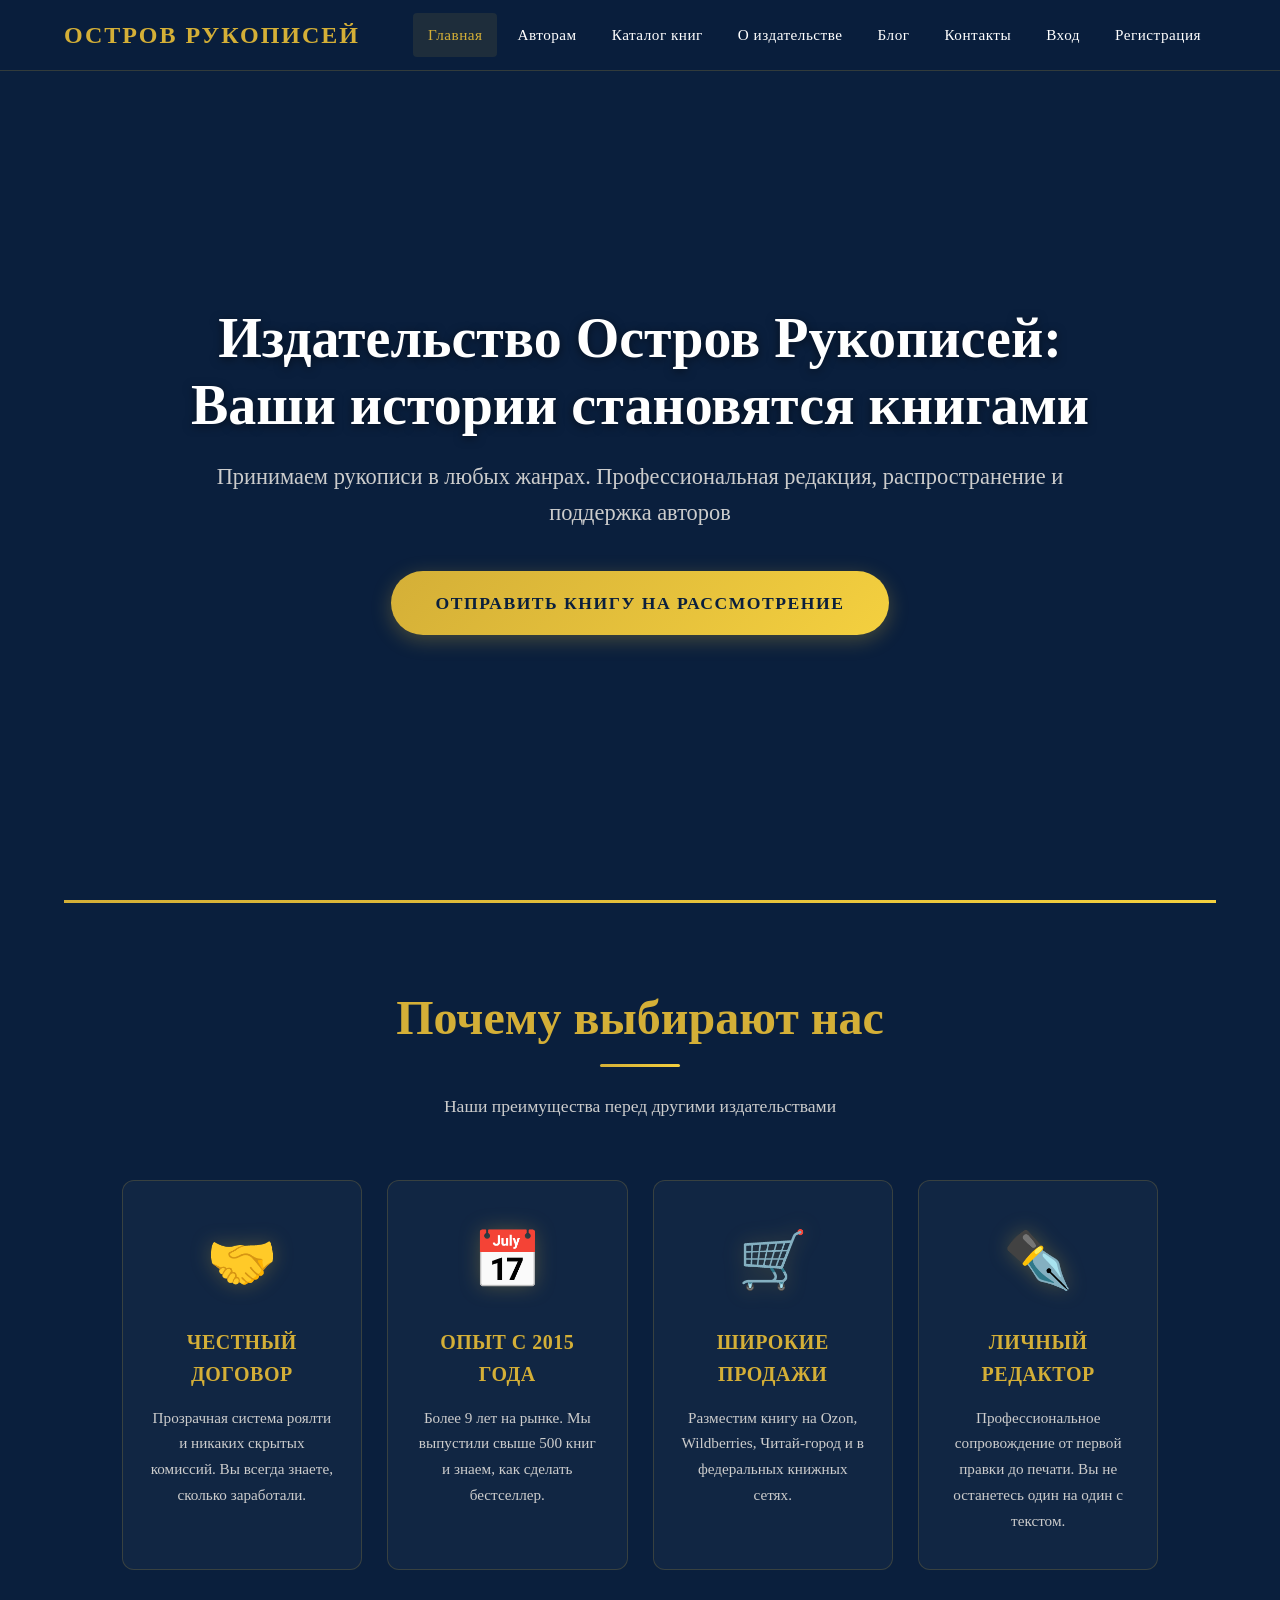
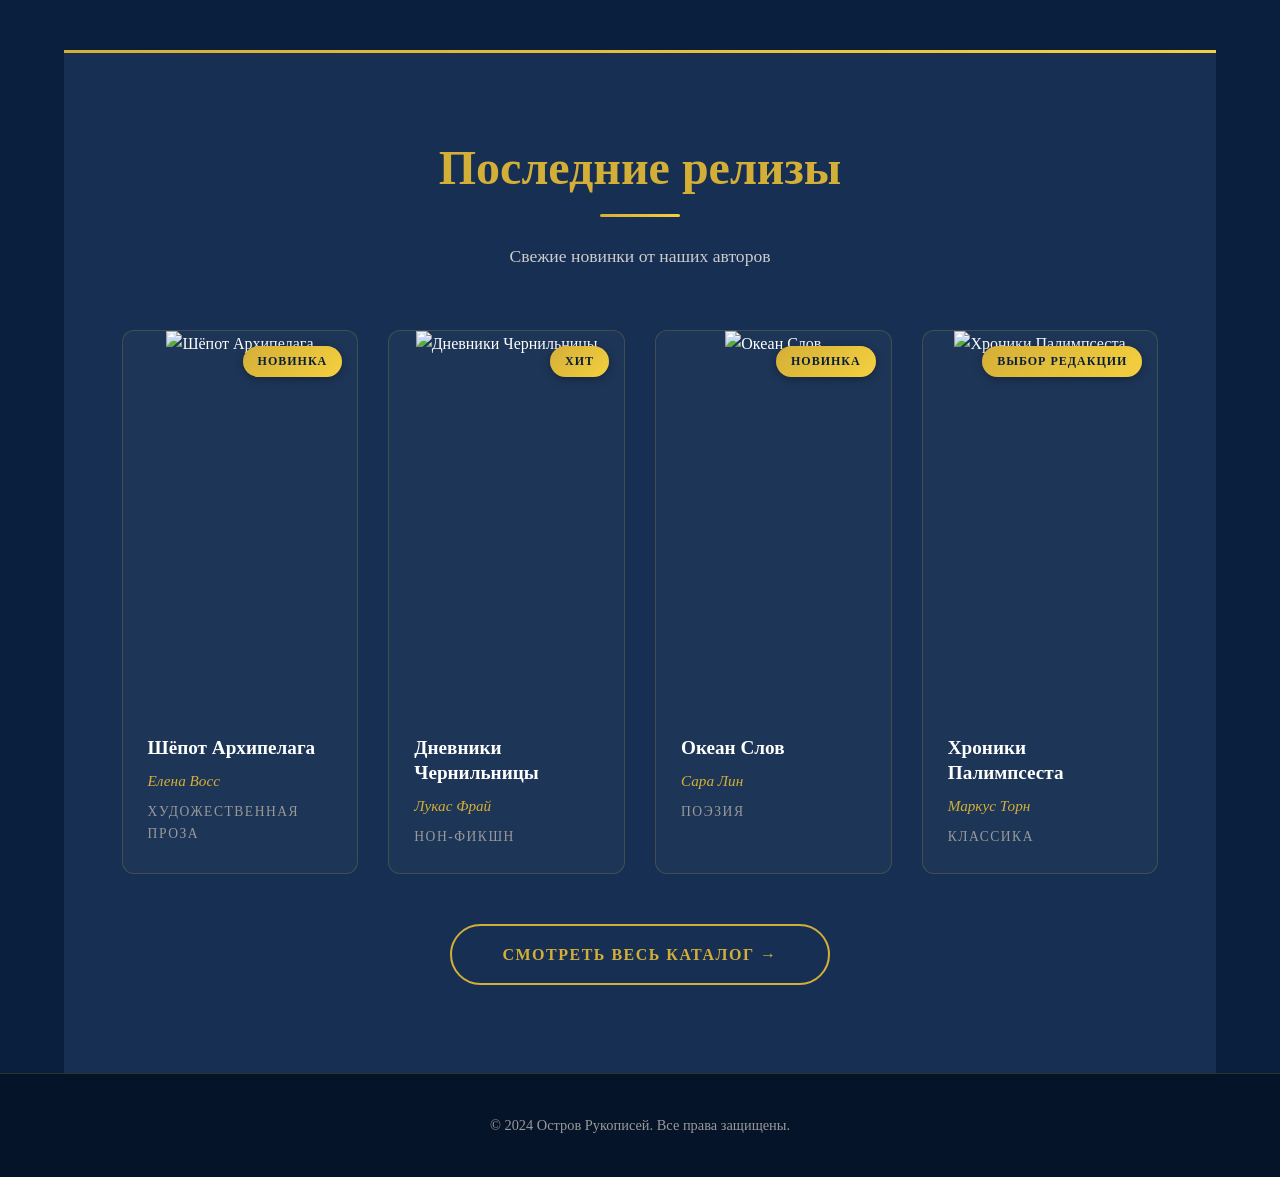
==== frontend/templates/index.html @ b519634c "Initializacion_18_03_2026" ====
<!DOCTYPE html>
<html lang="ru">
<head>
    <meta charset="UTF-8">
    <meta name="viewport" content="width=device-width, initial-scale=1.0">
    <title>Остров Рукописей | Главная</title>
    <link rel="stylesheet" href="/frontend/css/style.css">
</head>
<body>
    <header>
        <nav>
            <a href="/" class="logo">Остров Рукописей</a>
            <ul>
                <li><a href="/" class="active">Главная</a></li>
                <li><a href="/to-authors">Авторам</a></li>
                <li><a href="/catalog">Каталог книг</a></li>
                <li><a href="/about">О издательстве</a></li>
                <li><a href="/blog">Блог</a></li>
                <li><a href="/contacts">Контакты</a></li>
                <li><a href="/login">Вход</a></li>
                <li><a href="/register">Регистрация</a></li>
            </ul>
            <div class="mobile-menu-btn">
                <span></span>
                <span></span>
                <span></span>
            </div>
        </nav>
    </header>

    <main>
        <!-- HERO SECTION -->
        <section class="hero_block">
            <div class="headlines">
                <h1>Издательство Остров Рукописей: Ваши истории становятся книгами</h1>
                <h2>Принимаем рукописи в любых жанрах. Профессиональная редакция, распространение и поддержка авторов</h2>
                <a href="/to-authors">Отправить книгу на рассмотрение</a>
            </div>
        </section>

        <!-- ADVANTAGES SECTION -->
        <section class="textOurAdvantages">
            <div class="section-header">
                <h2>Почему выбирают нас</h2>
                <p class="section-subtitle">Наши преимущества перед другими издательствами</p>
            </div>

            <div class="advantages-grid">
                <div class="advantage-card">
                    <div class="advantage-icon">🤝</div>
                    <h3>Честный договор</h3>
                    <p>Прозрачная система роялти и никаких скрытых комиссий. Вы всегда знаете, сколько заработали.</p>
                </div>

                <div class="advantage-card">
                    <div class="advantage-icon">📅</div>
                    <h3>Опыт с 2015 года</h3>
                    <p>Более 9 лет на рынке. Мы выпустили свыше 500 книг и знаем, как сделать бестселлер.</p>
                </div>

                <div class="advantage-card">
                    <div class="advantage-icon">🛒</div>
                    <h3>Широкие продажи</h3>
                    <p>Разместим книгу на Ozon, Wildberries, Читай-город и в федеральных книжных сетях.</p>
                </div>

                <div class="advantage-card">
                    <div class="advantage-icon">✒️</div>
                    <h3>Личный редактор</h3>
                    <p>Профессиональное сопровождение от первой правки до печати. Вы не останетесь один на один с текстом.</p>
                </div>
            </div>
        </section>

        <!-- NEW RELEASES SECTION -->
        <section class="new-releases">
            <div class="section-header">
                <h2>Последние релизы</h2>
                <p class="section-subtitle">Свежие новинки от наших авторов</p>
            </div>

            <div class="books-showcase">
                <div class="book-card">
                    <div class="book-cover">
                        <img src="https://images.unsplash.com/photo-1544947950-fa07a98d237f?w=400" alt="Шёпот Архипелага">
                        <span class="book-badge">Новинка</span>
                    </div>
                    <div class="book-info">
                        <h3>Шёпот Архипелага</h3>
                        <p class="book-author">Елена Восс</p>
                        <p class="book-genre">Художественная проза</p>
                    </div>
                </div>

                <div class="book-card">
                    <div class="book-cover">
                        <img src="https://images.unsplash.com/photo-1589829085413-56de8ae18c73?w=400" alt="Дневники Чернильницы">
                        <span class="book-badge">Хит</span>
                    </div>
                    <div class="book-info">
                        <h3>Дневники Чернильницы</h3>
                        <p class="book-author">Лукас Фрай</p>
                        <p class="book-genre">Нон-фикшн</p>
                    </div>
                </div>

                <div class="book-card">
                    <div class="book-cover">
                        <img src="https://images.unsplash.com/photo-1512820790803-83ca734da794?w=400" alt="Океан Слов">
                        <span class="book-badge">Новинка</span>
                    </div>
                    <div class="book-info">
                        <h3>Океан Слов</h3>
                        <p class="book-author">Сара Лин</p>
                        <p class="book-genre">Поэзия</p>
                    </div>
                </div>

                <div class="book-card">
                    <div class="book-cover">
                        <img src="https://images.unsplash.com/photo-1543002588-bfa74002ed7e?w=400" alt="Хроники Палимпсеста">
                        <span class="book-badge">Выбор редакции</span>
                    </div>
                    <div class="book-info">
                        <h3>Хроники Палимпсеста</h3>
                        <p class="book-author">Маркус Торн</p>
                        <p class="book-genre">Классика</p>
                    </div>
                </div>
            </div>

            <div class="catalog-button">
                <a href="/catalog">Смотреть весь каталог →</a>
            </div>
        </section>
    </main>

    <footer>
        <p>© 2024 Остров Рукописей. Все права защищены.</p>
    </footer>

    <script src="/frontend/js/main.js"></script>
</body>
</html>
---- frontend/css/style.css ----
/* ========================================
🎨 CSS VARIABLES (Цветовая палитра)
======================================== */
:root {
  --dark-blue: #0a1f3d;
  --dark-blue-light: #162f52;
  --dark-blue-dark: #051428;
  --white: #ffffff;
  --gold: #d4af37;
  --gold-hover: #b8962e;
  --gold-light: #f4d03f;
  --text-primary: #ffffff;
  --text-secondary: #cccccc;
  --text-muted: #999999;
  --success: #4caf50;
  --error: #ef5350;
  --warning: #ff9800;
  --gradient-gold: linear-gradient(135deg, #d4af37 0%, #f4d03f 100%);
  --gradient-blue: linear-gradient(180deg, rgba(10,31,61,0.9) 0%, rgba(10,31,61,0.7) 100%);
  --shadow-sm: 0 2px 10px rgba(0,0,0,0.3);
  --shadow-md: 0 5px 20px rgba(0,0,0,0.4);
  --shadow-lg: 0 10px 40px rgba(0,0,0,0.5);
  --shadow-gold: 0 5px 20px rgba(212,175,55,0.3);
  --transition-fast: 0.2s ease;
  --transition-normal: 0.3s ease;
  --transition-slow: 0.5s ease;
  --container-padding: 5%;
  --section-spacing: 80px;
}

/* ========================================
🔄 RESET & BASE STYLES
======================================== */
*,
*::before,
*::after {
  margin: 0;
  padding: 0;
  box-sizing: border-box;
}

html {
  scroll-behavior: smooth;
  font-size: 16px;
}

body {
  font-family: 'Georgia', 'Times New Roman', serif;
  background-color: var(--dark-blue);
  color: var(--text-primary);
  line-height: 1.6;
  min-height: 100vh;
  display: flex;
  flex-direction: column;
  overflow-x: hidden;
}

/* ========================================
📐 CONTAINER & LAYOUT
======================================== */
main {
  flex: 1;
  width: 100%;
  max-width: 1400px;
  margin: 0 auto;
  padding: 0 var(--container-padding);
}

section {
  padding: var(--section-spacing) 0;
}

/* ========================================
🎭 HEADER & NAVIGATION
======================================== */
header {
  position: fixed;
  top: 0;
  left: 0;
  right: 0;
  z-index: 1000;
  background: rgba(10, 31, 61, 0.95);
  backdrop-filter: blur(10px);
  -webkit-backdrop-filter: blur(10px);
  border-bottom: 1px solid rgba(212, 175, 55, 0.2);
  transition: all var(--transition-normal);
}

header.scrolled {
  background: rgba(10, 31, 61, 0.98);
  box-shadow: var(--shadow-md);
}

nav {
  max-width: 1400px;
  margin: 0 auto;
  padding: 0 var(--container-padding);
  display: flex;
  justify-content: space-between;
  align-items: center;
  height: 70px;
}

.logo {
  font-size: 1.5rem;
  font-weight: bold;
  color: var(--gold);
  text-transform: uppercase;
  letter-spacing: 2px;
  text-decoration: none;
  transition: color var(--transition-fast);
}

.logo:hover {
  color: var(--gold-light);
  text-shadow: 0 0 10px rgba(212,175,55,0.5);
}

nav ul {
  display: flex;
  list-style: none;
  gap: 5px;
}

nav ul li {
  position: relative;
}

nav ul li a {
  color: var(--text-primary);
  text-decoration: none;
  padding: 10px 15px;
  font-size: 0.95rem;
  transition: all var(--transition-fast);
  display: block;
  border-radius: 4px;
  letter-spacing: 0.5px;
}

nav ul li a:hover,
nav ul li a.active {
  color: var(--gold);
  background: rgba(212, 175, 55, 0.1);
}

nav ul li a::after {
  content: '';
  position: absolute;
  bottom: 5px;
  left: 50%;
  width: 0;
  height: 2px;
  background: var(--gold);
  transition: all var(--transition-normal);
  transform: translateX(-50%);
}

nav ul li a:hover::after {
  width: 80%;
}

.mobile-menu-btn {
  display: none;
  flex-direction: column;
  gap: 5px;
  cursor: pointer;
  padding: 10px;
  z-index: 1001;
}

.mobile-menu-btn span {
  width: 25px;
  height: 3px;
  background: var(--gold);
  transition: all var(--transition-normal);
}

/* ========================================
🌊 HERO SECTION
======================================== */
.hero_block {
  min-height: 100vh;
  display: flex;
  flex-direction: column;
  justify-content: center;
  align-items: center;
  text-align: center;
  padding: 120px var(--container-padding) 80px;
  background:
    linear-gradient(180deg, rgba(10,31,61,0.8) 0%, rgba(10,31,61,0.6) 100%),
    url('https://images.unsplash.com/photo-1507525428034-b723cf961d3e?w=1920&q=80') center/cover no-repeat fixed;
  position: relative;
  overflow: hidden;
}

.hero_block::before {
  content: '';
  position: absolute;
  bottom: 0;
  left: 0;
  right: 0;
  height: 200px;
  background: linear-gradient(0deg, var(--dark-blue) 0%, transparent 100%);
  z-index: 1;
}

.headlines {
  max-width: 900px;
  z-index: 2;
  animation: fadeInUp 1s ease-out;
}

.headlines h1 {
  font-size: clamp(2rem, 5vw, 3.5rem);
  font-weight: bold;
  margin-bottom: 20px;
  line-height: 1.2;
  color: var(--white);
  text-shadow: 0 2px 10px rgba(0,0,0,0.5);
  animation: slideInDown 0.8s ease-out;
}

.headlines h2 {
  font-size: clamp(1.1rem, 2.5vw, 1.4rem);
  font-weight: normal;
  color: var(--text-secondary);
  margin-bottom: 40px;
  line-height: 1.6;
  animation: fadeIn 1.2s ease-out;
}

.headlines a {
  display: inline-block;
  padding: 18px 45px;
  background: var(--gradient-gold);
  color: var(--dark-blue);
  text-decoration: none;
  font-weight: bold;
  font-size: 1.1rem;
  border-radius: 50px;
  text-transform: uppercase;
  letter-spacing: 1.5px;
  transition: all var(--transition-normal);
  box-shadow: var(--shadow-gold);
  animation: pulse 2s infinite;
}

.headlines a:hover {
  transform: translateY(-3px) scale(1.05);
  box-shadow: 0 10px 30px rgba(212,175,55,0.5);
  animation: none;
}

/* ========================================
💎 ADVANTAGES SECTION
======================================== */
.textOurAdvantages {
  padding: var(--section-spacing) var(--container-padding);
  background: var(--dark-blue);
  position: relative;
  overflow: hidden;
}

.textOurAdvantages::before {
  content: '';
  position: absolute;
  top: 0;
  left: 0;
  right: 0;
  height: 3px;
  background: var(--gradient-gold);
}

.section-header {
  text-align: center;
  margin-bottom: 60px;
}

.section-header h2 {
  font-size: clamp(2rem, 4vw, 3rem);
  color: var(--gold);
  margin-bottom: 15px;
  position: relative;
  display: inline-block;
}

.section-header h2::after {
  content: '';
  position: absolute;
  bottom: -10px;
  left: 50%;
  transform: translateX(-50%);
  width: 80px;
  height: 3px;
  background: var(--gradient-gold);
  border-radius: 2px;
}

.section-subtitle {
  color: var(--text-secondary);
  font-size: 1.1rem;
  max-width: 600px;
  margin: 20px auto 0;
}

.advantages-grid {
  display: grid;
  grid-template-columns: repeat(4, 1fr);
  gap: 25px;
  max-width: 1200px;
  margin: 0 auto;
}

.advantage-card {
  background: rgba(255, 255, 255, 0.03);
  border: 1px solid rgba(212, 175, 55, 0.2);
  padding: 35px 25px;
  border-radius: 12px;
  text-align: center;
  transition: all var(--transition-normal);
  position: relative;
  overflow: hidden;
  display: flex;
  flex-direction: column;
  align-items: center;
  animation: fadeInLeft 0.6s ease-out backwards;
}

.advantage-card:nth-child(1) { animation-delay: 0.1s; }
.advantage-card:nth-child(2) { animation-delay: 0.2s; }
.advantage-card:nth-child(3) { animation-delay: 0.3s; }
.advantage-card:nth-child(4) { animation-delay: 0.4s; }

.advantage-card::before {
  content: '';
  position: absolute;
  top: 0;
  left: 0;
  right: 0;
  height: 3px;
  background: var(--gradient-gold);
  transform: scaleX(0);
  transition: transform var(--transition-normal);
}

.advantage-card:hover {
  transform: translateY(-10px);
  border-color: var(--gold);
  box-shadow: var(--shadow-gold);
  background: rgba(255, 255, 255, 0.05);
}

.advantage-card:hover::before {
  transform: scaleX(1);
}

.advantage-icon {
  font-size: 3.5rem;
  margin-bottom: 20px;
  display: block;
  animation: float 3s ease-in-out infinite;
  filter: drop-shadow(0 0 10px rgba(212,175,55,0.3));
}

.advantage-card h3 {
  color: var(--gold);
  font-size: 1.25rem;
  margin-bottom: 15px;
  font-weight: bold;
  letter-spacing: 0.5px;
  text-transform: uppercase;
}

.advantage-card p {
  color: var(--text-secondary);
  font-size: 0.95rem;
  line-height: 1.7;
  flex-grow: 1;
}

/* ========================================
📚 BOOK SHOWCASE
======================================== */
.new-releases {
  padding: var(--section-spacing) var(--container-padding);
  background: var(--dark-blue-light);
  text-align: center;
  position: relative;
  overflow: hidden;
}

.new-releases::before {
  content: '';
  position: absolute;
  top: 0;
  left: 0;
  right: 0;
  height: 3px;
  background: var(--gradient-gold);
}

.books-showcase {
  display: grid;
  grid-template-columns: repeat(4, 1fr);
  gap: 30px;
  max-width: 1200px;
  margin: 0 auto 50px;
}

.book-card {
  background: rgba(255, 255, 255, 0.03);
  border: 1px solid rgba(212, 175, 55, 0.2);
  border-radius: 12px;
  overflow: hidden;
  transition: all var(--transition-normal);
  position: relative;
  animation: fadeInLeft 0.6s ease-out backwards;
}

.book-card:nth-child(1) { animation-delay: 0.1s; }
.book-card:nth-child(2) { animation-delay: 0.2s; }
.book-card:nth-child(3) { animation-delay: 0.3s; }
.book-card:nth-child(4) { animation-delay: 0.4s; }

.book-card:hover {
  transform: translateY(-15px) scale(1.02);
  border-color: var(--gold);
  box-shadow: var(--shadow-lg), var(--shadow-gold);
}

.book-cover {
  position: relative;
  height: 380px;
  overflow: hidden;
}

.book-cover img {
  width: 100%;
  height: 100%;
  object-fit: cover;
  transition: transform var(--transition-slow);
}

.book-card:hover .book-cover img {
  transform: scale(1.1);
}

.book-badge {
  position: absolute;
  top: 15px;
  right: 15px;
  background: var(--gradient-gold);
  color: var(--dark-blue);
  padding: 6px 15px;
  border-radius: 20px;
  font-size: 0.75rem;
  font-weight: bold;
  text-transform: uppercase;
  letter-spacing: 1px;
  box-shadow: var(--shadow-sm);
  animation: pulse 2s infinite;
}

.book-info {
  padding: 25px;
  text-align: left;
}

.book-info h3 {
  color: var(--white);
  font-size: 1.2rem;
  margin-bottom: 8px;
  font-weight: bold;
  line-height: 1.3;
}

.book-author {
  color: var(--gold);
  font-size: 0.95rem;
  margin-bottom: 8px;
  font-style: italic;
}

.book-genre {
  color: var(--text-muted);
  font-size: 0.85rem;
  text-transform: uppercase;
  letter-spacing: 1.5px;
}

.catalog-button {
  margin-top: 20px;
}

.catalog-button a {
  display: inline-block;
  padding: 16px 50px;
  background: transparent;
  border: 2px solid var(--gold);
  color: var(--gold);
  text-decoration: none;
  font-size: 1rem;
  font-weight: bold;
  border-radius: 50px;
  transition: all var(--transition-normal);
  text-transform: uppercase;
  letter-spacing: 1.5px;
  position: relative;
  overflow: hidden;
}

.catalog-button a::before {
  content: '';
  position: absolute;
  top: 0;
  left: -100%;
  width: 100%;
  height: 100%;
  background: var(--gradient-gold);
  transition: left var(--transition-normal);
  z-index: -1;
}

.catalog-button a:hover {
  color: var(--dark-blue);
  border-color: var(--gold);
  box-shadow: var(--shadow-gold);
}

.catalog-button a:hover::before {
  left: 0;
}

/* ========================================
📄 FOOTER
======================================== */
footer {
  background: var(--dark-blue-dark);
  padding: 40px var(--container-padding);
  text-align: center;
  border-top: 1px solid rgba(212, 175, 55, 0.2);
  margin-top: auto;
}

footer p {
  color: var(--text-muted);
  font-size: 0.9rem;
}

/* ========================================
🔐 AUTH PAGES (LOGIN & REGISTER) - НОВЫЕ СТИЛИ
======================================== */
.auth-container {
  min-height: 100vh;
  display: flex;
  flex-direction: column;
  padding: 120px var(--container-padding) 60px;
  background: var(--dark-blue);
}

.auth-wrapper {
  max-width: 450px;
  width: 100%;
  margin: 0 auto;
  background: rgba(255, 255, 255, 0.03);
  border: 1px solid rgba(212, 175, 55, 0.2);
  border-radius: 16px;
  padding: 40px;
  backdrop-filter: blur(10px);
  box-shadow: var(--shadow-lg);
}

.auth-title {
  text-align: center;
  margin-bottom: 30px;
}

.auth-title h1 {
  color: var(--gold);
  font-size: 2rem;
  margin-bottom: 10px;
  text-transform: uppercase;
  letter-spacing: 2px;
}

.auth-title p {
  color: var(--text-secondary);
  font-size: 0.95rem;
}

.auth-form {
  display: flex;
  flex-direction: column;
  gap: 20px;
}

.auth-form .form-group {
  margin-bottom: 0;
}

.auth-form label {
  display: block;
  color: var(--gold);
  margin-bottom: 8px;
  font-weight: 600;
  font-size: 0.9rem;
  letter-spacing: 0.5px;
}

.auth-form input[type="email"],
.auth-form input[type="text"],
.auth-form input[type="password"] {
  width: 100%;
  padding: 14px 16px;
  background: rgba(0, 0, 0, 0.3);
  border: 1px solid rgba(212, 175, 55, 0.3);
  border-radius: 8px;
  color: var(--white);
  font-size: 1rem;
  font-family: inherit;
  transition: all 0.3s ease;
}

.auth-form input:focus {
  outline: none;
  border-color: var(--gold);
  background: rgba(0, 0, 0, 0.5);
  box-shadow: 0 0 0 3px rgba(212, 175, 55, 0.15);
}

.auth-form input::placeholder {
  color: rgba(255, 255, 255, 0.4);
}

.auth-submit {
  width: 100%;
  padding: 16px;
  background: var(--gradient-gold);
  color: var(--dark-blue);
  border: none;
  border-radius: 8px;
  font-size: 1rem;
  font-weight: 800;
  text-transform: uppercase;
  letter-spacing: 1.5px;
  cursor: pointer;
  transition: all 0.3s ease;
  box-shadow: var(--shadow-gold);
  margin-top: 10px;
}

.auth-submit:hover:not(:disabled) {
  transform: translateY(-3px);
  box-shadow: 0 8px 25px rgba(212, 175, 55, 0.5);
  filter: brightness(1.1);
}

.auth-submit:disabled {
  opacity: 0.6;
  cursor: not-allowed;
  transform: none;
}

.auth-switch {
  text-align: center;
  margin-top: 25px;
  padding-top: 25px;
  border-top: 1px solid rgba(212, 175, 55, 0.2);
}

.auth-switch p {
  color: var(--text-secondary);
  font-size: 0.9rem;
  margin-bottom: 10px;
}

.auth-switch a {
  color: var(--gold);
  text-decoration: none;
  font-weight: 600;
  transition: color 0.3s;
}

.auth-switch a:hover {
  color: var(--gold-light);
  text-decoration: underline;
}

/* ========================================
📝 AUTHORS PAGE STYLES
======================================== */
.authors-page {
  padding: 120px var(--container-padding, 20px) 80px;
  max-width: 1200px;
  margin: 0 auto;
}

.page-title {
  text-align: center;
  margin-bottom: 40px;
}

.page-title h1 {
  font-size: clamp(2rem, 4vw, 3rem);
  color: var(--gold);
  margin-bottom: 15px;
  text-shadow: 0 2px 4px rgba(0,0,0,0.3);
}

.page-title p {
  font-size: 1.2rem;
  color: var(--text-secondary);
  max-width: 700px;
  margin: 0 auto;
  line-height: 1.6;
}

.content-section {
  background: rgba(255, 255, 255, 0.03);
  border: 1px solid rgba(212, 175, 55, 0.2);
  border-radius: 12px;
  padding: 40px;
  margin-bottom: 40px;
  backdrop-filter: blur(5px);
}

.content-section h2 {
  color: var(--gold);
  font-size: 1.8rem;
  margin-top: 0;
  margin-bottom: 25px;
  padding-bottom: 15px;
  border-bottom: 2px solid rgba(212, 175, 55, 0.3);
}

.requirements-grid {
  display: grid;
  grid-template-columns: repeat(auto-fit, minmax(220px, 1fr));
  gap: 25px;
  margin-top: 30px;
}

.requirement-card {
  background: rgba(255, 255, 255, 0.05);
  padding: 25px;
  border-radius: 8px;
  border-left: 4px solid var(--gold);
  transition: transform 0.3s ease;
}

.requirement-card:hover {
  transform: translateY(-5px);
  background: rgba(255, 255, 255, 0.08);
}

.requirement-card h3 {
  color: var(--gold);
  font-size: 1.2rem;
  margin-top: 0;
  margin-bottom: 15px;
  display: flex;
  align-items: center;
  gap: 10px;
}

.requirement-card ul {
  list-style: none;
  padding: 0;
  margin: 0;
  color: var(--text-secondary);
}

.requirement-card li {
  padding: 8px 0 8px 25px;
  position: relative;
  line-height: 1.5;
}

.requirement-card li::before {
  content: '✓';
  position: absolute;
  left: 0;
  top: 8px;
  color: var(--gold);
  font-weight: bold;
}

.requirement-card li.reject {
  color: var(--error);
}

.requirement-card li.reject::before {
  content: '✗';
  color: var(--error);
}

.prepare-list {
  display: grid;
  grid-template-columns: repeat(auto-fit, minmax(280px, 1fr));
  gap: 20px;
}

.prepare-item {
  display: flex;
  align-items: flex-start;
  gap: 20px;
  padding: 25px;
  background: rgba(255, 255, 255, 0.05);
  border-radius: 10px;
  border: 1px solid rgba(255,255,255,0.05);
}

.prepare-icon {
  font-size: 2.5rem;
  flex-shrink: 0;
  line-height: 1;
}

.prepare-text h3 {
  color: var(--white);
  font-size: 1.2rem;
  margin-top: 0;
  margin-bottom: 10px;
}

.prepare-text p {
  color: var(--text-secondary);
  font-size: 0.95rem;
  line-height: 1.6;
  margin: 0;
}

.submission-form {
  max-width: 700px;
  margin: 0 auto;
}

.form-group {
  margin-bottom: 25px;
  position: relative;
}

.form-group label {
  display: block;
  color: var(--gold);
  margin-bottom: 8px;
  font-weight: 600;
  font-size: 0.95rem;
}

.form-group label .required {
  color: var(--error);
  margin-left: 4px;
}

.form-group input[type="text"],
.form-group input[type="email"],
.form-group input[type="tel"],
.form-group input[type="number"],
.form-group input[type="url"],
.form-group select,
.form-group textarea {
  width: 100%;
  padding: 14px 16px;
  background: rgba(0, 0, 0, 0.2);
  border: 1px solid rgba(212, 175, 55, 0.3);
  border-radius: 8px;
  color: var(--white);
  font-size: 1rem;
  font-family: inherit;
  transition: all 0.3s ease;
  box-sizing: border-box;
}

.form-group input:focus,
.form-group select:focus,
.form-group textarea:focus {
  outline: none;
  border-color: var(--gold);
  background: rgba(0, 0, 0, 0.4);
  box-shadow: 0 0 0 3px rgba(212, 175, 55, 0.15);
}

.form-group textarea {
  min-height: 120px;
  resize: vertical;
  line-height: 1.5;
}

.form-group select {
  appearance: none;
  -webkit-appearance: none;
  background-image: url("data:image/svg+xml;charset=UTF-8,%3csvg xmlns='http://www.w3.org/2000/svg' viewBox='0 0 24 24' fill='none' stroke='%23d4af37' stroke-width='2' stroke-linecap='round' stroke-linejoin='round'%3e%3cpolyline points='6 9 12 15 18 9'%3e%3c/polyline%3e%3c/svg%3e");
  background-repeat: no-repeat;
  background-position: right 1rem center;
  background-size: 1em;
  cursor: pointer;
}

.form-group input[type="file"] {
  padding: 10px;
  background: rgba(255, 255, 255, 0.05);
  border: 1px dashed rgba(212, 175, 55, 0.5);
  cursor: pointer;
}

.form-group input[type="file"]::file-selector-button {
  background: var(--gold);
  color: var(--dark-blue);
  border: none;
  padding: 8px 16px;
  border-radius: 4px;
  font-weight: bold;
  cursor: pointer;
  margin-right: 15px;
  transition: background 0.3s;
}

.form-group input[type="file"]::file-selector-button:hover {
  background: #b5952f;
}

.form-row {
  display: grid;
  grid-template-columns: repeat(auto-fit, minmax(250px, 1fr));
  gap: 20px;
}

.checkbox-group {
  display: flex;
  align-items: flex-start;
  gap: 12px;
  margin: 30px 0;
  padding: 15px;
  background: rgba(255,255,255,0.02);
  border-radius: 8px;
}

.checkbox-group input[type="checkbox"] {
  width: 20px;
  height: 20px;
  margin-top: 2px;
  accent-color: var(--gold);
  cursor: pointer;
  flex-shrink: 0;
}

.checkbox-group label {
  color: var(--text-secondary);
  font-size: 0.9rem;
  line-height: 1.5;
  margin: 0;
  cursor: pointer;
  font-weight: normal;
}

.checkbox-group a {
  color: var(--gold);
  text-decoration: underline;
  transition: color 0.3s;
}

.checkbox-group a:hover {
  color: #fff;
}

.submit-btn {
  width: 100%;
  padding: 18px;
  background: linear-gradient(135deg, var(--gold), #b5952f);
  color: var(--dark-blue);
  border: none;
  border-radius: 8px;
  font-size: 1.1rem;
  font-weight: 800;
  text-transform: uppercase;
  letter-spacing: 1.2px;
  cursor: pointer;
  transition: all 0.3s ease;
  box-shadow: 0 4px 15px rgba(212, 175, 55, 0.3);
}

.submit-btn:hover:not(:disabled) {
  transform: translateY(-3px);
  box-shadow: 0 8px 25px rgba(212, 175, 55, 0.5);
  filter: brightness(1.1);
}

.submit-btn:active:not(:disabled) {
  transform: translateY(1px);
}

.submit-btn:disabled {
  opacity: 0.6;
  cursor: not-allowed;
  transform: none;
  filter: grayscale(0.5);
}

.form-message {
  padding: 20px;
  border-radius: 8px;
  margin-top: 25px;
  text-align: center;
  display: none;
  animation: fadeIn 0.5s ease;
  font-weight: 500;
}

.form-message.success {
  background: rgba(76, 175, 80, 0.15);
  border: 1px solid var(--success);
  color: var(--success);
  display: block;
}

.form-message.error {
  background: rgba(239, 83, 80, 0.15);
  border: 1px solid var(--error);
  color: var(--error);
  display: block;
}

/* ========================================
❓ FAQ ACCORDION
======================================== */
.faq-section {
  margin-top: 60px;
}

.faq-item {
  margin-bottom: 15px;
  border: 1px solid rgba(212, 175, 55, 0.2);
  border-radius: 8px;
  overflow: hidden;
  background: rgba(255, 255, 255, 0.02);
  transition: border-color 0.3s;
}

.faq-item.active {
  border-color: var(--gold);
  background: rgba(212, 175, 55, 0.05);
}

.faq-question {
  padding: 20px 25px;
  cursor: pointer;
  display: flex;
  justify-content: space-between;
  align-items: center;
  transition: background 0.3s;
  user-select: none;
}

.faq-question:hover {
  background: rgba(255, 255, 255, 0.05);
}

.faq-question h3 {
  color: var(--white);
  font-size: 1.1rem;
  margin: 0;
  font-weight: 600;
}

.faq-icon {
  font-size: 1.5rem;
  color: var(--gold);
  transition: transform 0.4s cubic-bezier(0.68, -0.55, 0.27, 1.55);
  line-height: 1;
}

.faq-item.active .faq-icon {
  transform: rotate(135deg);
  color: var(--white);
}

.faq-answer {
  max-height: 0;
  overflow: hidden;
  transition: max-height 0.4s ease-out, padding 0.4s ease;
  background: rgba(0, 0, 0, 0.2);
}

.faq-item.active .faq-answer {
  max-height: 500px;
  padding: 0 25px 25px 25px;
}

.faq-answer p {
  color: var(--text-secondary);
  line-height: 1.7;
  margin: 20px 0 0 0;
  font-size: 0.95rem;
}

/* ========================================
🎬 ANIMATIONS
======================================== */
@keyframes fadeIn {
  from { opacity: 0; }
  to { opacity: 1; }
}

@keyframes fadeInUp {
  from {
    opacity: 0;
    transform: translateY(30px);
  }
  to {
    opacity: 1;
    transform: translateY(0);
  }
}

@keyframes slideInDown {
  from {
    opacity: 0;
    transform: translateY(-30px);
  }
  to {
    opacity: 1;
    transform: translateY(0);
  }
}

@keyframes pulse {
  0%, 100% {
    box-shadow: 0 0 0 0 rgba(212,175,55,0.4);
  }
  50% {
    box-shadow: 0 0 0 15px rgba(212,175,55,0);
  }
}

@keyframes float {
  0%, 100% {
    transform: translateY(0);
  }
  50% {
    transform: translateY(-8px);
  }
}

@keyframes fadeInLeft {
  from {
    opacity: 0;
    transform: translateX(-30px);
  }
  to {
    opacity: 1;
    transform: translateX(0);
  }
}

@keyframes spin {
  to { transform: rotate(360deg); }
}

/* ========================================
📱 RESPONSIVE DESIGN
======================================== */
@media (max-width: 1024px) {
  :root {
    --section-spacing: 60px;
  }
  
  .books-showcase {
    grid-template-columns: repeat(2, 1fr);
    gap: 25px;
  }
  
  .book-cover {
    height: 320px;
  }
  
  .advantages-grid {
    grid-template-columns: repeat(2, 1fr);
    gap: 30px;
  }
}

@media (max-width: 768px) {
  :root {
    --container-padding: 20px;
    --section-spacing: 50px;
  }
  
  .mobile-menu-btn {
    display: flex;
  }
  
  nav ul {
    position: fixed;
    top: 70px;
    left: 0;
    right: 0;
    background: rgba(10, 31, 61, 0.98);
    flex-direction: column;
    padding: 20px;
    gap: 10px;
    transform: translateY(-150%);
    transition: transform var(--transition-normal);
    border-bottom: 1px solid rgba(212, 175, 55, 0.2);
  }
  
  nav ul.active {
    transform: translateY(0);
  }
  
  nav ul li a {
    padding: 15px;
    text-align: center;
  }
  
  .mobile-menu-btn.active span:nth-child(1) {
    transform: rotate(45deg) translate(5px, 5px);
  }
  
  .mobile-menu-btn.active span:nth-child(2) {
    opacity: 0;
  }
  
  .mobile-menu-btn.active span:nth-child(3) {
    transform: rotate(-45deg) translate(7px, -6px);
  }
  
  .hero_block {
    min-height: 80vh;
    padding: 100px 20px 60px;
  }
  
  .headlines h1 {
    font-size: 2rem;
  }
  
  .headlines h2 {
    font-size: 1rem;
  }
  
  .headlines a {
    padding: 15px 35px;
    font-size: 1rem;
  }
  
  .advantages-grid {
    grid-template-columns: 1fr;
    gap: 20px;
    max-width: 500px;
  }
  
  .advantage-card {
    padding: 30px 20px;
  }
  
  .books-showcase {
    grid-template-columns: repeat(2, 1fr);
    gap: 20px;
  }
  
  .book-cover {
    height: 250px;
  }
  
  .book-info h3 {
    font-size: 1rem;
  }
  
  .section-header h2 {
    font-size: 2rem;
  }
  
  .auth-wrapper {
    padding: 30px 20px;
  }
  
  .authors-page {
    padding: 100px 20px 60px;
  }
  
  .content-section {
    padding: 25px 20px;
  }
  
  .requirements-grid,
  .prepare-list {
    grid-template-columns: 1fr;
  }
  
  .form-row {
    grid-template-columns: 1fr;
  }
  
  .checkbox-group {
    flex-direction: row;
    align-items: flex-start;
    gap: 12px;
  }
  
  .checkbox-group label {
    font-size: 0.85rem;
  }
  
  .page-title h1 {
    font-size: 2rem;
  }
}

@media (max-width: 480px) {
  .books-showcase {
    grid-template-columns: 1fr;
  }
  
  .book-cover {
    height: 300px;
  }
  
  .logo {
    font-size: 1.2rem;
  }
  
  nav ul li a {
    font-size: 0.9rem;
    padding: 12px;
  }
  
  .advantage-card {
    flex-direction: column;
    text-align: center;
  }
  
  .advantage-icon {
    margin-bottom: 15px;
  }
  
  .auth-title h1 {
    font-size: 1.5rem;
  }
}

/* ========================================
♿ ACCESSIBILITY
======================================== */
@media (prefers-reduced-motion: reduce) {
  *,
  *::before,
  *::after {
    animation-duration: 0.01ms !important;
    animation-iteration-count: 1 !important;
    transition-duration: 0.01ms !important;
  }
}

a:focus,
button:focus,
input:focus,
select:focus {
  outline: 2px solid var(--gold);
  outline-offset: 2px;
}

/* ========================================
🛠 UTILITY CLASSES
======================================== */
.text-gold { color: var(--gold); }
.text-center { text-align: center; }
.mt-20 { margin-top: 20px; }
.mb-20 { margin-bottom: 20px; }
.hidden { display: none; }

.spinner {
  width: 40px;
  height: 40px;
  border: 4px solid rgba(212,175,55,0.2);
  border-top-color: var(--gold);
  border-radius: 50%;
  animation: spin 1s linear infinite;
  margin: 20px auto;
}
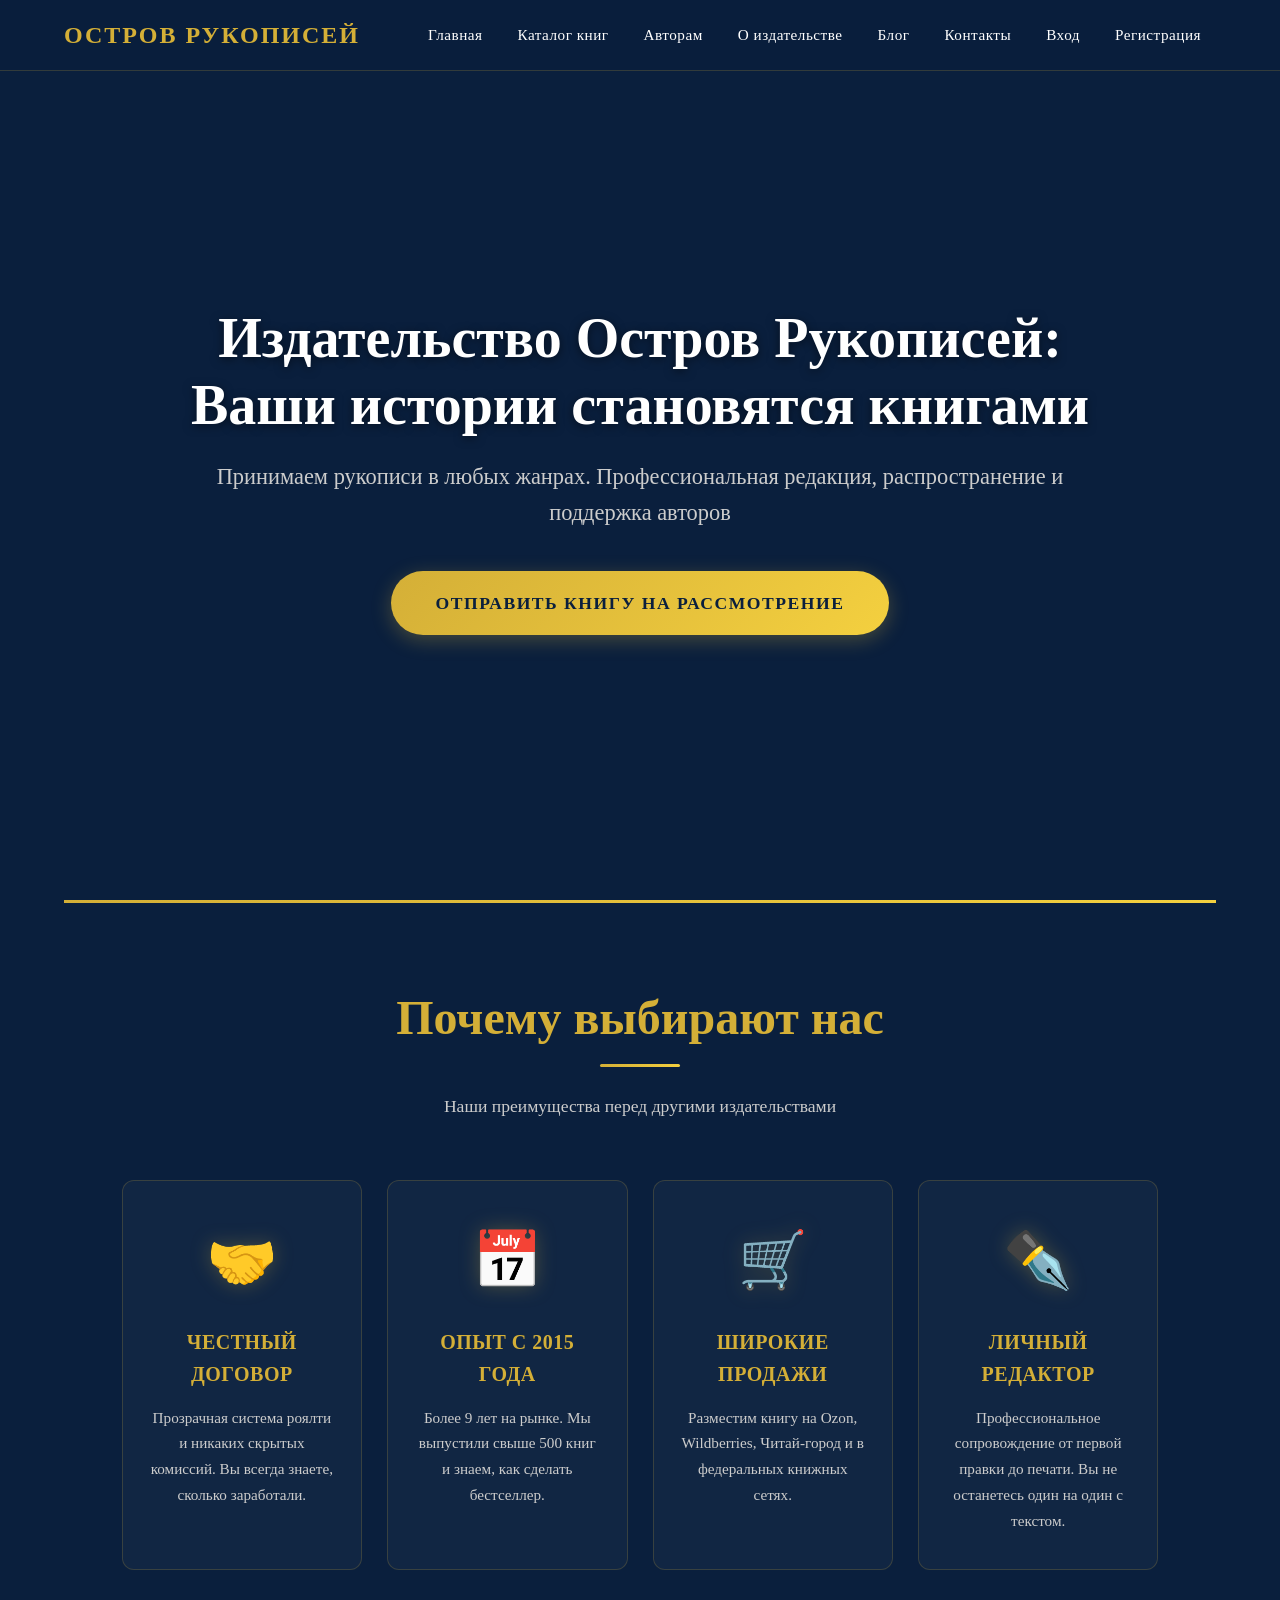
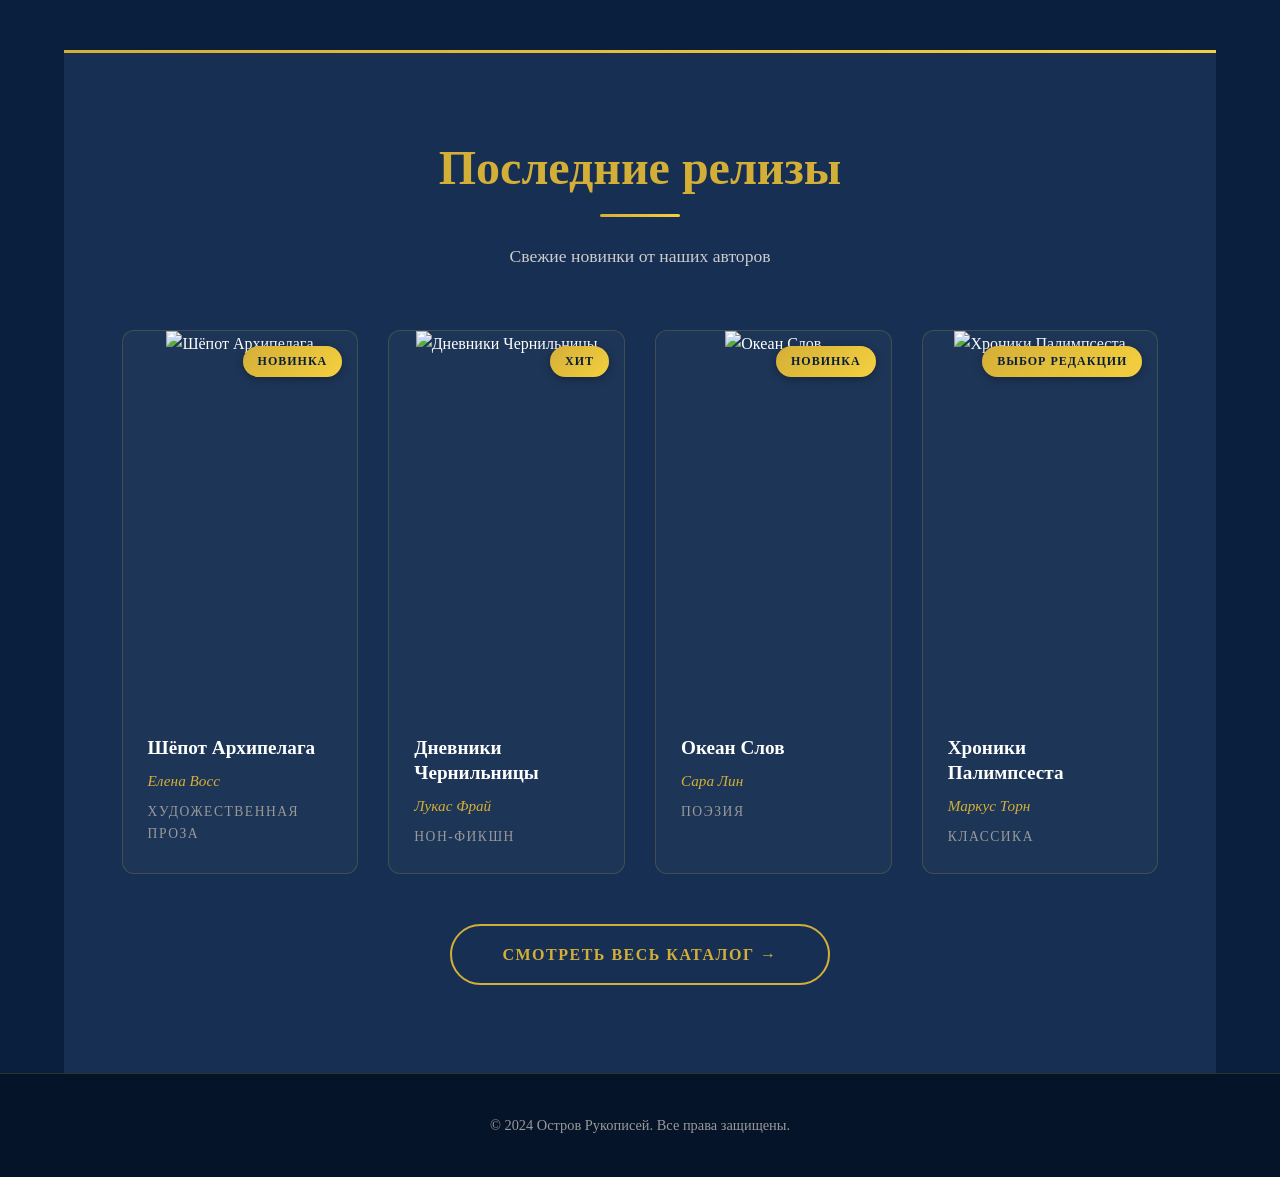
==== commit 15c1a0be: "18032026-1343-Добавил функционала" ====
--- a/frontend/templates/index.html
+++ b/frontend/templates/index.html
@@ -1,24 +1,27 @@
 <!DOCTYPE html>
 <html lang="ru">
+
 <head>
     <meta charset="UTF-8">
     <meta name="viewport" content="width=device-width, initial-scale=1.0">
     <title>Остров Рукописей | Главная</title>
     <link rel="stylesheet" href="/frontend/css/style.css">
 </head>
+
 <body>
     <header>
         <nav>
             <a href="/" class="logo">Остров Рукописей</a>
             <ul>
-                <li><a href="/" class="active">Главная</a></li>
+                <li><a href="/">Главная</a></li>
+                <li><a href="/catalog">Каталог книг</a></li>
                 <li><a href="/to-authors">Авторам</a></li>
-                <li><a href="/catalog">Каталог книг</a></li>
                 <li><a href="/about">О издательстве</a></li>
                 <li><a href="/blog">Блог</a></li>
                 <li><a href="/contacts">Контакты</a></li>
-                <li><a href="/login">Вход</a></li>
-                <li><a href="/register">Регистрация</a></li>
+                <!-- Важно: добавьте класс auth-link сюда -->
+                <li><a href="/login" class="auth-link">Вход</a></li>
+                <li><a href="/register" class="auth-link">Регистрация</a></li>
             </ul>
             <div class="mobile-menu-btn">
                 <span></span>
@@ -33,7 +36,8 @@
         <section class="hero_block">
             <div class="headlines">
                 <h1>Издательство Остров Рукописей: Ваши истории становятся книгами</h1>
-                <h2>Принимаем рукописи в любых жанрах. Профессиональная редакция, распространение и поддержка авторов</h2>
+                <h2>Принимаем рукописи в любых жанрах. Профессиональная редакция, распространение и поддержка авторов
+                </h2>
                 <a href="/to-authors">Отправить книгу на рассмотрение</a>
             </div>
         </section>
@@ -67,7 +71,8 @@
                 <div class="advantage-card">
                     <div class="advantage-icon">✒️</div>
                     <h3>Личный редактор</h3>
-                    <p>Профессиональное сопровождение от первой правки до печати. Вы не останетесь один на один с текстом.</p>
+                    <p>Профессиональное сопровождение от первой правки до печати. Вы не останетесь один на один с
+                        текстом.</p>
                 </div>
             </div>
         </section>
@@ -82,7 +87,8 @@
             <div class="books-showcase">
                 <div class="book-card">
                     <div class="book-cover">
-                        <img src="https://images.unsplash.com/photo-1544947950-fa07a98d237f?w=400" alt="Шёпот Архипелага">
+                        <img src="https://images.unsplash.com/photo-1544947950-fa07a98d237f?w=400"
+                            alt="Шёпот Архипелага">
                         <span class="book-badge">Новинка</span>
                     </div>
                     <div class="book-info">
@@ -94,7 +100,8 @@
 
                 <div class="book-card">
                     <div class="book-cover">
-                        <img src="https://images.unsplash.com/photo-1589829085413-56de8ae18c73?w=400" alt="Дневники Чернильницы">
+                        <img src="https://images.unsplash.com/photo-1589829085413-56de8ae18c73?w=400"
+                            alt="Дневники Чернильницы">
                         <span class="book-badge">Хит</span>
                     </div>
                     <div class="book-info">
@@ -118,7 +125,8 @@
 
                 <div class="book-card">
                     <div class="book-cover">
-                        <img src="https://images.unsplash.com/photo-1543002588-bfa74002ed7e?w=400" alt="Хроники Палимпсеста">
+                        <img src="https://images.unsplash.com/photo-1543002588-bfa74002ed7e?w=400"
+                            alt="Хроники Палимпсеста">
                         <span class="book-badge">Выбор редакции</span>
                     </div>
                     <div class="book-info">
@@ -141,4 +149,5 @@
 
     <script src="/frontend/js/main.js"></script>
 </body>
+
 </html>
--- a/frontend/css/style.css
+++ b/frontend/css/style.css
@@ -1376,4 +1376,1175 @@
   border-radius: 50%;
   animation: spin 1s linear infinite;
   margin: 20px auto;
+}
+
+/* ========================================
+👑 ADMIN PANEL STYLES
+======================================== */
+
+/* Фон страницы админки */
+.admin-body {
+    background-color: var(--dark-blue);
+    color: var(--text-primary);
+    min-height: 100vh;
+    display: flex;
+    flex-direction: column;
+}
+
+/* Хедер админки */
+.admin-header {
+    background: rgba(10, 31, 61, 0.95);
+    border-bottom: 1px solid rgba(212, 175, 55, 0.3);
+    padding: 20px 0;
+    backdrop-filter: blur(10px);
+    position: sticky;
+    top: 0;
+    z-index: 100;
+}
+
+.admin-nav {
+    max-width: 1400px;
+    margin: 0 auto;
+    padding: 0 var(--container-padding);
+    display: flex;
+    justify-content: space-between;
+    align-items: center;
+}
+
+.admin-title {
+    font-size: 1.8rem;
+    color: var(--gold);
+    margin: 0;
+    text-transform: uppercase;
+    letter-spacing: 1px;
+    text-shadow: 0 2px 4px rgba(0,0,0,0.5);
+}
+
+.admin-links {
+    display: flex;
+    gap: 20px;
+}
+
+.btn-link {
+    color: var(--text-primary);
+    text-decoration: none;
+    font-weight: 600;
+    padding: 8px 16px;
+    border-radius: 6px;
+    transition: all var(--transition-fast);
+    border: 1px solid transparent;
+}
+
+.btn-link:hover {
+    color: var(--gold);
+    background: rgba(212, 175, 55, 0.1);
+}
+
+.btn-logout:hover {
+    color: var(--error);
+    border-color: rgba(239, 83, 80, 0.3);
+    background: rgba(239, 83, 80, 0.1);
+}
+
+/* Основной контент */
+.admin-main {
+    flex: 1;
+    padding: 40px var(--container-padding);
+    max-width: 1400px;
+    margin: 0 auto;
+    width: 100%;
+}
+
+/* Таблица */
+.table-responsive {
+    overflow-x: auto;
+    background: rgba(255, 255, 255, 0.03);
+    border: 1px solid rgba(212, 175, 55, 0.2);
+    border-radius: 12px;
+    box-shadow: var(--shadow-md);
+}
+
+.data-table {
+    width: 100%;
+    border-collapse: collapse;
+    min-width: 800px; /* Чтобы таблица не сжималась слишком сильно на мобильных */
+}
+
+.data-table th,
+.data-table td {
+    padding: 16px;
+    text-align: left;
+    border-bottom: 1px solid rgba(255, 255, 255, 0.05);
+}
+
+.data-table th {
+    background: rgba(10, 31, 61, 0.8);
+    color: var(--gold);
+    font-weight: bold;
+    text-transform: uppercase;
+    font-size: 0.85rem;
+    letter-spacing: 1px;
+    position: sticky;
+    top: 0;
+}
+
+.data-table tr:hover {
+    background: rgba(255, 255, 255, 0.05);
+}
+
+.data-table tr:last-child td {
+    border-bottom: none;
+}
+
+/* Статусы */
+.status-cell {
+    font-weight: bold;
+    text-transform: capitalize;
+}
+
+.status-Submitted {
+    color: var(--warning);
+    text-shadow: 0 0 10px rgba(255, 152, 0, 0.3);
+}
+
+.status-Approved {
+    color: var(--success);
+    text-shadow: 0 0 10px rgba(76, 175, 80, 0.3);
+}
+
+.status-Rejected {
+    color: var(--error);
+    text-shadow: 0 0 10px rgba(239, 83, 80, 0.3);
+}
+
+/* Кнопки действий */
+.btn-action {
+    background: transparent;
+    border: none;
+    cursor: pointer;
+    font-size: 1.2rem;
+    padding: 5px;
+    margin-right: 5px;
+    transition: transform var(--transition-fast);
+    border-radius: 4px;
+}
+
+.btn-action:hover {
+    transform: scale(1.2);
+    background: rgba(255, 255, 255, 0.1);
+}
+
+.btn-download {
+    display: inline-block;
+    padding: 6px 12px;
+    background: rgba(23, 162, 184, 0.2);
+    color: #17a2b8;
+    text-decoration: none;
+    border-radius: 6px;
+    font-size: 0.9rem;
+    font-weight: 600;
+    border: 1px solid rgba(23, 162, 184, 0.4);
+    transition: all var(--transition-fast);
+}
+
+.btn-download:hover {
+    background: #17a2b8;
+    color: var(--white);
+    box-shadow: 0 0 10px rgba(23, 162, 184, 0.4);
+}
+
+.no-file {
+    color: var(--text-muted);
+    font-style: italic;
+    font-size: 0.9rem;
+}
+
+/* Сообщения о состоянии */
+.loading-text,
+.empty-message,
+.error-message {
+    text-align: center;
+    padding: 40px !important;
+    color: var(--text-secondary);
+    font-style: italic;
+}
+
+.error-message {
+    color: var(--error);
+}
+
+/* Адаптивность для мобильных */
+@media (max-width: 768px) {
+    .admin-nav {
+        flex-direction: column;
+        gap: 15px;
+        text-align: center;
+    }
+    
+    .admin-title {
+        font-size: 1.5rem;
+    }
+    
+    .data-table th,
+    .data-table td {
+        padding: 12px 8px;
+        font-size: 0.9rem;
+    }
+    
+    .btn-action {
+        font-size: 1rem;
+    }
+}
+
+/* ========================================
+📖 ABOUT PAGE STYLES
+======================================== */
+.about-hero {
+    min-height: 60vh;
+    display: flex;
+    align-items: center;
+    justify-content: center;
+    text-align: center;
+    padding: 120px var(--container-padding) 80px;
+    background: linear-gradient(180deg, rgba(10,31,61,0.9) 0%, rgba(10,31,61,0.7) 100%),
+                url('https://images.unsplash.com/photo-1507842217121-9e93c8aaf27c?w=1920&q=80') center/cover no-repeat fixed;
+    position: relative;
+}
+
+.about-hero-content h1 {
+    font-size: clamp(2.5rem, 5vw, 4rem);
+    color: var(--white);
+    margin-bottom: 20px;
+    text-shadow: 0 2px 10px rgba(0,0,0,0.5);
+}
+
+.hero-subtitle {
+    font-size: clamp(1.2rem, 2.5vw, 1.8rem);
+    color: var(--gold);
+    font-style: italic;
+}
+
+.about-section {
+    padding: var(--section-spacing) var(--container-padding);
+}
+
+.values-grid {
+    display: grid;
+    grid-template-columns: repeat(auto-fit, minmax(250px, 1fr));
+    gap: 30px;
+    margin-top: 40px;
+}
+
+.value-card {
+    background: rgba(255, 255, 255, 0.03);
+    border: 1px solid rgba(212, 175, 55, 0.2);
+    border-radius: 12px;
+    padding: 30px;
+    text-align: center;
+    transition: all var(--transition-normal);
+}
+
+.value-card:hover {
+    transform: translateY(-10px);
+    border-color: var(--gold);
+    box-shadow: var(--shadow-gold);
+}
+
+.value-icon {
+    font-size: 3rem;
+    margin-bottom: 20px;
+    display: block;
+}
+
+.value-card h3 {
+    color: var(--gold);
+    margin-bottom: 15px;
+    font-size: 1.3rem;
+}
+
+.value-card p {
+    color: var(--text-secondary);
+    line-height: 1.6;
+}
+
+.stats-grid {
+    display: grid;
+    grid-template-columns: repeat(auto-fit, minmax(200px, 1fr));
+    gap: 30px;
+    margin-top: 40px;
+}
+
+.stat-card {
+    background: rgba(212, 175, 55, 0.1);
+    border-radius: 12px;
+    padding: 40px 20px;
+    text-align: center;
+    border: 1px solid rgba(212, 175, 55, 0.3);
+}
+
+.stat-number {
+    display: block;
+    font-size: 3rem;
+    font-weight: bold;
+    color: var(--gold);
+    margin-bottom: 10px;
+}
+
+.stat-label {
+    color: var(--text-secondary);
+    font-size: 1rem;
+    text-transform: uppercase;
+    letter-spacing: 1px;
+}
+
+.team-grid {
+    display: grid;
+    grid-template-columns: repeat(auto-fit, minmax(220px, 1fr));
+    gap: 30px;
+    margin-top: 40px;
+}
+
+.team-member {
+    background: rgba(255, 255, 255, 0.03);
+    border-radius: 12px;
+    padding: 30px;
+    text-align: center;
+    border: 1px solid rgba(212, 175, 55, 0.2);
+    transition: all var(--transition-normal);
+}
+
+.team-member:hover {
+    transform: translateY(-5px);
+    border-color: var(--gold);
+}
+
+.member-avatar {
+    width: 100px;
+    height: 100px;
+    background: var(--gradient-gold);
+    border-radius: 50%;
+    margin: 0 auto 20px;
+    display: flex;
+    align-items: center;
+    justify-content: center;
+    font-size: 3rem;
+}
+
+.team-member h3 {
+    color: var(--white);
+    margin-bottom: 5px;
+}
+
+.member-role {
+    color: var(--gold);
+    font-size: 0.9rem;
+}
+
+/* ========================================
+📚 CATALOG PAGE STYLES
+======================================== */
+.catalog-hero {
+    padding: 120px var(--container-padding) 60px;
+    text-align: center;
+    background: var(--dark-blue-light);
+}
+
+.catalog-hero h1 {
+    font-size: clamp(2rem, 4vw, 3rem);
+    color: var(--gold);
+    margin-bottom: 15px;
+}
+
+.catalog-hero p {
+    color: var(--text-secondary);
+    font-size: 1.2rem;
+}
+
+.catalog-filters {
+    padding: 40px var(--container-padding);
+    background: var(--dark-blue);
+    border-bottom: 1px solid rgba(212, 175, 55, 0.2);
+}
+
+.filter-container {
+    display: flex;
+    flex-wrap: wrap;
+    gap: 20px;
+    max-width: 1200px;
+    margin: 0 auto;
+    align-items: end;
+}
+
+.filter-group {
+    display: flex;
+    flex-direction: column;
+    gap: 8px;
+}
+
+.filter-group label {
+    color: var(--gold);
+    font-size: 0.9rem;
+    font-weight: 600;
+}
+
+.filter-group select,
+.filter-group input {
+    padding: 12px 16px;
+    background: rgba(0, 0, 0, 0.3);
+    border: 1px solid rgba(212, 175, 55, 0.3);
+    border-radius: 8px;
+    color: var(--white);
+    font-size: 1rem;
+    min-width: 200px;
+}
+
+.search-group input {
+    min-width: 300px;
+}
+
+.catalog-grid {
+    padding: 60px var(--container-padding);
+}
+
+.book-price {
+    color: var(--gold);
+    font-size: 1.2rem;
+    font-weight: bold;
+    margin: 10px 0;
+}
+
+.old-price {
+    color: var(--text-muted);
+    text-decoration: line-through;
+    font-size: 0.9rem;
+    margin-right: 10px;
+}
+
+.book-rating {
+    color: var(--gold-light);
+    font-size: 0.9rem;
+}
+
+.pagination {
+    display: flex;
+    justify-content: center;
+    gap: 10px;
+    padding: 40px var(--container-padding);
+}
+
+.page-btn {
+    padding: 12px 20px;
+    background: rgba(255, 255, 255, 0.05);
+    border: 1px solid rgba(212, 175, 55, 0.3);
+    color: var(--text-primary);
+    border-radius: 8px;
+    cursor: pointer;
+    transition: all var(--transition-fast);
+}
+
+.page-btn:hover:not(:disabled) {
+    background: rgba(212, 175, 55, 0.2);
+    border-color: var(--gold);
+}
+
+.page-btn.active {
+    background: var(--gradient-gold);
+    color: var(--dark-blue);
+    border-color: var(--gold);
+}
+
+.page-btn:disabled {
+    opacity: 0.5;
+    cursor: not-allowed;
+}
+
+/* ========================================
+📬 CONTACTS PAGE STYLES
+======================================== */
+.contacts-hero {
+    padding: 120px var(--container-padding) 60px;
+    text-align: center;
+    background: var(--dark-blue-light);
+}
+
+.contacts-hero h1 {
+    font-size: clamp(2rem, 4vw, 3rem);
+    color: var(--gold);
+    margin-bottom: 15px;
+}
+
+.contacts-hero p {
+    color: var(--text-secondary);
+    font-size: 1.2rem;
+}
+
+.contacts-section {
+    padding: var(--section-spacing) var(--container-padding);
+}
+
+.contacts-grid {
+    display: grid;
+    grid-template-columns: 1fr 1fr;
+    gap: 40px;
+    max-width: 1400px;
+    margin: 0 auto;
+}
+
+.contact-info .info-item {
+    display: flex;
+    gap: 20px;
+    padding: 20px 0;
+    border-bottom: 1px solid rgba(212, 175, 55, 0.1);
+}
+
+.contact-info .info-item:last-child {
+    border-bottom: none;
+}
+
+.info-icon {
+    font-size: 2rem;
+    flex-shrink: 0;
+}
+
+.info-item h3 {
+    color: var(--gold);
+    font-size: 1.1rem;
+    margin-bottom: 5px;
+}
+
+.info-item p {
+    color: var(--text-secondary);
+    font-size: 0.95rem;
+}
+
+.social-links {
+    display: flex;
+    gap: 15px;
+    flex-wrap: wrap;
+    margin-top: 20px;
+}
+
+.social-link {
+    padding: 10px 20px;
+    background: rgba(212, 175, 55, 0.1);
+    border: 1px solid rgba(212, 175, 55, 0.3);
+    color: var(--gold);
+    text-decoration: none;
+    border-radius: 8px;
+    font-weight: 600;
+    transition: all var(--transition-fast);
+}
+
+.social-link:hover {
+    background: var(--gradient-gold);
+    color: var(--dark-blue);
+}
+
+.contact-form-wrapper {
+    width: 100%;
+}
+
+.contact-form {
+    display: flex;
+    flex-direction: column;
+    gap: 20px;
+}
+
+.map-section {
+    margin-top: 60px;
+}
+
+.map-container {
+    margin-top: 30px;
+    border-radius: 8px;
+    overflow: hidden;
+    border: 1px solid rgba(212, 175, 55, 0.2);
+}
+
+/* ========================================
+📝 BLOG PAGE STYLES
+======================================== */
+.blog-hero {
+    padding: 120px var(--container-padding) 60px;
+    text-align: center;
+    background: var(--dark-blue-light);
+}
+
+.blog-hero h1 {
+    font-size: clamp(2rem, 4vw, 3rem);
+    color: var(--gold);
+    margin-bottom: 15px;
+}
+
+.blog-hero p {
+    color: var(--text-secondary);
+    font-size: 1.2rem;
+}
+
+.blog-section {
+    padding: var(--section-spacing) var(--container-padding);
+}
+
+.blog-filters {
+    display: flex;
+    justify-content: center;
+    gap: 15px;
+    flex-wrap: wrap;
+    margin-bottom: 40px;
+}
+
+.filter-btn {
+    padding: 10px 25px;
+    background: rgba(255, 255, 255, 0.05);
+    border: 1px solid rgba(212, 175, 55, 0.3);
+    color: var(--text-primary);
+    border-radius: 25px;
+    cursor: pointer;
+    transition: all var(--transition-fast);
+    font-size: 0.95rem;
+}
+
+.filter-btn:hover,
+.filter-btn.active {
+    background: var(--gradient-gold);
+    color: var(--dark-blue);
+    border-color: var(--gold);
+}
+
+.blog-grid {
+    display: grid;
+    grid-template-columns: repeat(auto-fit, minmax(350px, 1fr));
+    gap: 30px;
+    max-width: 1400px;
+    margin: 0 auto;
+}
+
+.blog-card {
+    background: rgba(255, 255, 255, 0.03);
+    border: 1px solid rgba(212, 175, 55, 0.2);
+    border-radius: 12px;
+    overflow: hidden;
+    transition: all var(--transition-normal);
+}
+
+.blog-card:hover {
+    transform: translateY(-10px);
+    border-color: var(--gold);
+    box-shadow: var(--shadow-gold);
+}
+
+.blog-image {
+    position: relative;
+    height: 250px;
+    overflow: hidden;
+}
+
+.blog-image img {
+    width: 100%;
+    height: 100%;
+    object-fit: cover;
+    transition: transform var(--transition-slow);
+}
+
+.blog-card:hover .blog-image img {
+    transform: scale(1.1);
+}
+
+.blog-badge {
+    position: absolute;
+    top: 15px;
+    left: 15px;
+    background: var(--gradient-gold);
+    color: var(--dark-blue);
+    padding: 6px 15px;
+    border-radius: 20px;
+    font-size: 0.75rem;
+    font-weight: bold;
+    text-transform: uppercase;
+}
+
+.blog-content {
+    padding: 25px;
+}
+
+.blog-meta {
+    display: flex;
+    justify-content: space-between;
+    margin-bottom: 15px;
+    font-size: 0.85rem;
+}
+
+.blog-date {
+    color: var(--text-muted);
+}
+
+.blog-category {
+    color: var(--gold);
+    text-transform: uppercase;
+    letter-spacing: 1px;
+}
+
+.blog-content h3 {
+    color: var(--white);
+    font-size: 1.3rem;
+    margin-bottom: 15px;
+    line-height: 1.4;
+}
+
+.blog-content p {
+    color: var(--text-secondary);
+    line-height: 1.7;
+    margin-bottom: 20px;
+}
+
+.read-more {
+    color: var(--gold);
+    text-decoration: none;
+    font-weight: 600;
+    transition: all var(--transition-fast);
+}
+
+.read-more:hover {
+    color: var(--gold-light);
+    padding-left: 10px;
+}
+
+.newsletter-section {
+    padding: 60px var(--container-padding);
+}
+
+.newsletter-form {
+    display: flex;
+    gap: 15px;
+    max-width: 600px;
+    margin: 30px auto 0;
+}
+
+.newsletter-form input {
+    flex: 1;
+    padding: 14px 20px;
+    background: rgba(0, 0, 0, 0.3);
+    border: 1px solid rgba(212, 175, 55, 0.3);
+    border-radius: 8px;
+    color: var(--white);
+    font-size: 1rem;
+}
+
+.newsletter-form .submit-btn {
+    width: auto;
+    padding: 14px 30px;
+}
+
+/* ========================================
+📱 RESPONSIVE ADJUSTMENTS
+======================================== */
+@media (max-width: 1024px) {
+    .contacts-grid {
+        grid-template-columns: 1fr;
+    }
+    
+    .blog-grid {
+        grid-template-columns: repeat(2, 1fr);
+    }
+}
+
+@media (max-width: 768px) {
+    .filter-container {
+        flex-direction: column;
+    }
+    
+    .search-group input {
+        min-width: 100%;
+    }
+    
+    .blog-grid {
+        grid-template-columns: 1fr;
+    }
+    
+    .newsletter-form {
+        flex-direction: column;
+    }
+    
+    .newsletter-form .submit-btn {
+        width: 100%;
+    }
+    
+    .values-grid,
+    .stats-grid,
+    .team-grid {
+        grid-template-columns: 1fr;
+    }
+}
+
+@media (max-width: 480px) {
+    .about-hero-content h1 {
+        font-size: 2rem;
+    }
+    
+    .stat-number {
+        font-size: 2rem;
+    }
+    
+    .pagination {
+        flex-wrap: wrap;
+    }
+    
+    .page-btn {
+        padding: 10px 15px;
+        font-size: 0.9rem;
+    }
+}
+
+/* ========================================
+👤 PROFILE PAGE STYLES (Личный кабинет)
+======================================== */
+
+.profile-container {
+    padding: 120px var(--container-padding) 80px;
+    max-width: 1200px;
+    margin: 0 auto;
+    min-height: 100vh;
+}
+
+/* Заголовок страницы */
+.profile-header-section {
+    text-align: center;
+    margin-bottom: 50px;
+}
+
+.profile-header-section h1 {
+    font-size: clamp(2rem, 4vw, 3rem);
+    color: var(--gold);
+    margin-bottom: 15px;
+    text-transform: uppercase;
+    letter-spacing: 1px;
+    text-shadow: 0 2px 4px rgba(0,0,0,0.3);
+}
+
+.profile-subtitle {
+    color: var(--text-secondary);
+    font-size: 1.1rem;
+    max-width: 600px;
+    margin: 0 auto;
+}
+
+/* Карточка профиля пользователя */
+.user-card {
+    background: rgba(255, 255, 255, 0.03);
+    border: 1px solid rgba(212, 175, 55, 0.2);
+    border-radius: 16px;
+    padding: 40px;
+    margin-bottom: 40px;
+    backdrop-filter: blur(10px);
+    display: flex;
+    flex-wrap: wrap;
+    justify-content: space-between;
+    align-items: center;
+    gap: 30px;
+    box-shadow: var(--shadow-md);
+    transition: transform var(--transition-normal);
+}
+
+.user-card:hover {
+    border-color: rgba(212, 175, 55, 0.4);
+    transform: translateY(-2px);
+}
+
+.user-info-block {
+    flex: 1;
+    min-width: 300px;
+}
+
+.user-avatar-placeholder {
+    width: 80px;
+    height: 80px;
+    background: var(--gradient-gold);
+    border-radius: 50%;
+    display: flex;
+    align-items: center;
+    justify-content: center;
+    font-size: 2.5rem;
+    color: var(--dark-blue);
+    font-weight: bold;
+    margin-bottom: 20px;
+    box-shadow: var(--shadow-gold);
+}
+
+.user-details h2 {
+    color: var(--white);
+    font-size: 1.8rem;
+    margin: 0 0 10px 0;
+}
+
+.user-meta {
+    display: flex;
+    flex-wrap: wrap;
+    gap: 15px;
+    color: var(--text-secondary);
+    font-size: 0.95rem;
+    margin-top: 15px;
+}
+
+.user-meta span {
+    display: flex;
+    align-items: center;
+    gap: 8px;
+}
+
+.user-meta i {
+    color: var(--gold);
+}
+
+/* Бейджи статусов */
+.role-badge {
+    display: inline-block;
+    padding: 6px 12px;
+    border-radius: 20px;
+    font-size: 0.8rem;
+    font-weight: bold;
+    text-transform: uppercase;
+    letter-spacing: 1px;
+    margin-left: 10px;
+    vertical-align: middle;
+}
+
+.role-badge.author {
+    background: rgba(212, 175, 55, 0.15);
+    color: var(--gold);
+    border: 1px solid rgba(212, 175, 55, 0.3);
+}
+
+.role-badge.admin {
+    background: rgba(239, 83, 80, 0.15);
+    color: var(--error);
+    border: 1px solid rgba(239, 83, 80, 0.3);
+}
+
+/* Кнопки действий в профиле */
+.profile-actions {
+    display: flex;
+    gap: 15px;
+    flex-wrap: wrap;
+}
+
+.btn-profile {
+    padding: 12px 25px;
+    border-radius: 8px;
+    font-weight: bold;
+    text-decoration: none;
+    text-transform: uppercase;
+    font-size: 0.9rem;
+    letter-spacing: 0.5px;
+    transition: all var(--transition-fast);
+    cursor: pointer;
+    border: none;
+    display: inline-flex;
+    align-items: center;
+    gap: 8px;
+}
+
+.btn-primary {
+    background: var(--gradient-gold);
+    color: var(--dark-blue);
+    box-shadow: var(--shadow-gold);
+}
+
+.btn-primary:hover {
+    transform: translateY(-2px);
+    box-shadow: 0 8px 25px rgba(212, 175, 55, 0.4);
+    filter: brightness(1.1);
+}
+
+.btn-outline {
+    background: transparent;
+    border: 1px solid rgba(212, 175, 55, 0.4);
+    color: var(--gold);
+}
+
+.btn-outline:hover {
+    background: rgba(212, 175, 55, 0.1);
+    border-color: var(--gold);
+}
+
+.btn-danger {
+    background: rgba(239, 83, 80, 0.1);
+    border: 1px solid rgba(239, 83, 80, 0.3);
+    color: var(--error);
+}
+
+.btn-danger:hover {
+    background: var(--error);
+    color: var(--white);
+    box-shadow: 0 5px 15px rgba(239, 83, 80, 0.3);
+}
+
+/* Секция рукописей */
+.manuscripts-section {
+    background: rgba(255, 255, 255, 0.02);
+    border: 1px solid rgba(212, 175, 55, 0.1);
+    border-radius: 16px;
+    padding: 30px;
+    overflow: hidden;
+}
+
+.section-title {
+    color: var(--gold);
+    font-size: 1.5rem;
+    margin-bottom: 25px;
+    padding-bottom: 15px;
+    border-bottom: 1px solid rgba(212, 175, 55, 0.2);
+    display: flex;
+    justify-content: space-between;
+    align-items: center;
+}
+
+/* Адаптивная таблица/список */
+.manuscripts-list {
+    display: flex;
+    flex-direction: column;
+    gap: 15px;
+}
+
+.manuscript-item {
+    display: grid;
+    grid-template-columns: 2fr 1fr 1fr 1fr 1fr;
+    align-items: center;
+    background: rgba(255, 255, 255, 0.03);
+    padding: 20px;
+    border-radius: 8px;
+    border-left: 3px solid transparent;
+    transition: all var(--transition-fast);
+}
+
+.manuscript-item:hover {
+    background: rgba(255, 255, 255, 0.06);
+    border-left-color: var(--gold);
+    transform: translateX(5px);
+}
+
+.ms-title {
+    color: var(--white);
+    font-weight: bold;
+    font-size: 1.1rem;
+}
+
+.ms-genre, .ms-date {
+    color: var(--text-secondary);
+    font-size: 0.9rem;
+}
+
+.ms-status {
+    font-weight: bold;
+    text-transform: uppercase;
+    font-size: 0.85rem;
+    padding: 5px 10px;
+    border-radius: 4px;
+    text-align: center;
+    display: inline-block;
+}
+
+.status-Submitted {
+    color: var(--warning);
+    background: rgba(255, 152, 0, 0.1);
+    border: 1px solid rgba(255, 152, 0, 0.2);
+}
+
+.status-Approved {
+    color: var(--success);
+    background: rgba(76, 175, 80, 0.1);
+    border: 1px solid rgba(76, 175, 80, 0.2);
+}
+
+.status-Rejected {
+    color: var(--error);
+    background: rgba(239, 83, 80, 0.1);
+    border: 1px solid rgba(239, 83, 80, 0.2);
+}
+
+.ms-action a {
+    color: var(--gold);
+    text-decoration: none;
+    font-size: 0.9rem;
+    transition: color var(--transition-fast);
+}
+
+.ms-action a:hover {
+    color: var(--white);
+    text-decoration: underline;
+}
+
+/* Состояние пустого списка */
+.empty-state {
+    text-align: center;
+    padding: 60px 20px;
+    color: var(--text-muted);
+}
+
+.empty-state-icon {
+    font-size: 4rem;
+    margin-bottom: 20px;
+    opacity: 0.5;
+}
+
+.empty-state p {
+    font-size: 1.1rem;
+    margin-bottom: 25px;
+}
+
+/* Индикатор загрузки */
+.loading-spinner {
+    text-align: center;
+    padding: 40px;
+    color: var(--gold);
+    font-style: italic;
+}
+
+/* Адаптивность для мобильных */
+@media (max-width: 900px) {
+    .manuscript-item {
+        grid-template-columns: 1fr;
+        gap: 15px;
+        text-align: center;
+        border-left: none;
+        border-top: 3px solid transparent;
+    }
+    
+    .manuscript-item:hover {
+        border-left: none;
+        border-top-color: var(--gold);
+        transform: translateY(-5px);
+    }
+
+    .user-card {
+        flex-direction: column;
+        text-align: center;
+    }
+
+    .user-avatar-placeholder {
+        margin: 0 auto 20px;
+    }
+
+    .profile-actions {
+        justify-content: center;
+        width: 100%;
+    }
+    
+    .user-meta {
+        justify-content: center;
+    }
+}
+
+@media (max-width: 480px) {
+    .profile-container {
+        padding: 100px 20px 60px;
+    }
+    
+    .user-card, .manuscripts-section {
+        padding: 20px;
+    }
+    
+    .btn-profile {
+        width: 100%;
+        justify-content: center;
+    }
 }
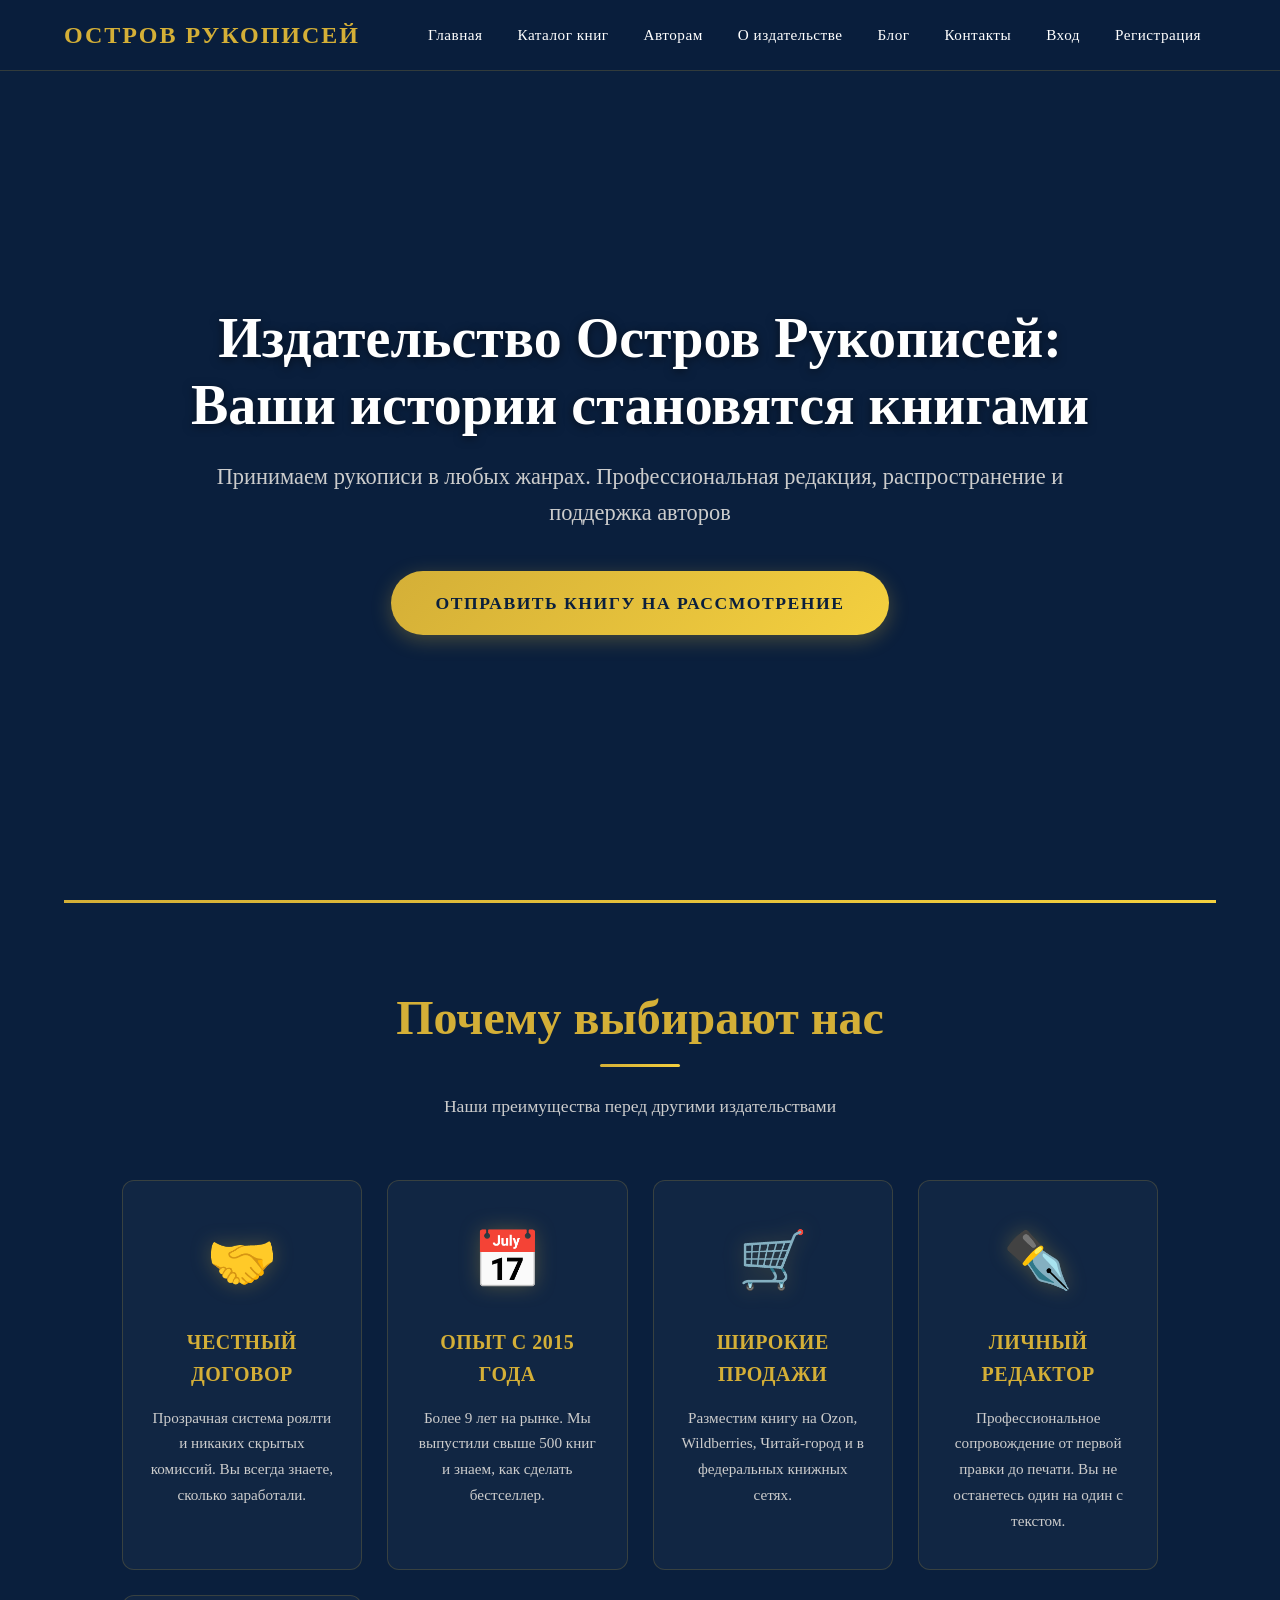
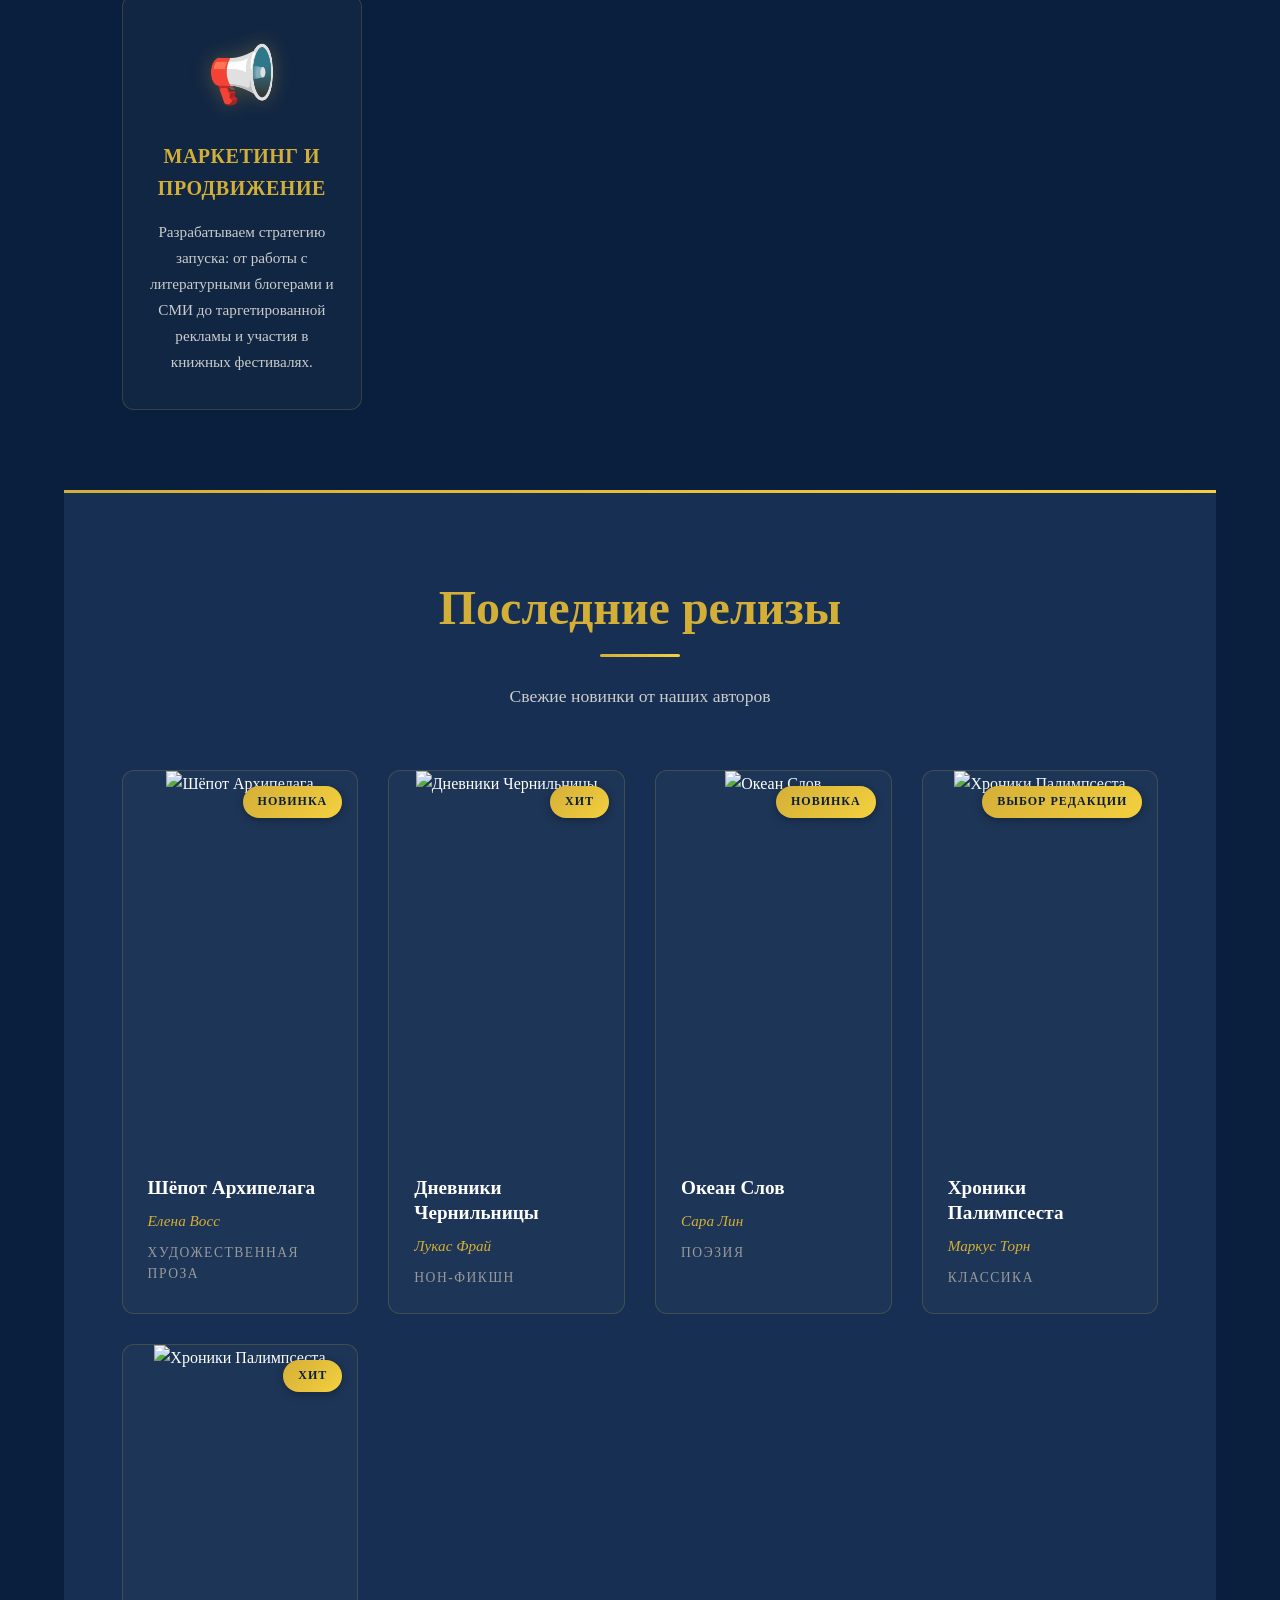
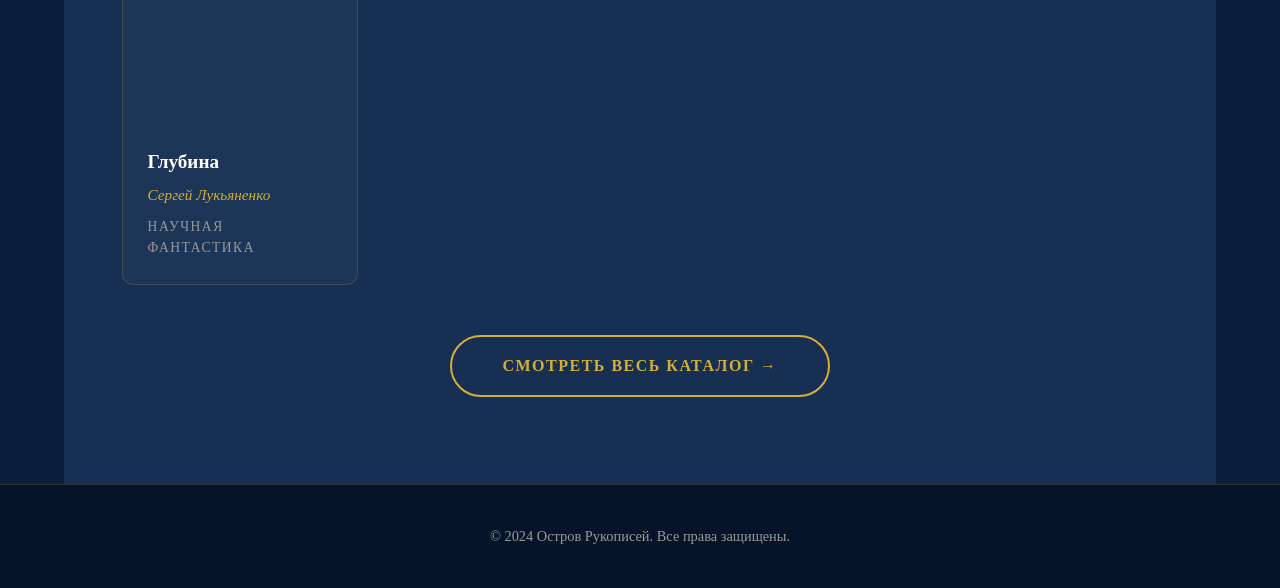
==== commit 9d9e2356: "Обновленние ======== 08-04-2026 ==== 12-26" ====
--- a/frontend/templates/index.html
+++ b/frontend/templates/index.html
@@ -74,6 +74,14 @@
                     <p>Профессиональное сопровождение от первой правки до печати. Вы не останетесь один на один с
                         текстом.</p>
                 </div>
+                <div class="advantage-card">
+                    <div class="advantage-icon">📢</div>
+                    <h3>Маркетинг и продвижение</h3>
+                    <p>
+                        Разрабатываем стратегию запуска: от работы с литературными блогерами и СМИ до таргетированной
+                        рекламы и участия в книжных фестивалях.
+                    </p>
+                </div>
             </div>
         </section>
 
@@ -135,6 +143,19 @@
                         <p class="book-genre">Классика</p>
                     </div>
                 </div>
+
+                <div class="book-card">
+                    <div class="book-cover">
+                        <img src="https://images.unsplash.com/photo-1543002588-bfa74002ed7e?w=400"
+                            alt="Хроники Палимпсеста">
+                        <span class="book-badge">Хит</span>
+                    </div>
+                    <div class="book-info">
+                        <h3>Глубина</h3>
+                        <p class="book-author">Сергей Лукьяненко</p>
+                        <p class="book-genre">Научная фантастика</p>
+                    </div>
+                </div>
             </div>
 
             <div class="catalog-button">
--- a/frontend/css/style.css
+++ b/frontend/css/style.css
@@ -2,857 +2,753 @@
 🎨 CSS VARIABLES (Цветовая палитра)
 ======================================== */
 :root {
-  --dark-blue: #0a1f3d;
-  --dark-blue-light: #162f52;
-  --dark-blue-dark: #051428;
-  --white: #ffffff;
-  --gold: #d4af37;
-  --gold-hover: #b8962e;
-  --gold-light: #f4d03f;
-  --text-primary: #ffffff;
-  --text-secondary: #cccccc;
-  --text-muted: #999999;
-  --success: #4caf50;
-  --error: #ef5350;
-  --warning: #ff9800;
-  --gradient-gold: linear-gradient(135deg, #d4af37 0%, #f4d03f 100%);
-  --gradient-blue: linear-gradient(180deg, rgba(10,31,61,0.9) 0%, rgba(10,31,61,0.7) 100%);
-  --shadow-sm: 0 2px 10px rgba(0,0,0,0.3);
-  --shadow-md: 0 5px 20px rgba(0,0,0,0.4);
-  --shadow-lg: 0 10px 40px rgba(0,0,0,0.5);
-  --shadow-gold: 0 5px 20px rgba(212,175,55,0.3);
-  --transition-fast: 0.2s ease;
-  --transition-normal: 0.3s ease;
-  --transition-slow: 0.5s ease;
-  --container-padding: 5%;
-  --section-spacing: 80px;
-}
-
+--dark-blue: #0a1f3d;
+--dark-blue-light: #162f52;
+--dark-blue-dark: #051428;
+--white: #ffffff;
+--gold: #d4af37;
+--gold-hover: #b8962e;
+--gold-light: #f4d03f;
+--text-primary: #ffffff;
+--text-secondary: #cccccc;
+--text-muted: #999999;
+--success: #4caf50;
+--error: #ef5350;
+--warning: #ff9800;
+--gradient-gold: linear-gradient(135deg, #d4af37 0%, #f4d03f 100%);
+--gradient-blue: linear-gradient(180deg, rgba(10,31,61,0.9) 0%, rgba(10,31,61,0.7) 100%);
+--shadow-sm: 0 2px 10px rgba(0,0,0,0.3);
+--shadow-md: 0 5px 20px rgba(0,0,0,0.4);
+--shadow-lg: 0 10px 40px rgba(0,0,0,0.5);
+--shadow-gold: 0 5px 20px rgba(212,175,55,0.3);
+--transition-fast: 0.2s ease;
+--transition-normal: 0.3s ease;
+--transition-slow: 0.5s ease;
+--container-padding: 5%;
+--section-spacing: 80px;
+}
 /* ========================================
 🔄 RESET & BASE STYLES
 ======================================== */
 *,
 *::before,
 *::after {
-  margin: 0;
-  padding: 0;
-  box-sizing: border-box;
-}
-
+margin: 0;
+padding: 0;
+box-sizing: border-box;
+}
 html {
-  scroll-behavior: smooth;
-  font-size: 16px;
-}
-
+scroll-behavior: smooth;
+font-size: 16px;
+}
 body {
-  font-family: 'Georgia', 'Times New Roman', serif;
-  background-color: var(--dark-blue);
-  color: var(--text-primary);
-  line-height: 1.6;
-  min-height: 100vh;
-  display: flex;
-  flex-direction: column;
-  overflow-x: hidden;
-}
-
+font-family: 'Georgia', 'Times New Roman', serif;
+background-color: var(--dark-blue);
+color: var(--text-primary);
+line-height: 1.6;
+min-height: 100vh;
+display: flex;
+flex-direction: column;
+overflow-x: hidden;
+}
 /* ========================================
 📐 CONTAINER & LAYOUT
 ======================================== */
 main {
-  flex: 1;
-  width: 100%;
-  max-width: 1400px;
-  margin: 0 auto;
-  padding: 0 var(--container-padding);
-}
-
+flex: 1;
+width: 100%;
+max-width: 2000px; /* ИСПРАВЛЕНО: добавлено px */
+margin: 0 auto;
+padding: 0 var(--container-padding);
+}
 section {
-  padding: var(--section-spacing) 0;
-}
-
+padding: var(--section-spacing) 0;
+}
 /* ========================================
 🎭 HEADER & NAVIGATION
 ======================================== */
 header {
-  position: fixed;
-  top: 0;
-  left: 0;
-  right: 0;
-  z-index: 1000;
-  background: rgba(10, 31, 61, 0.95);
-  backdrop-filter: blur(10px);
-  -webkit-backdrop-filter: blur(10px);
-  border-bottom: 1px solid rgba(212, 175, 55, 0.2);
-  transition: all var(--transition-normal);
-}
-
+position: fixed;
+top: 0;
+left: 0;
+right: 0;
+z-index: 1000;
+background: rgba(10, 31, 61, 0.95);
+backdrop-filter: blur(10px);
+-webkit-backdrop-filter: blur(10px);
+border-bottom: 1px solid rgba(212, 175, 55, 0.2);
+transition: all var(--transition-normal);
+}
 header.scrolled {
-  background: rgba(10, 31, 61, 0.98);
-  box-shadow: var(--shadow-md);
-}
-
+background: rgba(10, 31, 61, 0.98);
+box-shadow: var(--shadow-md);
+}
 nav {
-  max-width: 1400px;
-  margin: 0 auto;
-  padding: 0 var(--container-padding);
-  display: flex;
-  justify-content: space-between;
-  align-items: center;
-  height: 70px;
-}
-
+max-width: 2000px; /* ИСПРАВЛЕНО: добавлено px */
+margin: 0 auto;
+padding: 0 var(--container-padding);
+display: flex;
+justify-content: space-between;
+align-items: center;
+height: 70px;
+}
 .logo {
-  font-size: 1.5rem;
-  font-weight: bold;
-  color: var(--gold);
-  text-transform: uppercase;
-  letter-spacing: 2px;
-  text-decoration: none;
-  transition: color var(--transition-fast);
-}
-
+font-size: 1.5rem;
+font-weight: bold;
+color: var(--gold);
+text-transform: uppercase;
+letter-spacing: 2px;
+text-decoration: none;
+transition: color var(--transition-fast);
+}
 .logo:hover {
-  color: var(--gold-light);
-  text-shadow: 0 0 10px rgba(212,175,55,0.5);
-}
-
+color: var(--gold-light);
+text-shadow: 0 0 10px rgba(212,175,55,0.5);
+}
 nav ul {
-  display: flex;
-  list-style: none;
-  gap: 5px;
-}
-
+display: flex;
+list-style: none;
+gap: 5px;
+}
 nav ul li {
-  position: relative;
-}
-
+position: relative;
+}
 nav ul li a {
-  color: var(--text-primary);
-  text-decoration: none;
-  padding: 10px 15px;
-  font-size: 0.95rem;
-  transition: all var(--transition-fast);
-  display: block;
-  border-radius: 4px;
-  letter-spacing: 0.5px;
-}
-
+color: var(--text-primary);
+text-decoration: none;
+padding: 10px 15px;
+font-size: 0.95rem;
+transition: all var(--transition-fast);
+display: block;
+border-radius: 4px;
+letter-spacing: 0.5px;
+}
 nav ul li a:hover,
 nav ul li a.active {
-  color: var(--gold);
-  background: rgba(212, 175, 55, 0.1);
-}
-
+color: var(--gold);
+background: rgba(212, 175, 55, 0.1);
+}
 nav ul li a::after {
-  content: '';
-  position: absolute;
-  bottom: 5px;
-  left: 50%;
-  width: 0;
-  height: 2px;
-  background: var(--gold);
-  transition: all var(--transition-normal);
-  transform: translateX(-50%);
-}
-
+content: '';
+position: absolute;
+bottom: 5px;
+left: 50%;
+width: 0;
+height: 2px;
+background: var(--gold);
+transition: all var(--transition-normal);
+transform: translateX(-50%);
+}
 nav ul li a:hover::after {
-  width: 80%;
-}
-
+width: 80%;
+}
 .mobile-menu-btn {
-  display: none;
-  flex-direction: column;
-  gap: 5px;
-  cursor: pointer;
-  padding: 10px;
-  z-index: 1001;
-}
-
+display: none;
+flex-direction: column;
+gap: 5px;
+cursor: pointer;
+padding: 10px;
+z-index: 1001;
+}
 .mobile-menu-btn span {
-  width: 25px;
-  height: 3px;
-  background: var(--gold);
-  transition: all var(--transition-normal);
-}
-
+width: 25px;
+height: 3px;
+background: var(--gold);
+transition: all var(--transition-normal);
+}
 /* ========================================
 🌊 HERO SECTION
 ======================================== */
 .hero_block {
-  min-height: 100vh;
-  display: flex;
-  flex-direction: column;
-  justify-content: center;
-  align-items: center;
-  text-align: center;
-  padding: 120px var(--container-padding) 80px;
-  background:
-    linear-gradient(180deg, rgba(10,31,61,0.8) 0%, rgba(10,31,61,0.6) 100%),
-    url('https://images.unsplash.com/photo-1507525428034-b723cf961d3e?w=1920&q=80') center/cover no-repeat fixed;
-  position: relative;
-  overflow: hidden;
-}
-
+min-height: 100vh;
+display: flex;
+flex-direction: column;
+justify-content: center;
+align-items: center;
+text-align: center;
+padding: 120px var(--container-padding) 80px;
+background:
+linear-gradient(180deg, rgba(10,31,61,0.8) 0%, rgba(10,31,61,0.6) 100%),
+url('https://images.unsplash.com/photo-1507525428034-b723cf961d3e?w=1920&q=80') center/cover no-repeat fixed;
+position: relative;
+overflow: hidden;
+}
 .hero_block::before {
-  content: '';
-  position: absolute;
-  bottom: 0;
-  left: 0;
-  right: 0;
-  height: 200px;
-  background: linear-gradient(0deg, var(--dark-blue) 0%, transparent 100%);
-  z-index: 1;
-}
-
+content: '';
+position: absolute;
+bottom: 0;
+left: 0;
+right: 0;
+height: 200px;
+background: linear-gradient(0deg, var(--dark-blue) 0%, transparent 100%);
+z-index: 1;
+}
 .headlines {
-  max-width: 900px;
-  z-index: 2;
-  animation: fadeInUp 1s ease-out;
-}
-
+max-width: 900px;
+z-index: 2;
+animation: fadeInUp 1s ease-out;
+}
 .headlines h1 {
-  font-size: clamp(2rem, 5vw, 3.5rem);
-  font-weight: bold;
-  margin-bottom: 20px;
-  line-height: 1.2;
-  color: var(--white);
-  text-shadow: 0 2px 10px rgba(0,0,0,0.5);
-  animation: slideInDown 0.8s ease-out;
-}
-
+font-size: clamp(2rem, 5vw, 3.5rem);
+font-weight: bold;
+margin-bottom: 20px;
+line-height: 1.2;
+color: var(--white);
+text-shadow: 0 2px 10px rgba(0,0,0,0.5);
+animation: slideInDown 0.8s ease-out;
+}
 .headlines h2 {
-  font-size: clamp(1.1rem, 2.5vw, 1.4rem);
-  font-weight: normal;
-  color: var(--text-secondary);
-  margin-bottom: 40px;
-  line-height: 1.6;
-  animation: fadeIn 1.2s ease-out;
-}
-
+font-size: clamp(1.1rem, 2.5vw, 1.4rem);
+font-weight: normal;
+color: var(--text-secondary);
+margin-bottom: 40px;
+line-height: 1.6;
+animation: fadeIn 1.2s ease-out;
+}
 .headlines a {
-  display: inline-block;
-  padding: 18px 45px;
-  background: var(--gradient-gold);
-  color: var(--dark-blue);
-  text-decoration: none;
-  font-weight: bold;
-  font-size: 1.1rem;
-  border-radius: 50px;
-  text-transform: uppercase;
-  letter-spacing: 1.5px;
-  transition: all var(--transition-normal);
-  box-shadow: var(--shadow-gold);
-  animation: pulse 2s infinite;
-}
-
+display: inline-block;
+padding: 18px 45px;
+background: var(--gradient-gold);
+color: var(--dark-blue);
+text-decoration: none;
+font-weight: bold;
+font-size: 1.1rem;
+border-radius: 50px;
+text-transform: uppercase;
+letter-spacing: 1.5px;
+transition: all var(--transition-normal);
+box-shadow: var(--shadow-gold);
+animation: pulse 2s infinite;
+}
 .headlines a:hover {
-  transform: translateY(-3px) scale(1.05);
-  box-shadow: 0 10px 30px rgba(212,175,55,0.5);
-  animation: none;
-}
-
+transform: translateY(-3px) scale(1.05);
+box-shadow: 0 10px 30px rgba(212,175,55,0.5);
+animation: none;
+}
 /* ========================================
 💎 ADVANTAGES SECTION
 ======================================== */
 .textOurAdvantages {
-  padding: var(--section-spacing) var(--container-padding);
-  background: var(--dark-blue);
-  position: relative;
-  overflow: hidden;
-}
-
+padding: var(--section-spacing) var(--container-padding);
+background: var(--dark-blue);
+position: relative;
+overflow: hidden;
+}
 .textOurAdvantages::before {
-  content: '';
-  position: absolute;
-  top: 0;
-  left: 0;
-  right: 0;
-  height: 3px;
-  background: var(--gradient-gold);
-}
-
+content: '';
+position: absolute;
+top: 0;
+left: 0;
+right: 0;
+height: 3px;
+background: var(--gradient-gold);
+}
 .section-header {
-  text-align: center;
-  margin-bottom: 60px;
-}
-
+text-align: center;
+margin-bottom: 60px;
+}
 .section-header h2 {
-  font-size: clamp(2rem, 4vw, 3rem);
-  color: var(--gold);
-  margin-bottom: 15px;
-  position: relative;
-  display: inline-block;
-}
-
+font-size: clamp(2rem, 4vw, 3rem);
+color: var(--gold);
+margin-bottom: 15px;
+position: relative;
+display: inline-block;
+}
 .section-header h2::after {
-  content: '';
-  position: absolute;
-  bottom: -10px;
-  left: 50%;
-  transform: translateX(-50%);
-  width: 80px;
-  height: 3px;
-  background: var(--gradient-gold);
-  border-radius: 2px;
-}
-
+content: '';
+position: absolute;
+bottom: -10px;
+left: 50%;
+transform: translateX(-50%);
+width: 80px;
+height: 3px;
+background: var(--gradient-gold);
+border-radius: 2px;
+}
 .section-subtitle {
-  color: var(--text-secondary);
-  font-size: 1.1rem;
-  max-width: 600px;
-  margin: 20px auto 0;
-}
-
+color: var(--text-secondary);
+font-size: 1.1rem;
+max-width: 600px;
+margin: 20px auto 0;
+}
 .advantages-grid {
-  display: grid;
-  grid-template-columns: repeat(4, 1fr);
-  gap: 25px;
-  max-width: 1200px;
-  margin: 0 auto;
-}
-
+display: grid;
+grid-template-columns: repeat(4, 1fr);
+gap: 25px;
+max-width: 1800px; /* УВЕЛИЧЕНО для 2000px layout */
+margin: 0 auto;
+}
 .advantage-card {
-  background: rgba(255, 255, 255, 0.03);
-  border: 1px solid rgba(212, 175, 55, 0.2);
-  padding: 35px 25px;
-  border-radius: 12px;
-  text-align: center;
-  transition: all var(--transition-normal);
-  position: relative;
-  overflow: hidden;
-  display: flex;
-  flex-direction: column;
-  align-items: center;
-  animation: fadeInLeft 0.6s ease-out backwards;
-}
-
+background: rgba(255, 255, 255, 0.03);
+border: 1px solid rgba(212, 175, 55, 0.2);
+padding: 35px 25px;
+border-radius: 12px;
+text-align: center;
+transition: all var(--transition-normal);
+position: relative;
+overflow: hidden;
+display: flex;
+flex-direction: column;
+align-items: center;
+animation: fadeInLeft 0.6s ease-out backwards;
+}
 .advantage-card:nth-child(1) { animation-delay: 0.1s; }
 .advantage-card:nth-child(2) { animation-delay: 0.2s; }
 .advantage-card:nth-child(3) { animation-delay: 0.3s; }
 .advantage-card:nth-child(4) { animation-delay: 0.4s; }
-
 .advantage-card::before {
-  content: '';
-  position: absolute;
-  top: 0;
-  left: 0;
-  right: 0;
-  height: 3px;
-  background: var(--gradient-gold);
-  transform: scaleX(0);
-  transition: transform var(--transition-normal);
-}
-
+content: '';
+position: absolute;
+top: 0;
+left: 0;
+right: 0;
+height: 3px;
+background: var(--gradient-gold);
+transform: scaleX(0);
+transition: transform var(--transition-normal);
+}
 .advantage-card:hover {
-  transform: translateY(-10px);
-  border-color: var(--gold);
-  box-shadow: var(--shadow-gold);
-  background: rgba(255, 255, 255, 0.05);
-}
-
+transform: translateY(-10px);
+border-color: var(--gold);
+box-shadow: var(--shadow-gold);
+background: rgba(255, 255, 255, 0.05);
+}
 .advantage-card:hover::before {
-  transform: scaleX(1);
-}
-
+transform: scaleX(1);
+}
 .advantage-icon {
-  font-size: 3.5rem;
-  margin-bottom: 20px;
-  display: block;
-  animation: float 3s ease-in-out infinite;
-  filter: drop-shadow(0 0 10px rgba(212,175,55,0.3));
-}
-
+font-size: 3.5rem;
+margin-bottom: 20px;
+display: block;
+animation: float 3s ease-in-out infinite;
+filter: drop-shadow(0 0 10px rgba(212,175,55,0.3));
+}
 .advantage-card h3 {
-  color: var(--gold);
-  font-size: 1.25rem;
-  margin-bottom: 15px;
-  font-weight: bold;
-  letter-spacing: 0.5px;
-  text-transform: uppercase;
-}
-
+color: var(--gold);
+font-size: 1.25rem;
+margin-bottom: 15px;
+font-weight: bold;
+letter-spacing: 0.5px;
+text-transform: uppercase;
+}
 .advantage-card p {
-  color: var(--text-secondary);
-  font-size: 0.95rem;
-  line-height: 1.7;
-  flex-grow: 1;
-}
-
+color: var(--text-secondary);
+font-size: 0.95rem;
+line-height: 1.7;
+flex-grow: 1;
+}
 /* ========================================
 📚 BOOK SHOWCASE
 ======================================== */
 .new-releases {
-  padding: var(--section-spacing) var(--container-padding);
-  background: var(--dark-blue-light);
-  text-align: center;
-  position: relative;
-  overflow: hidden;
-}
-
+padding: var(--section-spacing) var(--container-padding);
+background: var(--dark-blue-light);
+text-align: center;
+position: relative;
+overflow: hidden;
+}
 .new-releases::before {
-  content: '';
-  position: absolute;
-  top: 0;
-  left: 0;
-  right: 0;
-  height: 3px;
-  background: var(--gradient-gold);
-}
-
+content: '';
+position: absolute;
+top: 0;
+left: 0;
+right: 0;
+height: 3px;
+background: var(--gradient-gold);
+}
 .books-showcase {
-  display: grid;
-  grid-template-columns: repeat(4, 1fr);
-  gap: 30px;
-  max-width: 1200px;
-  margin: 0 auto 50px;
-}
-
+display: grid;
+grid-template-columns: repeat(4, 1fr);
+gap: 30px;
+max-width: 1800px; /* УВЕЛИЧЕНО для 2000px layout */
+margin: 0 auto 50px;
+}
 .book-card {
-  background: rgba(255, 255, 255, 0.03);
-  border: 1px solid rgba(212, 175, 55, 0.2);
-  border-radius: 12px;
-  overflow: hidden;
-  transition: all var(--transition-normal);
-  position: relative;
-  animation: fadeInLeft 0.6s ease-out backwards;
-}
-
+background: rgba(255, 255, 255, 0.03);
+border: 1px solid rgba(212, 175, 55, 0.2);
+border-radius: 12px;
+overflow: hidden;
+transition: all var(--transition-normal);
+position: relative;
+animation: fadeInLeft 0.6s ease-out backwards;
+}
 .book-card:nth-child(1) { animation-delay: 0.1s; }
 .book-card:nth-child(2) { animation-delay: 0.2s; }
 .book-card:nth-child(3) { animation-delay: 0.3s; }
 .book-card:nth-child(4) { animation-delay: 0.4s; }
-
 .book-card:hover {
-  transform: translateY(-15px) scale(1.02);
-  border-color: var(--gold);
-  box-shadow: var(--shadow-lg), var(--shadow-gold);
-}
-
+transform: translateY(-15px) scale(1.02);
+border-color: var(--gold);
+box-shadow: var(--shadow-lg), var(--shadow-gold);
+}
 .book-cover {
-  position: relative;
-  height: 380px;
-  overflow: hidden;
-}
-
+position: relative;
+height: 380px;
+overflow: hidden;
+}
 .book-cover img {
-  width: 100%;
-  height: 100%;
-  object-fit: cover;
-  transition: transform var(--transition-slow);
-}
-
+width: 100%;
+height: 100%;
+object-fit: cover;
+transition: transform var(--transition-slow);
+}
 .book-card:hover .book-cover img {
-  transform: scale(1.1);
-}
-
+transform: scale(1.1);
+}
 .book-badge {
-  position: absolute;
-  top: 15px;
-  right: 15px;
-  background: var(--gradient-gold);
-  color: var(--dark-blue);
-  padding: 6px 15px;
-  border-radius: 20px;
-  font-size: 0.75rem;
-  font-weight: bold;
-  text-transform: uppercase;
-  letter-spacing: 1px;
-  box-shadow: var(--shadow-sm);
-  animation: pulse 2s infinite;
-}
-
+position: absolute;
+top: 15px;
+right: 15px;
+background: var(--gradient-gold);
+color: var(--dark-blue);
+padding: 6px 15px;
+border-radius: 20px;
+font-size: 0.75rem;
+font-weight: bold;
+text-transform: uppercase;
+letter-spacing: 1px;
+box-shadow: var(--shadow-sm);
+animation: pulse 2s infinite;
+}
 .book-info {
-  padding: 25px;
-  text-align: left;
-}
-
+padding: 25px;
+text-align: left;
+}
 .book-info h3 {
-  color: var(--white);
-  font-size: 1.2rem;
-  margin-bottom: 8px;
-  font-weight: bold;
-  line-height: 1.3;
-}
-
+color: var(--white);
+font-size: 1.2rem;
+margin-bottom: 8px;
+font-weight: bold;
+line-height: 1.3;
+}
 .book-author {
-  color: var(--gold);
-  font-size: 0.95rem;
-  margin-bottom: 8px;
-  font-style: italic;
-}
-
+color: var(--gold);
+font-size: 0.95rem;
+margin-bottom: 8px;
+font-style: italic;
+}
 .book-genre {
-  color: var(--text-muted);
-  font-size: 0.85rem;
-  text-transform: uppercase;
-  letter-spacing: 1.5px;
-}
-
+color: var(--text-muted);
+font-size: 0.85rem;
+text-transform: uppercase;
+letter-spacing: 1.5px;
+}
 .catalog-button {
-  margin-top: 20px;
-}
-
+margin-top: 20px;
+}
 .catalog-button a {
-  display: inline-block;
-  padding: 16px 50px;
-  background: transparent;
-  border: 2px solid var(--gold);
-  color: var(--gold);
-  text-decoration: none;
-  font-size: 1rem;
-  font-weight: bold;
-  border-radius: 50px;
-  transition: all var(--transition-normal);
-  text-transform: uppercase;
-  letter-spacing: 1.5px;
-  position: relative;
-  overflow: hidden;
-}
-
+display: inline-block;
+padding: 16px 50px;
+background: transparent;
+border: 2px solid var(--gold);
+color: var(--gold);
+text-decoration: none;
+font-size: 1rem;
+font-weight: bold;
+border-radius: 50px;
+transition: all var(--transition-normal);
+text-transform: uppercase;
+letter-spacing: 1.5px;
+position: relative;
+overflow: hidden;
+}
 .catalog-button a::before {
-  content: '';
-  position: absolute;
-  top: 0;
-  left: -100%;
-  width: 100%;
-  height: 100%;
-  background: var(--gradient-gold);
-  transition: left var(--transition-normal);
-  z-index: -1;
-}
-
+content: '';
+position: absolute;
+top: 0;
+left: -100%;
+width: 100%;
+height: 100%;
+background: var(--gradient-gold);
+transition: left var(--transition-normal);
+z-index: -1;
+}
 .catalog-button a:hover {
-  color: var(--dark-blue);
-  border-color: var(--gold);
-  box-shadow: var(--shadow-gold);
-}
-
+color: var(--dark-blue);
+border-color: var(--gold);
+box-shadow: var(--shadow-gold);
+}
 .catalog-button a:hover::before {
-  left: 0;
-}
-
+left: 0;
+}
 /* ========================================
 📄 FOOTER
 ======================================== */
 footer {
-  background: var(--dark-blue-dark);
-  padding: 40px var(--container-padding);
-  text-align: center;
-  border-top: 1px solid rgba(212, 175, 55, 0.2);
-  margin-top: auto;
-}
-
+background: var(--dark-blue-dark);
+padding: 40px var(--container-padding);
+text-align: center;
+border-top: 1px solid rgba(212, 175, 55, 0.2);
+margin-top: auto;
+}
 footer p {
-  color: var(--text-muted);
-  font-size: 0.9rem;
-}
-
+color: var(--text-muted);
+font-size: 0.9rem;
+}
 /* ========================================
 🔐 AUTH PAGES (LOGIN & REGISTER) - НОВЫЕ СТИЛИ
 ======================================== */
 .auth-container {
-  min-height: 100vh;
-  display: flex;
-  flex-direction: column;
-  padding: 120px var(--container-padding) 60px;
-  background: var(--dark-blue);
-}
-
+min-height: 100vh;
+display: flex;
+flex-direction: column;
+padding: 120px var(--container-padding) 60px;
+background: var(--dark-blue);
+}
 .auth-wrapper {
-  max-width: 450px;
-  width: 100%;
-  margin: 0 auto;
-  background: rgba(255, 255, 255, 0.03);
-  border: 1px solid rgba(212, 175, 55, 0.2);
-  border-radius: 16px;
-  padding: 40px;
-  backdrop-filter: blur(10px);
-  box-shadow: var(--shadow-lg);
-}
-
+max-width: 450px;
+width: 100%;
+margin: 0 auto;
+background: rgba(255, 255, 255, 0.03);
+border: 1px solid rgba(212, 175, 55, 0.2);
+border-radius: 16px;
+padding: 40px;
+backdrop-filter: blur(10px);
+box-shadow: var(--shadow-lg);
+}
 .auth-title {
-  text-align: center;
-  margin-bottom: 30px;
-}
-
+text-align: center;
+margin-bottom: 30px;
+}
 .auth-title h1 {
-  color: var(--gold);
-  font-size: 2rem;
-  margin-bottom: 10px;
-  text-transform: uppercase;
-  letter-spacing: 2px;
-}
-
+color: var(--gold);
+font-size: 2rem;
+margin-bottom: 10px;
+text-transform: uppercase;
+letter-spacing: 2px;
+}
 .auth-title p {
-  color: var(--text-secondary);
-  font-size: 0.95rem;
-}
-
+color: var(--text-secondary);
+font-size: 0.95rem;
+}
 .auth-form {
-  display: flex;
-  flex-direction: column;
-  gap: 20px;
-}
-
+display: flex;
+flex-direction: column;
+gap: 20px;
+}
 .auth-form .form-group {
-  margin-bottom: 0;
-}
-
+margin-bottom: 0;
+}
 .auth-form label {
-  display: block;
-  color: var(--gold);
-  margin-bottom: 8px;
-  font-weight: 600;
-  font-size: 0.9rem;
-  letter-spacing: 0.5px;
-}
-
+display: block;
+color: var(--gold);
+margin-bottom: 8px;
+font-weight: 600;
+font-size: 0.9rem;
+letter-spacing: 0.5px;
+}
 .auth-form input[type="email"],
 .auth-form input[type="text"],
 .auth-form input[type="password"] {
-  width: 100%;
-  padding: 14px 16px;
-  background: rgba(0, 0, 0, 0.3);
-  border: 1px solid rgba(212, 175, 55, 0.3);
-  border-radius: 8px;
-  color: var(--white);
-  font-size: 1rem;
-  font-family: inherit;
-  transition: all 0.3s ease;
-}
-
+width: 100%;
+padding: 14px 16px;
+background: rgba(0, 0, 0, 0.3);
+border: 1px solid rgba(212, 175, 55, 0.3);
+border-radius: 8px;
+color: var(--white);
+font-size: 1rem;
+font-family: inherit;
+transition: all 0.3s ease;
+}
 .auth-form input:focus {
-  outline: none;
-  border-color: var(--gold);
-  background: rgba(0, 0, 0, 0.5);
-  box-shadow: 0 0 0 3px rgba(212, 175, 55, 0.15);
-}
-
+outline: none;
+border-color: var(--gold);
+background: rgba(0, 0, 0, 0.5);
+box-shadow: 0 0 0 3px rgba(212, 175, 55, 0.15);
+}
 .auth-form input::placeholder {
-  color: rgba(255, 255, 255, 0.4);
-}
-
+color: rgba(255, 255, 255, 0.4);
+}
 .auth-submit {
-  width: 100%;
-  padding: 16px;
-  background: var(--gradient-gold);
-  color: var(--dark-blue);
-  border: none;
-  border-radius: 8px;
-  font-size: 1rem;
-  font-weight: 800;
-  text-transform: uppercase;
-  letter-spacing: 1.5px;
-  cursor: pointer;
-  transition: all 0.3s ease;
-  box-shadow: var(--shadow-gold);
-  margin-top: 10px;
-}
-
+width: 100%;
+padding: 16px;
+background: var(--gradient-gold);
+color: var(--dark-blue);
+border: none;
+border-radius: 8px;
+font-size: 1rem;
+font-weight: 800;
+text-transform: uppercase;
+letter-spacing: 1.5px;
+cursor: pointer;
+transition: all 0.3s ease;
+box-shadow: var(--shadow-gold);
+margin-top: 10px;
+}
 .auth-submit:hover:not(:disabled) {
-  transform: translateY(-3px);
-  box-shadow: 0 8px 25px rgba(212, 175, 55, 0.5);
-  filter: brightness(1.1);
-}
-
+transform: translateY(-3px);
+box-shadow: 0 8px 25px rgba(212, 175, 55, 0.5);
+filter: brightness(1.1);
+}
 .auth-submit:disabled {
-  opacity: 0.6;
-  cursor: not-allowed;
-  transform: none;
-}
-
+opacity: 0.6;
+cursor: not-allowed;
+transform: none;
+}
 .auth-switch {
-  text-align: center;
-  margin-top: 25px;
-  padding-top: 25px;
-  border-top: 1px solid rgba(212, 175, 55, 0.2);
-}
-
+text-align: center;
+margin-top: 25px;
+padding-top: 25px;
+border-top: 1px solid rgba(212, 175, 55, 0.2);
+}
 .auth-switch p {
-  color: var(--text-secondary);
-  font-size: 0.9rem;
-  margin-bottom: 10px;
-}
-
+color: var(--text-secondary);
+font-size: 0.9rem;
+margin-bottom: 10px;
+}
 .auth-switch a {
-  color: var(--gold);
-  text-decoration: none;
-  font-weight: 600;
-  transition: color 0.3s;
-}
-
+color: var(--gold);
+text-decoration: none;
+font-weight: 600;
+transition: color 0.3s;
+}
 .auth-switch a:hover {
-  color: var(--gold-light);
-  text-decoration: underline;
-}
-
+color: var(--gold-light);
+text-decoration: underline;
+}
 /* ========================================
 📝 AUTHORS PAGE STYLES
 ======================================== */
 .authors-page {
-  padding: 120px var(--container-padding, 20px) 80px;
-  max-width: 1200px;
-  margin: 0 auto;
-}
-
+padding: 120px var(--container-padding, 20px) 80px;
+max-width: 1800px; /* УВЕЛИЧЕНО */
+margin: 0 auto;
+}
 .page-title {
-  text-align: center;
-  margin-bottom: 40px;
-}
-
+text-align: center;
+margin-bottom: 40px;
+}
 .page-title h1 {
-  font-size: clamp(2rem, 4vw, 3rem);
-  color: var(--gold);
-  margin-bottom: 15px;
-  text-shadow: 0 2px 4px rgba(0,0,0,0.3);
-}
-
+font-size: clamp(2rem, 4vw, 3rem);
+color: var(--gold);
+margin-bottom: 15px;
+text-shadow: 0 2px 4px rgba(0,0,0,0.3);
+}
 .page-title p {
-  font-size: 1.2rem;
-  color: var(--text-secondary);
-  max-width: 700px;
-  margin: 0 auto;
-  line-height: 1.6;
-}
-
+font-size: 1.2rem;
+color: var(--text-secondary);
+max-width: 700px;
+margin: 0 auto;
+line-height: 1.6;
+}
 .content-section {
-  background: rgba(255, 255, 255, 0.03);
-  border: 1px solid rgba(212, 175, 55, 0.2);
-  border-radius: 12px;
-  padding: 40px;
-  margin-bottom: 40px;
-  backdrop-filter: blur(5px);
-}
-
+background: rgba(255, 255, 255, 0.03);
+border: 1px solid rgba(212, 175, 55, 0.2);
+border-radius: 12px;
+padding: 40px;
+margin-bottom: 40px;
+backdrop-filter: blur(5px);
+}
 .content-section h2 {
-  color: var(--gold);
-  font-size: 1.8rem;
-  margin-top: 0;
-  margin-bottom: 25px;
-  padding-bottom: 15px;
-  border-bottom: 2px solid rgba(212, 175, 55, 0.3);
-}
-
+color: var(--gold);
+font-size: 1.8rem;
+margin-top: 0;
+margin-bottom: 25px;
+padding-bottom: 15px;
+border-bottom: 2px solid rgba(212, 175, 55, 0.3);
+}
 .requirements-grid {
-  display: grid;
-  grid-template-columns: repeat(auto-fit, minmax(220px, 1fr));
-  gap: 25px;
-  margin-top: 30px;
-}
-
+display: grid;
+grid-template-columns: repeat(auto-fit, minmax(220px, 1fr));
+gap: 25px;
+margin-top: 30px;
+}
 .requirement-card {
-  background: rgba(255, 255, 255, 0.05);
-  padding: 25px;
-  border-radius: 8px;
-  border-left: 4px solid var(--gold);
-  transition: transform 0.3s ease;
-}
-
+background: rgba(255, 255, 255, 0.05);
+padding: 25px;
+border-radius: 8px;
+border-left: 4px solid var(--gold);
+transition: transform 0.3s ease;
+}
 .requirement-card:hover {
-  transform: translateY(-5px);
-  background: rgba(255, 255, 255, 0.08);
-}
-
+transform: translateY(-5px);
+background: rgba(255, 255, 255, 0.08);
+}
 .requirement-card h3 {
-  color: var(--gold);
-  font-size: 1.2rem;
-  margin-top: 0;
-  margin-bottom: 15px;
-  display: flex;
-  align-items: center;
-  gap: 10px;
-}
-
+color: var(--gold);
+font-size: 1.2rem;
+margin-top: 0;
+margin-bottom: 15px;
+display: flex;
+align-items: center;
+gap: 10px;
+}
 .requirement-card ul {
-  list-style: none;
-  padding: 0;
-  margin: 0;
-  color: var(--text-secondary);
-}
-
+list-style: none;
+padding: 0;
+margin: 0;
+color: var(--text-secondary);
+}
 .requirement-card li {
-  padding: 8px 0 8px 25px;
-  position: relative;
-  line-height: 1.5;
-}
-
+padding: 8px 0 8px 25px;
+position: relative;
+line-height: 1.5;
+}
 .requirement-card li::before {
-  content: '✓';
-  position: absolute;
-  left: 0;
-  top: 8px;
-  color: var(--gold);
-  font-weight: bold;
-}
-
+content: '✓';
+position: absolute;
+left: 0;
+top: 8px;
+color: var(--gold);
+font-weight: bold;
+}
 .requirement-card li.reject {
-  color: var(--error);
-}
-
+color: var(--error);
+}
 .requirement-card li.reject::before {
-  content: '✗';
-  color: var(--error);
-}
-
+content: '✗';
+color: var(--error);
+}
 .prepare-list {
-  display: grid;
-  grid-template-columns: repeat(auto-fit, minmax(280px, 1fr));
-  gap: 20px;
-}
-
+display: grid;
+grid-template-columns: repeat(auto-fit, minmax(280px, 1fr));
+gap: 20px;
+}
 .prepare-item {
-  display: flex;
-  align-items: flex-start;
-  gap: 20px;
-  padding: 25px;
-  background: rgba(255, 255, 255, 0.05);
-  border-radius: 10px;
-  border: 1px solid rgba(255,255,255,0.05);
-}
-
+display: flex;
+align-items: flex-start;
+gap: 20px;
+padding: 25px;
+background: rgba(255, 255, 255, 0.05);
+border-radius: 10px;
+border: 1px solid rgba(255,255,255,0.05);
+}
 .prepare-icon {
-  font-size: 2.5rem;
-  flex-shrink: 0;
-  line-height: 1;
-}
-
+font-size: 2.5rem;
+flex-shrink: 0;
+line-height: 1;
+}
 .prepare-text h3 {
-  color: var(--white);
-  font-size: 1.2rem;
-  margin-top: 0;
-  margin-bottom: 10px;
-}
-
+color: var(--white);
+font-size: 1.2rem;
+margin-top: 0;
+margin-bottom: 10px;
+}
 .prepare-text p {
-  color: var(--text-secondary);
-  font-size: 0.95rem;
-  line-height: 1.6;
-  margin: 0;
-}
-
+color: var(--text-secondary);
+font-size: 0.95rem;
+line-height: 1.6;
+margin: 0;
+}
 .submission-form {
-  max-width: 700px;
-  margin: 0 auto;
-}
-
+max-width: 700px;
+margin: 0 auto;
+}
 .form-group {
-  margin-bottom: 25px;
-  position: relative;
-}
-
+margin-bottom: 25px;
+position: relative;
+}
 .form-group label {
-  display: block;
-  color: var(--gold);
-  margin-bottom: 8px;
-  font-weight: 600;
-  font-size: 0.95rem;
-}
-
+display: block;
+color: var(--gold);
+margin-bottom: 8px;
+font-weight: 600;
+font-size: 0.95rem;
+}
 .form-group label .required {
-  color: var(--error);
-  margin-left: 4px;
-}
-
+color: var(--error);
+margin-left: 4px;
+}
 .form-group input[type="text"],
 .form-group input[type="email"],
 .form-group input[type="tel"],
@@ -860,505 +756,428 @@
 .form-group input[type="url"],
 .form-group select,
 .form-group textarea {
-  width: 100%;
-  padding: 14px 16px;
-  background: rgba(0, 0, 0, 0.2);
-  border: 1px solid rgba(212, 175, 55, 0.3);
-  border-radius: 8px;
-  color: var(--white);
-  font-size: 1rem;
-  font-family: inherit;
-  transition: all 0.3s ease;
-  box-sizing: border-box;
-}
-
+width: 100%;
+padding: 14px 16px;
+background: rgba(0, 0, 0, 0.2);
+border: 1px solid rgba(212, 175, 55, 0.3);
+border-radius: 8px;
+color: var(--white);
+font-size: 1rem;
+font-family: inherit;
+transition: all 0.3s ease;
+box-sizing: border-box;
+}
 .form-group input:focus,
 .form-group select:focus,
 .form-group textarea:focus {
-  outline: none;
-  border-color: var(--gold);
-  background: rgba(0, 0, 0, 0.4);
-  box-shadow: 0 0 0 3px rgba(212, 175, 55, 0.15);
-}
-
+outline: none;
+border-color: var(--gold);
+background: rgba(0, 0, 0, 0.4);
+box-shadow: 0 0 0 3px rgba(212, 175, 55, 0.15);
+}
 .form-group textarea {
-  min-height: 120px;
-  resize: vertical;
-  line-height: 1.5;
-}
-
+min-height: 120px;
+resize: vertical;
+line-height: 1.5;
+}
 .form-group select {
-  appearance: none;
-  -webkit-appearance: none;
-  background-image: url("data:image/svg+xml;charset=UTF-8,%3csvg xmlns='http://www.w3.org/2000/svg' viewBox='0 0 24 24' fill='none' stroke='%23d4af37' stroke-width='2' stroke-linecap='round' stroke-linejoin='round'%3e%3cpolyline points='6 9 12 15 18 9'%3e%3c/polyline%3e%3c/svg%3e");
-  background-repeat: no-repeat;
-  background-position: right 1rem center;
-  background-size: 1em;
-  cursor: pointer;
-}
-
+appearance: none;
+-webkit-appearance: none;
+background-image: url("data:image/svg+xml;charset=UTF-8,%3csvg xmlns='http://www.w3.org/2000/svg' viewBox='0 0 24 24' fill='none' stroke='%23d4af37' stroke-width='2' stroke-linecap='round' stroke-linejoin='round'%3e%3cpolyline points='6 9 12 15 18 9'%3e%3c/polyline%3e%3c/svg%3e");
+background-repeat: no-repeat;
+background-position: right 1rem center;
+background-size: 1em;
+cursor: pointer;
+}
 .form-group input[type="file"] {
-  padding: 10px;
-  background: rgba(255, 255, 255, 0.05);
-  border: 1px dashed rgba(212, 175, 55, 0.5);
-  cursor: pointer;
-}
-
+padding: 10px;
+background: rgba(255, 255, 255, 0.05);
+border: 1px dashed rgba(212, 175, 55, 0.5);
+cursor: pointer;
+}
 .form-group input[type="file"]::file-selector-button {
-  background: var(--gold);
-  color: var(--dark-blue);
-  border: none;
-  padding: 8px 16px;
-  border-radius: 4px;
-  font-weight: bold;
-  cursor: pointer;
-  margin-right: 15px;
-  transition: background 0.3s;
-}
-
+background: var(--gold);
+color: var(--dark-blue);
+border: none;
+padding: 8px 16px;
+border-radius: 4px;
+font-weight: bold;
+cursor: pointer;
+margin-right: 15px;
+transition: background 0.3s;
+}
 .form-group input[type="file"]::file-selector-button:hover {
-  background: #b5952f;
-}
-
+background: #b5952f;
+}
 .form-row {
-  display: grid;
-  grid-template-columns: repeat(auto-fit, minmax(250px, 1fr));
-  gap: 20px;
-}
-
+display: grid;
+grid-template-columns: repeat(auto-fit, minmax(250px, 1fr));
+gap: 20px;
+}
 .checkbox-group {
-  display: flex;
-  align-items: flex-start;
-  gap: 12px;
-  margin: 30px 0;
-  padding: 15px;
-  background: rgba(255,255,255,0.02);
-  border-radius: 8px;
-}
-
+display: flex;
+align-items: flex-start;
+gap: 12px;
+margin: 30px 0;
+padding: 15px;
+background: rgba(255,255,255,0.02);
+border-radius: 8px;
+}
 .checkbox-group input[type="checkbox"] {
-  width: 20px;
-  height: 20px;
-  margin-top: 2px;
-  accent-color: var(--gold);
-  cursor: pointer;
-  flex-shrink: 0;
-}
-
+width: 20px;
+height: 20px;
+margin-top: 2px;
+accent-color: var(--gold);
+cursor: pointer;
+flex-shrink: 0;
+}
 .checkbox-group label {
-  color: var(--text-secondary);
-  font-size: 0.9rem;
-  line-height: 1.5;
-  margin: 0;
-  cursor: pointer;
-  font-weight: normal;
-}
-
+color: var(--text-secondary);
+font-size: 0.9rem;
+line-height: 1.5;
+margin: 0;
+cursor: pointer;
+font-weight: normal;
+}
 .checkbox-group a {
-  color: var(--gold);
-  text-decoration: underline;
-  transition: color 0.3s;
-}
-
+color: var(--gold);
+text-decoration: underline;
+transition: color 0.3s;
+}
 .checkbox-group a:hover {
-  color: #fff;
-}
-
+color: #fff;
+}
 .submit-btn {
-  width: 100%;
-  padding: 18px;
-  background: linear-gradient(135deg, var(--gold), #b5952f);
-  color: var(--dark-blue);
-  border: none;
-  border-radius: 8px;
-  font-size: 1.1rem;
-  font-weight: 800;
-  text-transform: uppercase;
-  letter-spacing: 1.2px;
-  cursor: pointer;
-  transition: all 0.3s ease;
-  box-shadow: 0 4px 15px rgba(212, 175, 55, 0.3);
-}
-
+width: 100%;
+padding: 18px;
+background: linear-gradient(135deg, var(--gold), #b5952f);
+color: var(--dark-blue);
+border: none;
+border-radius: 8px;
+font-size: 1.1rem;
+font-weight: 800;
+text-transform: uppercase;
+letter-spacing: 1.2px;
+cursor: pointer;
+transition: all 0.3s ease;
+box-shadow: 0 4px 15px rgba(212, 175, 55, 0.3);
+}
 .submit-btn:hover:not(:disabled) {
-  transform: translateY(-3px);
-  box-shadow: 0 8px 25px rgba(212, 175, 55, 0.5);
-  filter: brightness(1.1);
-}
-
+transform: translateY(-3px);
+box-shadow: 0 8px 25px rgba(212, 175, 55, 0.5);
+filter: brightness(1.1);
+}
 .submit-btn:active:not(:disabled) {
-  transform: translateY(1px);
-}
-
+transform: translateY(1px);
+}
 .submit-btn:disabled {
-  opacity: 0.6;
-  cursor: not-allowed;
-  transform: none;
-  filter: grayscale(0.5);
-}
-
+opacity: 0.6;
+cursor: not-allowed;
+transform: none;
+filter: grayscale(0.5);
+}
 .form-message {
-  padding: 20px;
-  border-radius: 8px;
-  margin-top: 25px;
-  text-align: center;
-  display: none;
-  animation: fadeIn 0.5s ease;
-  font-weight: 500;
-}
-
+padding: 20px;
+border-radius: 8px;
+margin-top: 25px;
+text-align: center;
+display: none;
+animation: fadeIn 0.5s ease;
+font-weight: 500;
+}
 .form-message.success {
-  background: rgba(76, 175, 80, 0.15);
-  border: 1px solid var(--success);
-  color: var(--success);
-  display: block;
-}
-
+background: rgba(76, 175, 80, 0.15);
+border: 1px solid var(--success);
+color: var(--success);
+display: block;
+}
 .form-message.error {
-  background: rgba(239, 83, 80, 0.15);
-  border: 1px solid var(--error);
-  color: var(--error);
-  display: block;
-}
-
+background: rgba(239, 83, 80, 0.15);
+border: 1px solid var(--error);
+color: var(--error);
+display: block;
+}
 /* ========================================
 ❓ FAQ ACCORDION
 ======================================== */
 .faq-section {
-  margin-top: 60px;
-}
-
+margin-top: 60px;
+}
 .faq-item {
-  margin-bottom: 15px;
-  border: 1px solid rgba(212, 175, 55, 0.2);
-  border-radius: 8px;
-  overflow: hidden;
-  background: rgba(255, 255, 255, 0.02);
-  transition: border-color 0.3s;
-}
-
+margin-bottom: 15px;
+border: 1px solid rgba(212, 175, 55, 0.2);
+border-radius: 8px;
+overflow: hidden;
+background: rgba(255, 255, 255, 0.02);
+transition: border-color 0.3s;
+}
 .faq-item.active {
-  border-color: var(--gold);
-  background: rgba(212, 175, 55, 0.05);
-}
-
+border-color: var(--gold);
+background: rgba(212, 175, 55, 0.05);
+}
 .faq-question {
-  padding: 20px 25px;
-  cursor: pointer;
-  display: flex;
-  justify-content: space-between;
-  align-items: center;
-  transition: background 0.3s;
-  user-select: none;
-}
-
+padding: 20px 25px;
+cursor: pointer;
+display: flex;
+justify-content: space-between;
+align-items: center;
+transition: background 0.3s;
+user-select: none;
+}
 .faq-question:hover {
-  background: rgba(255, 255, 255, 0.05);
-}
-
+background: rgba(255, 255, 255, 0.05);
+}
 .faq-question h3 {
-  color: var(--white);
-  font-size: 1.1rem;
-  margin: 0;
-  font-weight: 600;
-}
-
+color: var(--white);
+font-size: 1.1rem;
+margin: 0;
+font-weight: 600;
+}
 .faq-icon {
-  font-size: 1.5rem;
-  color: var(--gold);
-  transition: transform 0.4s cubic-bezier(0.68, -0.55, 0.27, 1.55);
-  line-height: 1;
-}
-
+font-size: 1.5rem;
+color: var(--gold);
+transition: transform 0.4s cubic-bezier(0.68, -0.55, 0.27, 1.55);
+line-height: 1;
+}
 .faq-item.active .faq-icon {
-  transform: rotate(135deg);
-  color: var(--white);
-}
-
+transform: rotate(135deg);
+color: var(--white);
+}
 .faq-answer {
-  max-height: 0;
-  overflow: hidden;
-  transition: max-height 0.4s ease-out, padding 0.4s ease;
-  background: rgba(0, 0, 0, 0.2);
-}
-
+max-height: 0;
+overflow: hidden;
+transition: max-height 0.4s ease-out, padding 0.4s ease;
+background: rgba(0, 0, 0, 0.2);
+}
 .faq-item.active .faq-answer {
-  max-height: 500px;
-  padding: 0 25px 25px 25px;
-}
-
+max-height: 500px;
+padding: 0 25px 25px 25px;
+}
 .faq-answer p {
-  color: var(--text-secondary);
-  line-height: 1.7;
-  margin: 20px 0 0 0;
-  font-size: 0.95rem;
-}
-
+color: var(--text-secondary);
+line-height: 1.7;
+margin: 20px 0 0 0;
+font-size: 0.95rem;
+}
 /* ========================================
 🎬 ANIMATIONS
 ======================================== */
 @keyframes fadeIn {
-  from { opacity: 0; }
-  to { opacity: 1; }
-}
-
+from { opacity: 0; }
+to { opacity: 1; }
+}
 @keyframes fadeInUp {
-  from {
-    opacity: 0;
-    transform: translateY(30px);
-  }
-  to {
-    opacity: 1;
-    transform: translateY(0);
-  }
-}
-
+from {
+opacity: 0;
+transform: translateY(30px);
+}
+to {
+opacity: 1;
+transform: translateY(0);
+}
+}
 @keyframes slideInDown {
-  from {
-    opacity: 0;
-    transform: translateY(-30px);
-  }
-  to {
-    opacity: 1;
-    transform: translateY(0);
-  }
-}
-
+from {
+opacity: 0;
+transform: translateY(-30px);
+}
+to {
+opacity: 1;
+transform: translateY(0);
+}
+}
 @keyframes pulse {
-  0%, 100% {
-    box-shadow: 0 0 0 0 rgba(212,175,55,0.4);
-  }
-  50% {
-    box-shadow: 0 0 0 15px rgba(212,175,55,0);
-  }
-}
-
+0%, 100% {
+box-shadow: 0 0 0 0 rgba(212,175,55,0.4);
+}
+50% {
+box-shadow: 0 0 0 15px rgba(212,175,55,0);
+}
+}
 @keyframes float {
-  0%, 100% {
-    transform: translateY(0);
-  }
-  50% {
-    transform: translateY(-8px);
-  }
-}
-
+0%, 100% {
+transform: translateY(0);
+}
+50% {
+transform: translateY(-8px);
+}
+}
 @keyframes fadeInLeft {
-  from {
-    opacity: 0;
-    transform: translateX(-30px);
-  }
-  to {
-    opacity: 1;
-    transform: translateX(0);
-  }
-}
-
+from {
+opacity: 0;
+transform: translateX(-30px);
+}
+to {
+opacity: 1;
+transform: translateX(0);
+}
+}
 @keyframes spin {
-  to { transform: rotate(360deg); }
-}
-
+to { transform: rotate(360deg); }
+}
 /* ========================================
 📱 RESPONSIVE DESIGN
 ======================================== */
 @media (max-width: 1024px) {
-  :root {
-    --section-spacing: 60px;
-  }
-  
-  .books-showcase {
-    grid-template-columns: repeat(2, 1fr);
-    gap: 25px;
-  }
-  
-  .book-cover {
-    height: 320px;
-  }
-  
-  .advantages-grid {
-    grid-template-columns: repeat(2, 1fr);
-    gap: 30px;
-  }
-}
-
+:root {
+--section-spacing: 60px;
+}
+.books-showcase {
+grid-template-columns: repeat(2, 1fr);
+gap: 25px;
+}
+.book-cover {
+height: 320px;
+}
+.advantages-grid {
+grid-template-columns: repeat(2, 1fr);
+gap: 30px;
+}
+}
 @media (max-width: 768px) {
-  :root {
-    --container-padding: 20px;
-    --section-spacing: 50px;
-  }
-  
-  .mobile-menu-btn {
-    display: flex;
-  }
-  
-  nav ul {
-    position: fixed;
-    top: 70px;
-    left: 0;
-    right: 0;
-    background: rgba(10, 31, 61, 0.98);
-    flex-direction: column;
-    padding: 20px;
-    gap: 10px;
-    transform: translateY(-150%);
-    transition: transform var(--transition-normal);
-    border-bottom: 1px solid rgba(212, 175, 55, 0.2);
-  }
-  
-  nav ul.active {
-    transform: translateY(0);
-  }
-  
-  nav ul li a {
-    padding: 15px;
-    text-align: center;
-  }
-  
-  .mobile-menu-btn.active span:nth-child(1) {
-    transform: rotate(45deg) translate(5px, 5px);
-  }
-  
-  .mobile-menu-btn.active span:nth-child(2) {
-    opacity: 0;
-  }
-  
-  .mobile-menu-btn.active span:nth-child(3) {
-    transform: rotate(-45deg) translate(7px, -6px);
-  }
-  
-  .hero_block {
-    min-height: 80vh;
-    padding: 100px 20px 60px;
-  }
-  
-  .headlines h1 {
-    font-size: 2rem;
-  }
-  
-  .headlines h2 {
-    font-size: 1rem;
-  }
-  
-  .headlines a {
-    padding: 15px 35px;
-    font-size: 1rem;
-  }
-  
-  .advantages-grid {
-    grid-template-columns: 1fr;
-    gap: 20px;
-    max-width: 500px;
-  }
-  
-  .advantage-card {
-    padding: 30px 20px;
-  }
-  
-  .books-showcase {
-    grid-template-columns: repeat(2, 1fr);
-    gap: 20px;
-  }
-  
-  .book-cover {
-    height: 250px;
-  }
-  
-  .book-info h3 {
-    font-size: 1rem;
-  }
-  
-  .section-header h2 {
-    font-size: 2rem;
-  }
-  
-  .auth-wrapper {
-    padding: 30px 20px;
-  }
-  
-  .authors-page {
-    padding: 100px 20px 60px;
-  }
-  
-  .content-section {
-    padding: 25px 20px;
-  }
-  
-  .requirements-grid,
-  .prepare-list {
-    grid-template-columns: 1fr;
-  }
-  
-  .form-row {
-    grid-template-columns: 1fr;
-  }
-  
-  .checkbox-group {
-    flex-direction: row;
-    align-items: flex-start;
-    gap: 12px;
-  }
-  
-  .checkbox-group label {
-    font-size: 0.85rem;
-  }
-  
-  .page-title h1 {
-    font-size: 2rem;
-  }
-}
-
+:root {
+--container-padding: 20px;
+--section-spacing: 50px;
+}
+.mobile-menu-btn {
+display: flex;
+}
+nav ul {
+position: fixed;
+top: 70px;
+left: 0;
+right: 0;
+background: rgba(10, 31, 61, 0.98);
+flex-direction: column;
+padding: 20px;
+gap: 10px;
+transform: translateY(-150%);
+transition: transform var(--transition-normal);
+border-bottom: 1px solid rgba(212, 175, 55, 0.2);
+}
+nav ul.active {
+transform: translateY(0);
+}
+nav ul li a {
+padding: 15px;
+text-align: center;
+}
+.mobile-menu-btn.active span:nth-child(1) {
+transform: rotate(45deg) translate(5px, 5px);
+}
+.mobile-menu-btn.active span:nth-child(2) {
+opacity: 0;
+}
+.mobile-menu-btn.active span:nth-child(3) {
+transform: rotate(-45deg) translate(7px, -6px);
+}
+.hero_block {
+min-height: 80vh;
+padding: 100px 20px 60px;
+}
+.headlines h1 {
+font-size: 2rem;
+}
+.headlines h2 {
+font-size: 1rem;
+}
+.headlines a {
+padding: 15px 35px;
+font-size: 1rem;
+}
+.advantages-grid {
+grid-template-columns: 1fr;
+gap: 20px;
+max-width: 500px;
+}
+.advantage-card {
+padding: 30px 20px;
+}
+.books-showcase {
+grid-template-columns: repeat(2, 1fr);
+gap: 20px;
+}
+.book-cover {
+height: 250px;
+}
+.book-info h3 {
+font-size: 1rem;
+}
+.section-header h2 {
+font-size: 2rem;
+}
+.auth-wrapper {
+padding: 30px 20px;
+}
+.authors-page {
+padding: 100px 20px 60px;
+}
+.content-section {
+padding: 25px 20px;
+}
+.requirements-grid,
+.prepare-list {
+grid-template-columns: 1fr;
+}
+.form-row {
+grid-template-columns: 1fr;
+}
+.checkbox-group {
+flex-direction: row;
+align-items: flex-start;
+gap: 12px;
+}
+.checkbox-group label {
+font-size: 0.85rem;
+}
+.page-title h1 {
+font-size: 2rem;
+}
+}
 @media (max-width: 480px) {
-  .books-showcase {
-    grid-template-columns: 1fr;
-  }
-  
-  .book-cover {
-    height: 300px;
-  }
-  
-  .logo {
-    font-size: 1.2rem;
-  }
-  
-  nav ul li a {
-    font-size: 0.9rem;
-    padding: 12px;
-  }
-  
-  .advantage-card {
-    flex-direction: column;
-    text-align: center;
-  }
-  
-  .advantage-icon {
-    margin-bottom: 15px;
-  }
-  
-  .auth-title h1 {
-    font-size: 1.5rem;
-  }
-}
-
+.books-showcase {
+grid-template-columns: 1fr;
+}
+.book-cover {
+height: 300px;
+}
+.logo {
+font-size: 1.2rem;
+}
+nav ul li a {
+font-size: 0.9rem;
+padding: 12px;
+}
+.advantage-card {
+flex-direction: column;
+text-align: center;
+}
+.advantage-icon {
+margin-bottom: 15px;
+}
+.auth-title h1 {
+font-size: 1.5rem;
+}
+}
 /* ========================================
 ♿ ACCESSIBILITY
 ======================================== */
 @media (prefers-reduced-motion: reduce) {
-  *,
-  *::before,
-  *::after {
-    animation-duration: 0.01ms !important;
-    animation-iteration-count: 1 !important;
-    transition-duration: 0.01ms !important;
-  }
-}
-
+*,
+*::before,
+*::after {
+animation-duration: 0.01ms !important;
+animation-iteration-count: 1 !important;
+transition-duration: 0.01ms !important;
+}
+}
 a:focus,
 button:focus,
 input:focus,
 select:focus {
-  outline: 2px solid var(--gold);
-  outline-offset: 2px;
-}
-
+outline: 2px solid var(--gold);
+outline-offset: 2px;
+}
 /* ========================================
 🛠 UTILITY CLASSES
 ======================================== */
@@ -1367,232 +1186,356 @@
 .mt-20 { margin-top: 20px; }
 .mb-20 { margin-bottom: 20px; }
 .hidden { display: none; }
-
 .spinner {
-  width: 40px;
-  height: 40px;
-  border: 4px solid rgba(212,175,55,0.2);
-  border-top-color: var(--gold);
-  border-radius: 50%;
-  animation: spin 1s linear infinite;
-  margin: 20px auto;
-}
-
+width: 40px;
+height: 40px;
+border: 4px solid rgba(212,175,55,0.2);
+border-top-color: var(--gold);
+border-radius: 50%;
+animation: spin 1s linear infinite;
+margin: 20px auto;
+}
 /* ========================================
 👑 ADMIN PANEL STYLES
 ======================================== */
-
 /* Фон страницы админки */
 .admin-body {
-    background-color: var(--dark-blue);
-    color: var(--text-primary);
-    min-height: 100vh;
-    display: flex;
-    flex-direction: column;
-}
-
+background-color: var(--dark-blue);
+color: var(--text-primary);
+min-height: 100vh;
+display: flex;
+flex-direction: column;
+}
 /* Хедер админки */
 .admin-header {
-    background: rgba(10, 31, 61, 0.95);
-    border-bottom: 1px solid rgba(212, 175, 55, 0.3);
-    padding: 20px 0;
-    backdrop-filter: blur(10px);
-    position: sticky;
-    top: 0;
-    z-index: 100;
-}
-
+background: rgba(10, 31, 61, 0.95);
+border-bottom: 1px solid rgba(212, 175, 55, 0.3);
+padding: 20px 0;
+backdrop-filter: blur(10px);
+position: sticky;
+top: 0;
+z-index: 100;
+}
 .admin-nav {
-    max-width: 1400px;
-    margin: 0 auto;
-    padding: 0 var(--container-padding);
-    display: flex;
-    justify-content: space-between;
-    align-items: center;
-}
-
+max-width: 1900px; /* УВЕЛИЧЕНО */
+margin: 0 auto;
+padding: 0 var(--container-padding);
+display: flex;
+justify-content: space-between;
+align-items: center;
+}
 .admin-title {
-    font-size: 1.8rem;
-    color: var(--gold);
-    margin: 0;
-    text-transform: uppercase;
-    letter-spacing: 1px;
-    text-shadow: 0 2px 4px rgba(0,0,0,0.5);
-}
-
+font-size: 1.8rem;
+color: var(--gold);
+margin: 0;
+text-transform: uppercase;
+letter-spacing: 1px;
+text-shadow: 0 2px 4px rgba(0,0,0,0.5);
+}
 .admin-links {
-    display: flex;
-    gap: 20px;
-}
-
+display: flex;
+gap: 20px;
+}
 .btn-link {
-    color: var(--text-primary);
-    text-decoration: none;
-    font-weight: 600;
-    padding: 8px 16px;
-    border-radius: 6px;
-    transition: all var(--transition-fast);
-    border: 1px solid transparent;
-}
-
+color: var(--text-primary);
+text-decoration: none;
+font-weight: 600;
+padding: 8px 16px;
+border-radius: 6px;
+transition: all var(--transition-fast);
+border: 1px solid transparent;
+}
 .btn-link:hover {
-    color: var(--gold);
-    background: rgba(212, 175, 55, 0.1);
-}
-
+color: var(--gold);
+background: rgba(212, 175, 55, 0.1);
+}
 .btn-logout:hover {
-    color: var(--error);
-    border-color: rgba(239, 83, 80, 0.3);
-    background: rgba(239, 83, 80, 0.1);
-}
-
+color: var(--error);
+border-color: rgba(239, 83, 80, 0.3);
+background: rgba(239, 83, 80, 0.1);
+}
 /* Основной контент */
 .admin-main {
-    flex: 1;
-    padding: 40px var(--container-padding);
-    max-width: 1400px;
-    margin: 0 auto;
-    width: 100%;
-}
-
+flex: 1;
+padding: 40px var(--container-padding);
+max-width: 1900px; /* УВЕЛИЧЕНО */
+margin: 0 auto;
+width: 100%;
+}
 /* Таблица */
 .table-responsive {
-    overflow-x: auto;
-    background: rgba(255, 255, 255, 0.03);
-    border: 1px solid rgba(212, 175, 55, 0.2);
-    border-radius: 12px;
-    box-shadow: var(--shadow-md);
-}
-
+overflow-x: auto;
+background: rgba(255, 255, 255, 0.03);
+border: 1px solid rgba(212, 175, 55, 0.2);
+border-radius: 12px;
+box-shadow: var(--shadow-md);
+}
 .data-table {
-    width: 100%;
-    border-collapse: collapse;
-    min-width: 800px; /* Чтобы таблица не сжималась слишком сильно на мобильных */
-}
-
+width: 100%;
+border-collapse: collapse;
+min-width: 800px; /* Чтобы таблица не сжималась слишком сильно на мобильных */
+}
 .data-table th,
 .data-table td {
-    padding: 16px;
-    text-align: left;
-    border-bottom: 1px solid rgba(255, 255, 255, 0.05);
-}
-
+padding: 16px;
+text-align: left;
+border-bottom: 1px solid rgba(255, 255, 255, 0.05);
+}
 .data-table th {
-    background: rgba(10, 31, 61, 0.8);
-    color: var(--gold);
-    font-weight: bold;
-    text-transform: uppercase;
-    font-size: 0.85rem;
-    letter-spacing: 1px;
-    position: sticky;
-    top: 0;
-}
-
+background: rgba(10, 31, 61, 0.8);
+color: var(--gold);
+font-weight: bold;
+text-transform: uppercase;
+font-size: 0.85rem;
+letter-spacing: 1px;
+position: sticky;
+top: 0;
+}
 .data-table tr:hover {
-    background: rgba(255, 255, 255, 0.05);
-}
-
+background: rgba(255, 255, 255, 0.05);
+}
 .data-table tr:last-child td {
-    border-bottom: none;
-}
-
+border-bottom: none;
+}
 /* Статусы */
 .status-cell {
-    font-weight: bold;
-    text-transform: capitalize;
-}
-
+font-weight: bold;
+text-transform: capitalize;
+}
 .status-Submitted {
-    color: var(--warning);
-    text-shadow: 0 0 10px rgba(255, 152, 0, 0.3);
-}
-
+color: var(--warning);
+text-shadow: 0 0 10px rgba(255, 152, 0, 0.3);
+}
 .status-Approved {
-    color: var(--success);
-    text-shadow: 0 0 10px rgba(76, 175, 80, 0.3);
-}
-
+color: var(--success);
+text-shadow: 0 0 10px rgba(76, 175, 80, 0.3);
+}
 .status-Rejected {
-    color: var(--error);
-    text-shadow: 0 0 10px rgba(239, 83, 80, 0.3);
-}
-
+color: var(--error);
+text-shadow: 0 0 10px rgba(239, 83, 80, 0.3);
+}
 /* Кнопки действий */
 .btn-action {
-    background: transparent;
-    border: none;
-    cursor: pointer;
-    font-size: 1.2rem;
-    padding: 5px;
-    margin-right: 5px;
-    transition: transform var(--transition-fast);
-    border-radius: 4px;
-}
-
+background: transparent;
+border: none;
+cursor: pointer;
+font-size: 1.2rem;
+padding: 5px;
+margin-right: 5px;
+transition: transform var(--transition-fast);
+border-radius: 4px;
+}
 .btn-action:hover {
-    transform: scale(1.2);
-    background: rgba(255, 255, 255, 0.1);
-}
-
+transform: scale(1.2);
+background: rgba(255, 255, 255, 0.1);
+}
 .btn-download {
-    display: inline-block;
-    padding: 6px 12px;
-    background: rgba(23, 162, 184, 0.2);
-    color: #17a2b8;
-    text-decoration: none;
-    border-radius: 6px;
-    font-size: 0.9rem;
-    font-weight: 600;
-    border: 1px solid rgba(23, 162, 184, 0.4);
-    transition: all var(--transition-fast);
-}
-
+display: inline-block;
+padding: 6px 12px;
+background: rgba(23, 162, 184, 0.2);
+color: #17a2b8;
+text-decoration: none;
+border-radius: 6px;
+font-size: 0.9rem;
+font-weight: 600;
+border: 1px solid rgba(23, 162, 184, 0.4);
+transition: all var(--transition-fast);
+}
 .btn-download:hover {
-    background: #17a2b8;
-    color: var(--white);
-    box-shadow: 0 0 10px rgba(23, 162, 184, 0.4);
-}
-
+background: #17a2b8;
+color: var(--white);
+box-shadow: 0 0 10px rgba(23, 162, 184, 0.4);
+}
 .no-file {
-    color: var(--text-muted);
-    font-style: italic;
-    font-size: 0.9rem;
-}
-
+color: var(--text-muted);
+font-style: italic;
+font-size: 0.9rem;
+}
 /* Сообщения о состоянии */
 .loading-text,
 .empty-message,
 .error-message {
+text-align: center;
+padding: 40px !important;
+color: var(--text-secondary);
+font-style: italic;
+}
+.error-message {
+color: var(--error);
+}
+/* Адаптивность для мобильных */
+@media (max-width: 768px) {
+.admin-nav {
+flex-direction: column;
+gap: 15px;
+text-align: center;
+}
+.admin-title {
+    font-size: 1.5rem;
+}
+
+.data-table th,
+.data-table td {
+    padding: 12px 8px;
+    font-size: 0.9rem;
+}
+
+.btn-action {
+    font-size: 1rem;
+}
+}
+
+/* ========================================
+👑 ADMIN PANEL: TABLE & ACTIONS (Дополнительные стили)
+======================================== */
+.admin-main {
+    padding: 120px var(--container-padding, 20px) 60px;
+}
+
+.data-table td {
+    vertical-align: middle;
+}
+
+/* Ссылка на текст (из формы) */
+.link-cell a {
+    color: var(--gold);
+    text-decoration: none;
+    font-weight: 500;
+    display: inline-flex;
+    align-items: center;
+    gap: 5px;
+    transition: color var(--transition-fast);
+}
+.link-cell a:hover {
+    color: var(--gold-light);
+    text-decoration: underline;
+}
+.link-cell .no-link {
+    color: var(--text-muted);
+    font-style: italic;
+    font-size: 0.9rem;
+}
+
+/* Кнопка скачивания файла */
+.file-cell .btn-download {
+    display: inline-flex;
+    align-items: center;
+    gap: 5px;
+    padding: 6px 12px;
+    background: rgba(212, 175, 55, 0.15);
+    color: var(--gold);
+    border: 1px solid rgba(212, 175, 55, 0.3);
+    border-radius: 6px;
+    text-decoration: none;
+    font-size: 0.9rem;
+    font-weight: 600;
+    transition: all var(--transition-fast);
+}
+.file-cell .btn-download:hover {
+    background: var(--gold);
+    color: var(--dark-blue);
+    box-shadow: var(--shadow-gold);
+}
+.file-cell .no-file {
+    color: var(--text-muted);
+    font-style: italic;
+    font-size: 0.9rem;
+}
+
+/* Кнопки действий */
+.actions-cell {
+    display: flex;
+    gap: 8px;
+    flex-wrap: wrap;
+}
+.btn-action {
+    padding: 8px 14px;
+    border: none;
+    border-radius: 6px;
+    cursor: pointer;
+    font-weight: 600;
+    font-size: 0.9rem;
+    transition: all var(--transition-fast);
+    display: inline-flex;
+    align-items: center;
+    gap: 5px;
+}
+.btn-approve {
+    background: rgba(76, 175, 80, 0.15);
+    color: var(--success);
+    border: 1px solid rgba(76, 175, 80, 0.3);
+}
+.btn-approve:hover {
+    background: var(--success);
+    color: var(--white);
+}
+.btn-reject {
+    background: rgba(239, 83, 80, 0.15);
+    color: var(--error);
+    border: 1px solid rgba(239, 83, 80, 0.3);
+}
+.btn-reject:hover {
+    background: var(--error);
+    color: var(--white);
+}
+
+/* Бейджи статусов */
+.status-badge {
+    padding: 5px 12px;
+    border-radius: 20px;
+    font-size: 0.85rem;
+    font-weight: 600;
+    text-transform: uppercase;
+    letter-spacing: 0.5px;
+}
+.status-Submitted {
+    background: rgba(255, 152, 0, 0.15);
+    color: var(--warning);
+    border: 1px solid rgba(255, 152, 0, 0.3);
+}
+.status-Approved {
+    background: rgba(76, 175, 80, 0.15);
+    color: var(--success);
+    border: 1px solid rgba(76, 175, 80, 0.3);
+}
+.status-Rejected {
+    background: rgba(239, 83, 80, 0.15);
+    color: var(--error);
+    border: 1px solid rgba(239, 83, 80, 0.3);
+}
+
+/* Состояния таблицы */
+.loading-row td,
+.empty-row td {
     text-align: center;
     padding: 40px !important;
+}
+.loading-row td {
     color: var(--text-secondary);
     font-style: italic;
 }
-
-.error-message {
-    color: var(--error);
-}
-
-/* Адаптивность для мобильных */
+.empty-row td {
+    color: var(--text-muted);
+}
+
+/* Адаптивность */
+@media (max-width: 1200px) {
+    .data-table {
+        min-width: 1000px;
+    }
+}
 @media (max-width: 768px) {
-    .admin-nav {
-        flex-direction: column;
-        gap: 15px;
-        text-align: center;
+    .data-table {
+        min-width: 800px;
+        font-size: 0.9rem;
     }
-    
-    .admin-title {
-        font-size: 1.5rem;
-    }
-    
     .data-table th,
     .data-table td {
         padding: 12px 8px;
-        font-size: 0.9rem;
     }
-    
     .btn-action {
-        font-size: 1rem;
+        padding: 6px 10px;
+        font-size: 0.85rem;
     }
 }
 
@@ -1600,951 +1543,1216 @@
 📖 ABOUT PAGE STYLES
 ======================================== */
 .about-hero {
-    min-height: 60vh;
-    display: flex;
-    align-items: center;
-    justify-content: center;
-    text-align: center;
-    padding: 120px var(--container-padding) 80px;
-    background: linear-gradient(180deg, rgba(10,31,61,0.9) 0%, rgba(10,31,61,0.7) 100%),
-                url('https://images.unsplash.com/photo-1507842217121-9e93c8aaf27c?w=1920&q=80') center/cover no-repeat fixed;
-    position: relative;
-}
-
+min-height: 60vh;
+display: flex;
+align-items: center;
+justify-content: center;
+text-align: center;
+padding: 120px var(--container-padding) 80px;
+background: linear-gradient(180deg, rgba(10,31,61,0.9) 0%, rgba(10,31,61,0.7) 100%),
+url('https://images.unsplash.com/photo-1507842217121-9e93c8aaf27c?w=1920&q=80') center/cover no-repeat fixed;
+position: relative;
+}
 .about-hero-content h1 {
-    font-size: clamp(2.5rem, 5vw, 4rem);
-    color: var(--white);
-    margin-bottom: 20px;
-    text-shadow: 0 2px 10px rgba(0,0,0,0.5);
-}
-
+font-size: clamp(2.5rem, 5vw, 4rem);
+color: var(--white);
+margin-bottom: 20px;
+text-shadow: 0 2px 10px rgba(0,0,0,0.5);
+}
 .hero-subtitle {
-    font-size: clamp(1.2rem, 2.5vw, 1.8rem);
-    color: var(--gold);
-    font-style: italic;
-}
-
+font-size: clamp(1.2rem, 2.5vw, 1.8rem);
+color: var(--gold);
+font-style: italic;
+}
 .about-section {
-    padding: var(--section-spacing) var(--container-padding);
-}
-
+padding: var(--section-spacing) var(--container-padding);
+}
 .values-grid {
-    display: grid;
-    grid-template-columns: repeat(auto-fit, minmax(250px, 1fr));
-    gap: 30px;
-    margin-top: 40px;
-}
-
+display: grid;
+grid-template-columns: repeat(auto-fit, minmax(250px, 1fr));
+gap: 30px;
+margin-top: 40px;
+}
 .value-card {
-    background: rgba(255, 255, 255, 0.03);
-    border: 1px solid rgba(212, 175, 55, 0.2);
-    border-radius: 12px;
-    padding: 30px;
-    text-align: center;
-    transition: all var(--transition-normal);
-}
-
+background: rgba(255, 255, 255, 0.03);
+border: 1px solid rgba(212, 175, 55, 0.2);
+border-radius: 12px;
+padding: 30px;
+text-align: center;
+transition: all var(--transition-normal);
+}
 .value-card:hover {
-    transform: translateY(-10px);
-    border-color: var(--gold);
-    box-shadow: var(--shadow-gold);
-}
-
+transform: translateY(-10px);
+border-color: var(--gold);
+box-shadow: var(--shadow-gold);
+}
 .value-icon {
-    font-size: 3rem;
-    margin-bottom: 20px;
-    display: block;
-}
-
+font-size: 3rem;
+margin-bottom: 20px;
+display: block;
+}
 .value-card h3 {
-    color: var(--gold);
-    margin-bottom: 15px;
-    font-size: 1.3rem;
-}
-
+color: var(--gold);
+margin-bottom: 15px;
+font-size: 1.3rem;
+}
 .value-card p {
-    color: var(--text-secondary);
-    line-height: 1.6;
-}
-
+color: var(--text-secondary);
+line-height: 1.6;
+}
 .stats-grid {
-    display: grid;
-    grid-template-columns: repeat(auto-fit, minmax(200px, 1fr));
-    gap: 30px;
-    margin-top: 40px;
-}
-
+display: grid;
+grid-template-columns: repeat(auto-fit, minmax(200px, 1fr));
+gap: 30px;
+margin-top: 40px;
+}
 .stat-card {
-    background: rgba(212, 175, 55, 0.1);
-    border-radius: 12px;
-    padding: 40px 20px;
-    text-align: center;
-    border: 1px solid rgba(212, 175, 55, 0.3);
-}
-
+background: rgba(212, 175, 55, 0.1);
+border-radius: 12px;
+padding: 40px 20px;
+text-align: center;
+border: 1px solid rgba(212, 175, 55, 0.3);
+}
 .stat-number {
-    display: block;
-    font-size: 3rem;
-    font-weight: bold;
-    color: var(--gold);
-    margin-bottom: 10px;
-}
-
+display: block;
+font-size: 3rem;
+font-weight: bold;
+color: var(--gold);
+margin-bottom: 10px;
+}
 .stat-label {
-    color: var(--text-secondary);
-    font-size: 1rem;
-    text-transform: uppercase;
-    letter-spacing: 1px;
-}
-
+color: var(--text-secondary);
+font-size: 1rem;
+text-transform: uppercase;
+letter-spacing: 1px;
+}
 .team-grid {
-    display: grid;
-    grid-template-columns: repeat(auto-fit, minmax(220px, 1fr));
-    gap: 30px;
-    margin-top: 40px;
-}
-
+display: grid;
+grid-template-columns: repeat(auto-fit, minmax(220px, 1fr));
+gap: 30px;
+margin-top: 40px;
+}
 .team-member {
-    background: rgba(255, 255, 255, 0.03);
-    border-radius: 12px;
-    padding: 30px;
-    text-align: center;
-    border: 1px solid rgba(212, 175, 55, 0.2);
-    transition: all var(--transition-normal);
-}
-
+background: rgba(255, 255, 255, 0.03);
+border-radius: 12px;
+padding: 30px;
+text-align: center;
+border: 1px solid rgba(212, 175, 55, 0.2);
+transition: all var(--transition-normal);
+}
 .team-member:hover {
-    transform: translateY(-5px);
-    border-color: var(--gold);
-}
-
+transform: translateY(-5px);
+border-color: var(--gold);
+}
 .member-avatar {
-    width: 100px;
-    height: 100px;
-    background: var(--gradient-gold);
-    border-radius: 50%;
-    margin: 0 auto 20px;
-    display: flex;
-    align-items: center;
-    justify-content: center;
-    font-size: 3rem;
-}
-
+width: 100px;
+height: 100px;
+background: var(--gradient-gold);
+border-radius: 50%;
+margin: 0 auto 20px;
+display: flex;
+align-items: center;
+justify-content: center;
+font-size: 3rem;
+}
 .team-member h3 {
-    color: var(--white);
-    margin-bottom: 5px;
-}
-
+color: var(--white);
+margin-bottom: 5px;
+}
 .member-role {
-    color: var(--gold);
-    font-size: 0.9rem;
-}
-
+color: var(--gold);
+font-size: 0.9rem;
+}
 /* ========================================
 📚 CATALOG PAGE STYLES
 ======================================== */
 .catalog-hero {
-    padding: 120px var(--container-padding) 60px;
-    text-align: center;
-    background: var(--dark-blue-light);
-}
-
+padding: 120px var(--container-padding) 60px;
+text-align: center;
+background: var(--dark-blue-light);
+}
 .catalog-hero h1 {
-    font-size: clamp(2rem, 4vw, 3rem);
-    color: var(--gold);
-    margin-bottom: 15px;
-}
-
+font-size: clamp(2rem, 4vw, 3rem);
+color: var(--gold);
+margin-bottom: 15px;
+}
 .catalog-hero p {
-    color: var(--text-secondary);
-    font-size: 1.2rem;
-}
-
+color: var(--text-secondary);
+font-size: 1.2rem;
+}
 .catalog-filters {
-    padding: 40px var(--container-padding);
-    background: var(--dark-blue);
-    border-bottom: 1px solid rgba(212, 175, 55, 0.2);
-}
-
+padding: 40px var(--container-padding);
+background: var(--dark-blue);
+border-bottom: 1px solid rgba(212, 175, 55, 0.2);
+}
 .filter-container {
-    display: flex;
-    flex-wrap: wrap;
-    gap: 20px;
-    max-width: 1200px;
-    margin: 0 auto;
-    align-items: end;
-}
-
+display: flex;
+flex-wrap: wrap;
+gap: 20px;
+max-width: 1800px; /* УВЕЛИЧЕНО */
+margin: 0 auto;
+align-items: end;
+}
 .filter-group {
-    display: flex;
-    flex-direction: column;
-    gap: 8px;
-}
-
+display: flex;
+flex-direction: column;
+gap: 8px;
+}
 .filter-group label {
-    color: var(--gold);
-    font-size: 0.9rem;
-    font-weight: 600;
-}
-
+color: var(--gold);
+font-size: 0.9rem;
+font-weight: 600;
+}
 .filter-group select,
 .filter-group input {
-    padding: 12px 16px;
-    background: rgba(0, 0, 0, 0.3);
-    border: 1px solid rgba(212, 175, 55, 0.3);
-    border-radius: 8px;
-    color: var(--white);
-    font-size: 1rem;
-    min-width: 200px;
-}
-
+padding: 12px 16px;
+background: rgba(0, 0, 0, 0.3);
+border: 1px solid rgba(212, 175, 55, 0.3);
+border-radius: 8px;
+color: var(--white);
+font-size: 1rem;
+min-width: 200px;
+}
 .search-group input {
-    min-width: 300px;
-}
-
+min-width: 300px;
+}
 .catalog-grid {
-    padding: 60px var(--container-padding);
-}
-
+padding: 60px var(--container-padding);
+}
 .book-price {
-    color: var(--gold);
-    font-size: 1.2rem;
-    font-weight: bold;
-    margin: 10px 0;
-}
-
+color: var(--gold);
+font-size: 1.2rem;
+font-weight: bold;
+margin: 10px 0;
+}
 .old-price {
-    color: var(--text-muted);
-    text-decoration: line-through;
-    font-size: 0.9rem;
-    margin-right: 10px;
-}
-
+color: var(--text-muted);
+text-decoration: line-through;
+font-size: 0.9rem;
+margin-right: 10px;
+}
 .book-rating {
-    color: var(--gold-light);
-    font-size: 0.9rem;
-}
-
+color: var(--gold-light);
+font-size: 0.9rem;
+}
 .pagination {
-    display: flex;
-    justify-content: center;
-    gap: 10px;
-    padding: 40px var(--container-padding);
-}
-
+display: flex;
+justify-content: center;
+gap: 10px;
+padding: 40px var(--container-padding);
+}
 .page-btn {
-    padding: 12px 20px;
-    background: rgba(255, 255, 255, 0.05);
-    border: 1px solid rgba(212, 175, 55, 0.3);
-    color: var(--text-primary);
-    border-radius: 8px;
-    cursor: pointer;
-    transition: all var(--transition-fast);
-}
-
+padding: 12px 20px;
+background: rgba(255, 255, 255, 0.05);
+border: 1px solid rgba(212, 175, 55, 0.3);
+color: var(--text-primary);
+border-radius: 8px;
+cursor: pointer;
+transition: all var(--transition-fast);
+}
 .page-btn:hover:not(:disabled) {
-    background: rgba(212, 175, 55, 0.2);
-    border-color: var(--gold);
-}
-
+background: rgba(212, 175, 55, 0.2);
+border-color: var(--gold);
+}
 .page-btn.active {
-    background: var(--gradient-gold);
-    color: var(--dark-blue);
-    border-color: var(--gold);
-}
-
+background: var(--gradient-gold);
+color: var(--dark-blue);
+border-color: var(--gold);
+}
 .page-btn:disabled {
-    opacity: 0.5;
-    cursor: not-allowed;
-}
-
+opacity: 0.5;
+cursor: not-allowed;
+}
 /* ========================================
 📬 CONTACTS PAGE STYLES
 ======================================== */
 .contacts-hero {
-    padding: 120px var(--container-padding) 60px;
-    text-align: center;
-    background: var(--dark-blue-light);
-}
-
+padding: 120px var(--container-padding) 60px;
+text-align: center;
+background: var(--dark-blue-light);
+}
 .contacts-hero h1 {
-    font-size: clamp(2rem, 4vw, 3rem);
-    color: var(--gold);
-    margin-bottom: 15px;
-}
-
+font-size: clamp(2rem, 4vw, 3rem);
+color: var(--gold);
+margin-bottom: 15px;
+}
 .contacts-hero p {
-    color: var(--text-secondary);
-    font-size: 1.2rem;
-}
-
+color: var(--text-secondary);
+font-size: 1.2rem;
+}
 .contacts-section {
-    padding: var(--section-spacing) var(--container-padding);
-}
-
+padding: var(--section-spacing) var(--container-padding);
+}
 .contacts-grid {
-    display: grid;
-    grid-template-columns: 1fr 1fr;
-    gap: 40px;
-    max-width: 1400px;
-    margin: 0 auto;
-}
-
+display: grid;
+grid-template-columns: 1fr 1fr;
+gap: 40px;
+max-width: 1800px; /* УВЕЛИЧЕНО */
+margin: 0 auto;
+}
 .contact-info .info-item {
-    display: flex;
-    gap: 20px;
-    padding: 20px 0;
-    border-bottom: 1px solid rgba(212, 175, 55, 0.1);
-}
-
+display: flex;
+gap: 20px;
+padding: 20px 0;
+border-bottom: 1px solid rgba(212, 175, 55, 0.1);
+}
 .contact-info .info-item:last-child {
-    border-bottom: none;
-}
-
+border-bottom: none;
+}
 .info-icon {
-    font-size: 2rem;
-    flex-shrink: 0;
-}
-
+font-size: 2rem;
+flex-shrink: 0;
+}
 .info-item h3 {
-    color: var(--gold);
-    font-size: 1.1rem;
-    margin-bottom: 5px;
-}
-
+color: var(--gold);
+font-size: 1.1rem;
+margin-bottom: 5px;
+}
 .info-item p {
-    color: var(--text-secondary);
-    font-size: 0.95rem;
-}
-
+color: var(--text-secondary);
+font-size: 0.95rem;
+}
 .social-links {
-    display: flex;
-    gap: 15px;
-    flex-wrap: wrap;
-    margin-top: 20px;
-}
-
+display: flex;
+gap: 15px;
+flex-wrap: wrap;
+margin-top: 20px;
+}
 .social-link {
-    padding: 10px 20px;
-    background: rgba(212, 175, 55, 0.1);
-    border: 1px solid rgba(212, 175, 55, 0.3);
-    color: var(--gold);
-    text-decoration: none;
-    border-radius: 8px;
-    font-weight: 600;
-    transition: all var(--transition-fast);
-}
-
+padding: 10px 20px;
+background: rgba(212, 175, 55, 0.1);
+border: 1px solid rgba(212, 175, 55, 0.3);
+color: var(--gold);
+text-decoration: none;
+border-radius: 8px;
+font-weight: 600;
+transition: all var(--transition-fast);
+}
 .social-link:hover {
-    background: var(--gradient-gold);
-    color: var(--dark-blue);
-}
-
+background: var(--gradient-gold);
+color: var(--dark-blue);
+}
 .contact-form-wrapper {
-    width: 100%;
-}
-
+width: 100%;
+}
 .contact-form {
-    display: flex;
-    flex-direction: column;
-    gap: 20px;
-}
-
+display: flex;
+flex-direction: column;
+gap: 20px;
+}
 .map-section {
-    margin-top: 60px;
-}
-
+margin-top: 60px;
+}
 .map-container {
-    margin-top: 30px;
-    border-radius: 8px;
-    overflow: hidden;
-    border: 1px solid rgba(212, 175, 55, 0.2);
-}
-
+margin-top: 30px;
+border-radius: 8px;
+overflow: hidden;
+border: 1px solid rgba(212, 175, 55, 0.2);
+}
 /* ========================================
 📝 BLOG PAGE STYLES
 ======================================== */
 .blog-hero {
-    padding: 120px var(--container-padding) 60px;
-    text-align: center;
-    background: var(--dark-blue-light);
-}
-
+padding: 120px var(--container-padding) 60px;
+text-align: center;
+background: var(--dark-blue-light);
+}
 .blog-hero h1 {
-    font-size: clamp(2rem, 4vw, 3rem);
-    color: var(--gold);
-    margin-bottom: 15px;
-}
-
+font-size: clamp(2rem, 4vw, 3rem);
+color: var(--gold);
+margin-bottom: 15px;
+}
 .blog-hero p {
-    color: var(--text-secondary);
-    font-size: 1.2rem;
-}
-
+color: var(--text-secondary);
+font-size: 1.2rem;
+}
 .blog-section {
-    padding: var(--section-spacing) var(--container-padding);
-}
-
+padding: var(--section-spacing) var(--container-padding);
+}
 .blog-filters {
-    display: flex;
-    justify-content: center;
-    gap: 15px;
-    flex-wrap: wrap;
-    margin-bottom: 40px;
-}
-
+display: flex;
+justify-content: center;
+gap: 15px;
+flex-wrap: wrap;
+margin-bottom: 40px;
+}
 .filter-btn {
-    padding: 10px 25px;
-    background: rgba(255, 255, 255, 0.05);
-    border: 1px solid rgba(212, 175, 55, 0.3);
-    color: var(--text-primary);
-    border-radius: 25px;
-    cursor: pointer;
-    transition: all var(--transition-fast);
-    font-size: 0.95rem;
-}
-
+padding: 10px 25px;
+background: rgba(255, 255, 255, 0.05);
+border: 1px solid rgba(212, 175, 55, 0.3);
+color: var(--text-primary);
+border-radius: 25px;
+cursor: pointer;
+transition: all var(--transition-fast);
+font-size: 0.95rem;
+}
 .filter-btn:hover,
 .filter-btn.active {
-    background: var(--gradient-gold);
-    color: var(--dark-blue);
-    border-color: var(--gold);
-}
-
+background: var(--gradient-gold);
+color: var(--dark-blue);
+border-color: var(--gold);
+}
 .blog-grid {
-    display: grid;
-    grid-template-columns: repeat(auto-fit, minmax(350px, 1fr));
-    gap: 30px;
-    max-width: 1400px;
-    margin: 0 auto;
-}
-
+display: grid;
+grid-template-columns: repeat(auto-fit, minmax(350px, 1fr));
+gap: 30px;
+max-width: 1800px; /* УВЕЛИЧЕНО */
+margin: 0 auto;
+}
 .blog-card {
-    background: rgba(255, 255, 255, 0.03);
-    border: 1px solid rgba(212, 175, 55, 0.2);
-    border-radius: 12px;
-    overflow: hidden;
-    transition: all var(--transition-normal);
-}
-
+background: rgba(255, 255, 255, 0.03);
+border: 1px solid rgba(212, 175, 55, 0.2);
+border-radius: 12px;
+overflow: hidden;
+transition: all var(--transition-normal);
+}
 .blog-card:hover {
-    transform: translateY(-10px);
-    border-color: var(--gold);
-    box-shadow: var(--shadow-gold);
-}
-
+transform: translateY(-10px);
+border-color: var(--gold);
+box-shadow: var(--shadow-gold);
+}
 .blog-image {
-    position: relative;
-    height: 250px;
-    overflow: hidden;
-}
-
+position: relative;
+height: 250px;
+overflow: hidden;
+}
 .blog-image img {
-    width: 100%;
-    height: 100%;
-    object-fit: cover;
-    transition: transform var(--transition-slow);
-}
-
+width: 100%;
+height: 100%;
+object-fit: cover;
+transition: transform var(--transition-slow);
+}
 .blog-card:hover .blog-image img {
-    transform: scale(1.1);
-}
-
+transform: scale(1.1);
+}
 .blog-badge {
-    position: absolute;
-    top: 15px;
-    left: 15px;
-    background: var(--gradient-gold);
-    color: var(--dark-blue);
-    padding: 6px 15px;
-    border-radius: 20px;
-    font-size: 0.75rem;
-    font-weight: bold;
-    text-transform: uppercase;
-}
-
+position: absolute;
+top: 15px;
+left: 15px;
+background: var(--gradient-gold);
+color: var(--dark-blue);
+padding: 6px 15px;
+border-radius: 20px;
+font-size: 0.75rem;
+font-weight: bold;
+text-transform: uppercase;
+}
 .blog-content {
-    padding: 25px;
-}
-
+padding: 25px;
+}
 .blog-meta {
-    display: flex;
-    justify-content: space-between;
-    margin-bottom: 15px;
-    font-size: 0.85rem;
-}
-
+display: flex;
+justify-content: space-between;
+margin-bottom: 15px;
+font-size: 0.85rem;
+}
 .blog-date {
-    color: var(--text-muted);
-}
-
+color: var(--text-muted);
+}
 .blog-category {
-    color: var(--gold);
-    text-transform: uppercase;
-    letter-spacing: 1px;
-}
-
+color: var(--gold);
+text-transform: uppercase;
+letter-spacing: 1px;
+}
 .blog-content h3 {
-    color: var(--white);
-    font-size: 1.3rem;
-    margin-bottom: 15px;
-    line-height: 1.4;
-}
-
+color: var(--white);
+font-size: 1.3rem;
+margin-bottom: 15px;
+line-height: 1.4;
+}
 .blog-content p {
-    color: var(--text-secondary);
-    line-height: 1.7;
-    margin-bottom: 20px;
-}
-
+color: var(--text-secondary);
+line-height: 1.7;
+margin-bottom: 20px;
+}
 .read-more {
-    color: var(--gold);
-    text-decoration: none;
-    font-weight: 600;
-    transition: all var(--transition-fast);
-}
-
+color: var(--gold);
+text-decoration: none;
+font-weight: 600;
+transition: all var(--transition-fast);
+}
 .read-more:hover {
-    color: var(--gold-light);
-    padding-left: 10px;
-}
-
+color: var(--gold-light);
+padding-left: 10px;
+}
 .newsletter-section {
-    padding: 60px var(--container-padding);
-}
-
+padding: 60px var(--container-padding);
+}
 .newsletter-form {
-    display: flex;
-    gap: 15px;
-    max-width: 600px;
-    margin: 30px auto 0;
-}
-
+display: flex;
+gap: 15px;
+max-width: 600px;
+margin: 30px auto 0;
+}
 .newsletter-form input {
-    flex: 1;
-    padding: 14px 20px;
-    background: rgba(0, 0, 0, 0.3);
-    border: 1px solid rgba(212, 175, 55, 0.3);
-    border-radius: 8px;
-    color: var(--white);
-    font-size: 1rem;
-}
-
+flex: 1;
+padding: 14px 20px;
+background: rgba(0, 0, 0, 0.3);
+border: 1px solid rgba(212, 175, 55, 0.3);
+border-radius: 8px;
+color: var(--white);
+font-size: 1rem;
+}
 .newsletter-form .submit-btn {
-    width: auto;
-    padding: 14px 30px;
-}
-
+width: auto;
+padding: 14px 30px;
+}
 /* ========================================
 📱 RESPONSIVE ADJUSTMENTS
 ======================================== */
 @media (max-width: 1024px) {
-    .contacts-grid {
-        grid-template-columns: 1fr;
-    }
-    
-    .blog-grid {
-        grid-template-columns: repeat(2, 1fr);
-    }
-}
-
+.contacts-grid {
+grid-template-columns: 1fr;
+}
+.blog-grid {
+    grid-template-columns: repeat(2, 1fr);
+}
+}
 @media (max-width: 768px) {
-    .filter-container {
-        flex-direction: column;
-    }
-    
-    .search-group input {
-        min-width: 100%;
-    }
-    
-    .blog-grid {
-        grid-template-columns: 1fr;
-    }
-    
-    .newsletter-form {
-        flex-direction: column;
-    }
-    
-    .newsletter-form .submit-btn {
-        width: 100%;
-    }
-    
-    .values-grid,
-    .stats-grid,
-    .team-grid {
-        grid-template-columns: 1fr;
-    }
-}
-
+.filter-container {
+flex-direction: column;
+}
+.search-group input {
+    min-width: 100%;
+}
+
+.blog-grid {
+    grid-template-columns: 1fr;
+}
+
+.newsletter-form {
+    flex-direction: column;
+}
+
+.newsletter-form .submit-btn {
+    width: 100%;
+}
+
+.values-grid,
+.stats-grid,
+.team-grid {
+    grid-template-columns: 1fr;
+}
+}
 @media (max-width: 480px) {
-    .about-hero-content h1 {
-        font-size: 2rem;
-    }
-    
-    .stat-number {
-        font-size: 2rem;
-    }
-    
-    .pagination {
-        flex-wrap: wrap;
-    }
-    
-    .page-btn {
-        padding: 10px 15px;
-        font-size: 0.9rem;
-    }
-}
-
+.about-hero-content h1 {
+font-size: 2rem;
+}
+.stat-number {
+    font-size: 2rem;
+}
+
+.pagination {
+    flex-wrap: wrap;
+}
+
+.page-btn {
+    padding: 10px 15px;
+    font-size: 0.9rem;
+}
+}
 /* ========================================
 👤 PROFILE PAGE STYLES (Личный кабинет)
 ======================================== */
-
 .profile-container {
-    padding: 120px var(--container-padding) 80px;
-    max-width: 1200px;
-    margin: 0 auto;
-    min-height: 100vh;
-}
-
+padding: 120px var(--container-padding) 80px;
+max-width: 1800px; /* УВЕЛИЧЕНО */
+margin: 0 auto;
+min-height: 100vh;
+}
 /* Заголовок страницы */
 .profile-header-section {
-    text-align: center;
-    margin-bottom: 50px;
-}
-
+text-align: center;
+margin-bottom: 50px;
+}
 .profile-header-section h1 {
-    font-size: clamp(2rem, 4vw, 3rem);
-    color: var(--gold);
-    margin-bottom: 15px;
-    text-transform: uppercase;
-    letter-spacing: 1px;
-    text-shadow: 0 2px 4px rgba(0,0,0,0.3);
-}
-
+font-size: clamp(2rem, 4vw, 3rem);
+color: var(--gold);
+margin-bottom: 15px;
+text-transform: uppercase;
+letter-spacing: 1px;
+text-shadow: 0 2px 4px rgba(0,0,0,0.3);
+}
 .profile-subtitle {
-    color: var(--text-secondary);
-    font-size: 1.1rem;
-    max-width: 600px;
-    margin: 0 auto;
-}
-
+color: var(--text-secondary);
+font-size: 1.1rem;
+max-width: 600px;
+margin: 0 auto;
+}
 /* Карточка профиля пользователя */
 .user-card {
-    background: rgba(255, 255, 255, 0.03);
-    border: 1px solid rgba(212, 175, 55, 0.2);
-    border-radius: 16px;
-    padding: 40px;
-    margin-bottom: 40px;
-    backdrop-filter: blur(10px);
-    display: flex;
-    flex-wrap: wrap;
-    justify-content: space-between;
-    align-items: center;
-    gap: 30px;
-    box-shadow: var(--shadow-md);
-    transition: transform var(--transition-normal);
-}
-
+background: rgba(255, 255, 255, 0.03);
+border: 1px solid rgba(212, 175, 55, 0.2);
+border-radius: 16px;
+padding: 40px;
+margin-bottom: 40px;
+backdrop-filter: blur(10px);
+display: flex;
+flex-wrap: wrap;
+justify-content: space-between;
+align-items: center;
+gap: 30px;
+box-shadow: var(--shadow-md);
+transition: transform var(--transition-normal);
+}
 .user-card:hover {
-    border-color: rgba(212, 175, 55, 0.4);
-    transform: translateY(-2px);
-}
-
+border-color: rgba(212, 175, 55, 0.4);
+transform: translateY(-2px);
+}
 .user-info-block {
-    flex: 1;
-    min-width: 300px;
-}
-
+flex: 1;
+min-width: 300px;
+}
 .user-avatar-placeholder {
-    width: 80px;
-    height: 80px;
-    background: var(--gradient-gold);
-    border-radius: 50%;
-    display: flex;
-    align-items: center;
-    justify-content: center;
-    font-size: 2.5rem;
-    color: var(--dark-blue);
-    font-weight: bold;
-    margin-bottom: 20px;
-    box-shadow: var(--shadow-gold);
-}
-
+width: 80px;
+height: 80px;
+background: var(--gradient-gold);
+border-radius: 50%;
+display: flex;
+align-items: center;
+justify-content: center;
+font-size: 2.5rem;
+color: var(--dark-blue);
+font-weight: bold;
+margin-bottom: 20px;
+box-shadow: var(--shadow-gold);
+}
 .user-details h2 {
-    color: var(--white);
-    font-size: 1.8rem;
-    margin: 0 0 10px 0;
-}
-
+color: var(--white);
+font-size: 1.8rem;
+margin: 0 0 10px 0;
+}
 .user-meta {
-    display: flex;
-    flex-wrap: wrap;
-    gap: 15px;
-    color: var(--text-secondary);
-    font-size: 0.95rem;
-    margin-top: 15px;
-}
-
+display: flex;
+flex-wrap: wrap;
+gap: 15px;
+color: var(--text-secondary);
+font-size: 0.95rem;
+margin-top: 15px;
+}
 .user-meta span {
-    display: flex;
-    align-items: center;
-    gap: 8px;
-}
-
+display: flex;
+align-items: center;
+gap: 8px;
+}
 .user-meta i {
-    color: var(--gold);
-}
-
+color: var(--gold);
+}
 /* Бейджи статусов */
 .role-badge {
-    display: inline-block;
-    padding: 6px 12px;
-    border-radius: 20px;
-    font-size: 0.8rem;
-    font-weight: bold;
-    text-transform: uppercase;
-    letter-spacing: 1px;
-    margin-left: 10px;
-    vertical-align: middle;
-}
-
+display: inline-block;
+padding: 6px 12px;
+border-radius: 20px;
+font-size: 0.8rem;
+font-weight: bold;
+text-transform: uppercase;
+letter-spacing: 1px;
+margin-left: 10px;
+vertical-align: middle;
+}
 .role-badge.author {
-    background: rgba(212, 175, 55, 0.15);
-    color: var(--gold);
-    border: 1px solid rgba(212, 175, 55, 0.3);
-}
-
+background: rgba(212, 175, 55, 0.15);
+color: var(--gold);
+border: 1px solid rgba(212, 175, 55, 0.3);
+}
 .role-badge.admin {
-    background: rgba(239, 83, 80, 0.15);
-    color: var(--error);
-    border: 1px solid rgba(239, 83, 80, 0.3);
-}
-
+background: rgba(239, 83, 80, 0.15);
+color: var(--error);
+border: 1px solid rgba(239, 83, 80, 0.3);
+}
 /* Кнопки действий в профиле */
 .profile-actions {
-    display: flex;
-    gap: 15px;
-    flex-wrap: wrap;
-}
-
+display: flex;
+gap: 15px;
+flex-wrap: wrap;
+}
 .btn-profile {
-    padding: 12px 25px;
-    border-radius: 8px;
-    font-weight: bold;
-    text-decoration: none;
-    text-transform: uppercase;
-    font-size: 0.9rem;
-    letter-spacing: 0.5px;
-    transition: all var(--transition-fast);
-    cursor: pointer;
-    border: none;
-    display: inline-flex;
-    align-items: center;
-    gap: 8px;
-}
-
+padding: 12px 25px;
+border-radius: 8px;
+font-weight: bold;
+text-decoration: none;
+text-transform: uppercase;
+font-size: 0.9rem;
+letter-spacing: 0.5px;
+transition: all var(--transition-fast);
+cursor: pointer;
+border: none;
+display: inline-flex;
+align-items: center;
+gap: 8px;
+}
 .btn-primary {
-    background: var(--gradient-gold);
-    color: var(--dark-blue);
-    box-shadow: var(--shadow-gold);
-}
-
+background: var(--gradient-gold);
+color: var(--dark-blue);
+box-shadow: var(--shadow-gold);
+}
 .btn-primary:hover {
-    transform: translateY(-2px);
-    box-shadow: 0 8px 25px rgba(212, 175, 55, 0.4);
-    filter: brightness(1.1);
-}
-
+transform: translateY(-2px);
+box-shadow: 0 8px 25px rgba(212, 175, 55, 0.4);
+filter: brightness(1.1);
+}
 .btn-outline {
-    background: transparent;
-    border: 1px solid rgba(212, 175, 55, 0.4);
-    color: var(--gold);
-}
-
+background: transparent;
+border: 1px solid rgba(212, 175, 55, 0.4);
+color: var(--gold);
+}
 .btn-outline:hover {
-    background: rgba(212, 175, 55, 0.1);
-    border-color: var(--gold);
-}
-
+background: rgba(212, 175, 55, 0.1);
+border-color: var(--gold);
+}
 .btn-danger {
-    background: rgba(239, 83, 80, 0.1);
-    border: 1px solid rgba(239, 83, 80, 0.3);
-    color: var(--error);
-}
-
+background: rgba(239, 83, 80, 0.1);
+border: 1px solid rgba(239, 83, 80, 0.3);
+color: var(--error);
+}
 .btn-danger:hover {
-    background: var(--error);
-    color: var(--white);
-    box-shadow: 0 5px 15px rgba(239, 83, 80, 0.3);
-}
-
+background: var(--error);
+color: var(--white);
+box-shadow: 0 5px 15px rgba(239, 83, 80, 0.3);
+}
 /* Секция рукописей */
 .manuscripts-section {
-    background: rgba(255, 255, 255, 0.02);
-    border: 1px solid rgba(212, 175, 55, 0.1);
-    border-radius: 16px;
-    padding: 30px;
-    overflow: hidden;
-}
-
+background: rgba(255, 255, 255, 0.02);
+border: 1px solid rgba(212, 175, 55, 0.1);
+border-radius: 16px;
+padding: 30px;
+overflow: hidden;
+}
 .section-title {
-    color: var(--gold);
-    font-size: 1.5rem;
-    margin-bottom: 25px;
-    padding-bottom: 15px;
-    border-bottom: 1px solid rgba(212, 175, 55, 0.2);
-    display: flex;
-    justify-content: space-between;
-    align-items: center;
-}
-
+color: var(--gold);
+font-size: 1.5rem;
+margin-bottom: 25px;
+padding-bottom: 15px;
+border-bottom: 1px solid rgba(212, 175, 55, 0.2);
+display: flex;
+justify-content: space-between;
+align-items: center;
+}
 /* Адаптивная таблица/список */
 .manuscripts-list {
-    display: flex;
-    flex-direction: column;
-    gap: 15px;
-}
-
+display: flex;
+flex-direction: column;
+gap: 15px;
+}
 .manuscript-item {
-    display: grid;
-    grid-template-columns: 2fr 1fr 1fr 1fr 1fr;
-    align-items: center;
-    background: rgba(255, 255, 255, 0.03);
-    padding: 20px;
-    border-radius: 8px;
-    border-left: 3px solid transparent;
-    transition: all var(--transition-fast);
-}
-
+display: grid;
+grid-template-columns: 2fr 1fr 1fr 1fr 1fr;
+align-items: center;
+background: rgba(255, 255, 255, 0.03);
+padding: 20px;
+border-radius: 8px;
+border-left: 3px solid transparent;
+transition: all var(--transition-fast);
+}
 .manuscript-item:hover {
-    background: rgba(255, 255, 255, 0.06);
-    border-left-color: var(--gold);
-    transform: translateX(5px);
-}
-
+background: rgba(255, 255, 255, 0.06);
+border-left-color: var(--gold);
+transform: translateX(5px);
+}
 .ms-title {
-    color: var(--white);
-    font-weight: bold;
-    font-size: 1.1rem;
-}
-
+color: var(--white);
+font-weight: bold;
+font-size: 1.1rem;
+}
 .ms-genre, .ms-date {
-    color: var(--text-secondary);
-    font-size: 0.9rem;
-}
-
+color: var(--text-secondary);
+font-size: 0.9rem;
+}
 .ms-status {
-    font-weight: bold;
-    text-transform: uppercase;
-    font-size: 0.85rem;
-    padding: 5px 10px;
-    border-radius: 4px;
-    text-align: center;
-    display: inline-block;
-}
-
+font-weight: bold;
+text-transform: uppercase;
+font-size: 0.85rem;
+padding: 5px 10px;
+border-radius: 4px;
+text-align: center;
+display: inline-block;
+}
 .status-Submitted {
-    color: var(--warning);
-    background: rgba(255, 152, 0, 0.1);
-    border: 1px solid rgba(255, 152, 0, 0.2);
-}
-
+color: var(--warning);
+background: rgba(255, 152, 0, 0.1);
+border: 1px solid rgba(255, 152, 0, 0.2);
+}
 .status-Approved {
-    color: var(--success);
-    background: rgba(76, 175, 80, 0.1);
-    border: 1px solid rgba(76, 175, 80, 0.2);
-}
-
+color: var(--success);
+background: rgba(76, 175, 80, 0.1);
+border: 1px solid rgba(76, 175, 80, 0.2);
+}
 .status-Rejected {
-    color: var(--error);
-    background: rgba(239, 83, 80, 0.1);
-    border: 1px solid rgba(239, 83, 80, 0.2);
-}
-
+color: var(--error);
+background: rgba(239, 83, 80, 0.1);
+border: 1px solid rgba(239, 83, 80, 0.2);
+}
 .ms-action a {
-    color: var(--gold);
-    text-decoration: none;
-    font-size: 0.9rem;
-    transition: color var(--transition-fast);
-}
-
+color: var(--gold);
+text-decoration: none;
+font-size: 0.9rem;
+transition: color var(--transition-fast);
+}
 .ms-action a:hover {
-    color: var(--white);
-    text-decoration: underline;
-}
-
+color: var(--white);
+text-decoration: underline;
+}
 /* Состояние пустого списка */
 .empty-state {
-    text-align: center;
-    padding: 60px 20px;
-    color: var(--text-muted);
-}
-
+text-align: center;
+padding: 60px 20px;
+color: var(--text-muted);
+}
 .empty-state-icon {
-    font-size: 4rem;
-    margin-bottom: 20px;
-    opacity: 0.5;
-}
-
+font-size: 4rem;
+margin-bottom: 20px;
+opacity: 0.5;
+}
 .empty-state p {
-    font-size: 1.1rem;
-    margin-bottom: 25px;
-}
-
+font-size: 1.1rem;
+margin-bottom: 25px;
+}
 /* Индикатор загрузки */
 .loading-spinner {
-    text-align: center;
-    padding: 40px;
-    color: var(--gold);
-    font-style: italic;
-}
-
+text-align: center;
+padding: 40px;
+color: var(--gold);
+font-style: italic;
+}
 /* Адаптивность для мобильных */
 @media (max-width: 900px) {
-    .manuscript-item {
-        grid-template-columns: 1fr;
-        gap: 15px;
-        text-align: center;
-        border-left: none;
-        border-top: 3px solid transparent;
+.manuscript-item {
+grid-template-columns: 1fr;
+gap: 15px;
+text-align: center;
+border-left: none;
+border-top: 3px solid transparent;
+}
+.manuscript-item:hover {
+    border-left: none;
+    border-top-color: var(--gold);
+    transform: translateY(-5px);
+}
+
+.user-card {
+    flex-direction: column;
+    text-align: center;
+}
+
+.user-avatar-placeholder {
+    margin: 0 auto 20px;
+}
+
+.profile-actions {
+    justify-content: center;
+    width: 100%;
+}
+
+.user-meta {
+    justify-content: center;
+}
+}
+@media (max-width: 480px) {
+.profile-container {
+padding: 100px 20px 60px;
+}
+.user-card, .manuscripts-section {
+    padding: 20px;
+}
+
+.btn-profile {
+    width: 100%;
+    justify-content: center;
+}
+}
+/* ========================================
+📝 SUBMISSION FORM STYLES - Grid Layout
+======================================== */
+.content-section {
+background: linear-gradient(145deg, rgba(255,255,255,0.05) 0%, rgba(255,255,255,0.02) 100%);
+border: 1px solid rgba(212, 175, 55, 0.15);
+border-radius: 20px;
+padding: 50px;
+margin-bottom: 40px;
+backdrop-filter: blur(20px);
+box-shadow: 0 20px 60px rgba(0,0,0,0.3);
+position: relative;
+overflow: hidden;
+}
+.content-section::before {
+content: '';
+position: absolute;
+top: 0;
+left: 0;
+right: 0;
+height: 4px;
+background: linear-gradient(90deg, transparent, var(--gold), transparent);
+}
+.content-section h2 {
+color: var(--gold);
+font-size: 2rem;
+margin-top: 0;
+margin-bottom: 35px;
+padding-bottom: 20px;
+border-bottom: 1px solid rgba(212, 175, 55, 0.2);
+text-align: center;
+font-weight: 600;
+letter-spacing: 1px;
+}
+/* Форма */
+.content-section form {
+display: flex;
+flex-direction: column;
+gap: 28px;
+max-width: 1200px; /* Оставлено для читаемости форм */
+margin: 0 auto;
+}
+/* Сетка для двух колонок */
+.form-grid {
+display: grid;
+grid-template-columns: 1fr 1fr;
+gap: 25px;
+}
+/* Колонки */
+.form-column {
+display: flex;
+flex-direction: column;
+gap: 24px;
+}
+/* Лейблы */
+.content-section label {
+display: flex;
+flex-direction: column;
+gap: 10px;
+color: var(--text-secondary);
+font-weight: 500;
+font-size: 0.95rem;
+letter-spacing: 0.3px;
+cursor: pointer;
+transition: color 0.3s ease;
+position: relative;
+}
+.content-section label:hover {
+color: var(--gold);
+}
+/* Поля ввода */
+.content-section input[type="text"],
+.content-section input[type="email"],
+.content-section input[type="tel"],
+.content-section input[type="number"],
+.content-section input[type="url"] {
+width: 100%;
+padding: 16px 20px;
+background: rgba(0, 0, 0, 0.25);
+border: 1px solid rgba(212, 175, 55, 0.2);
+border-radius: 12px;
+color: var(--white);
+font-size: 1rem;
+font-family: 'Georgia', serif;
+transition: all 0.35s cubic-bezier(0.4, 0, 0.2, 1);
+box-sizing: border-box;
+}
+.content-section input[type="text"]:focus,
+.content-section input[type="email"]:focus,
+.content-section input[type="tel"]:focus,
+.content-section input[type="number"]:focus,
+.content-section input[type="url"]:focus {
+outline: none;
+border-color: var(--gold);
+background: rgba(0, 0, 0, 0.4);
+box-shadow: 0 0 0 4px rgba(212, 175, 55, 0.1),
+0 8px 25px rgba(212, 175, 55, 0.15);
+transform: translateY(-2px);
+}
+.content-section input::placeholder {
+color: rgba(255, 255, 255, 0.35);
+font-style: italic;
+}
+/* Выпадающий список */
+.content-section select {
+width: 100%;
+padding: 16px 20px;
+background: rgba(0, 0, 0, 0.25);
+border: 1px solid rgba(212, 175, 55, 0.2);
+border-radius: 12px;
+color: var(--white);
+font-size: 1rem;
+font-family: 'Georgia', serif;
+cursor: pointer;
+appearance: none;
+-webkit-appearance: none;
+background-image: url("data:image/svg+xml;charset=UTF-8,%3csvg xmlns='http://www.w3.org/2000/svg' viewBox='0 0 24 24' fill='none' stroke='%23d4af37' stroke-width='2' stroke-linecap='round' stroke-linejoin='round'%3e%3cpolyline points='6 9 12 15 18 9'%3e%3c/polyline%3e%3c/svg%3e");
+background-repeat: no-repeat;
+background-position: right 1.2rem center;
+background-size: 1.1em;
+transition: all 0.35s cubic-bezier(0.4, 0, 0.2, 1);
+box-sizing: border-box;
+}
+.content-section select:focus {
+outline: none;
+border-color: var(--gold);
+background-color: rgba(0, 0, 0, 0.4);
+box-shadow: 0 0 0 4px rgba(212, 175, 55, 0.1),
+0 8px 25px rgba(212, 175, 55, 0.15);
+}
+.content-section select option {
+background: var(--dark-blue);
+color: var(--white);
+padding: 12px;
+}
+/* Элементы на всю ширину */
+.full-width {
+display: flex;
+flex-direction: column;
+gap: 10px;
+}
+/* Текстовая область */
+.content-section textarea {
+width: 100%;
+padding: 16px 20px;
+background: rgba(0, 0, 0, 0.25);
+border: 1px solid rgba(212, 175, 55, 0.2);
+border-radius: 12px;
+color: var(--white);
+font-size: 1rem;
+font-family: 'Georgia', serif;
+min-height: 140px;
+resize: vertical;
+line-height: 1.7;
+transition: all 0.35s cubic-bezier(0.4, 0, 0.2, 1);
+box-sizing: border-box;
+}
+.content-section textarea:focus {
+outline: none;
+border-color: var(--gold);
+background: rgba(0, 0, 0, 0.4);
+box-shadow: 0 0 0 4px rgba(212, 175, 55, 0.1),
+0 8px 25px rgba(212, 175, 55, 0.15);
+}
+/* Загрузка файла */
+.content-section input[type="file"] {
+padding: 20px;
+background: linear-gradient(135deg, rgba(212, 175, 55, 0.05) 0%, rgba(212, 175, 55, 0.02) 100%);
+border: 2px dashed rgba(212, 175, 55, 0.3);
+border-radius: 12px;
+cursor: pointer;
+transition: all 0.35s ease;
+width: 100%;
+box-sizing: border-box;
+}
+.content-section input[type="file"]:hover {
+border-color: var(--gold);
+background: linear-gradient(135deg, rgba(212, 175, 55, 0.1) 0%, rgba(212, 175, 55, 0.05) 100%);
+transform: translateY(-2px);
+}
+.content-section input[type="file"]::file-selector-button {
+background: linear-gradient(135deg, var(--gold) 0%, var(--gold-light) 100%);
+color: var(--dark-blue);
+border: none;
+padding: 12px 24px;
+border-radius: 8px;
+font-weight: 700;
+font-family: 'Georgia', serif;
+cursor: pointer;
+margin-right: 18px;
+transition: all 0.3s cubic-bezier(0.4, 0, 0.2, 1);
+text-transform: uppercase;
+font-size: 0.85rem;
+letter-spacing: 0.5px;
+box-shadow: 0 4px 15px rgba(212, 175, 55, 0.3);
+}
+.content-section input[type="file"]::file-selector-button:hover {
+transform: translateY(-2px);
+box-shadow: 0 6px 20px rgba(212, 175, 55, 0.45);
+filter: brightness(1.05);
+}
+/* Чекбокс */
+.checkbox-label {
+flex-direction: row !important;
+align-items: center;
+gap: 16px;
+margin: 15px 0 10px;
+padding: 20px 25px;
+background: linear-gradient(135deg, rgba(255,255,255,0.03) 0%, rgba(255,255,255,0.01) 100%);
+border-radius: 12px;
+border: 1px solid rgba(212, 175, 55, 0.1);
+cursor: pointer;
+transition: all 0.3s ease;
+width: 100%;
+box-sizing: border-box;
+}
+.checkbox-label:hover {
+border-color: rgba(212, 175, 55, 0.3);
+background: linear-gradient(135deg, rgba(212, 175, 55, 0.05) 0%, rgba(212, 175, 55, 0.02) 100%);
+}
+.checkbox-label input[type="checkbox"] {
+width: 22px;
+height: 22px;
+margin: 0;
+accent-color: var(--gold);
+cursor: pointer;
+flex-shrink: 0;
+border-radius: 4px;
+}
+.checkbox-label span {
+color: var(--text-secondary);
+font-size: 0.92rem;
+line-height: 1.5;
+font-weight: 400;
+}
+/* Кнопка отправки */
+.submit-btn {
+width: 100%;
+padding: 20px 40px;
+background: linear-gradient(135deg, var(--gold) 0%, var(--gold-light) 50%, var(--gold) 100%);
+background-size: 200% auto;
+color: var(--dark-blue);
+border: none;
+border-radius: 12px;
+font-size: 1.15rem;
+font-weight: 800;
+text-transform: uppercase;
+letter-spacing: 2px;
+cursor: pointer;
+transition: all 0.4s cubic-bezier(0.4, 0, 0.2, 1);
+box-shadow: 0 8px 25px rgba(212, 175, 55, 0.35),
+inset 0 1px 0 rgba(255,255,255,0.3);
+margin-top: 10px;
+font-family: 'Georgia', serif;
+position: relative;
+overflow: hidden;
+}
+.submit-btn::before {
+content: '';
+position: absolute;
+top: 0;
+left: -100%;
+width: 100%;
+height: 100%;
+background: linear-gradient(90deg, transparent, rgba(255,255,255,0.3), transparent);
+transition: left 0.5s ease;
+}
+.submit-btn:hover:not(:disabled) {
+transform: translateY(-4px);
+box-shadow: 0 12px 35px rgba(212, 175, 55, 0.5),
+inset 0 1px 0 rgba(255,255,255,0.3);
+background-position: right center;
+}
+.submit-btn:hover:not(:disabled)::before {
+left: 100%;
+}
+.submit-btn:active:not(:disabled) {
+transform: translateY(-1px);
+}
+.submit-btn:disabled {
+opacity: 0.5;
+cursor: not-allowed;
+transform: none;
+filter: grayscale(0.5);
+}
+/* Сообщения */
+.form-message {
+padding: 25px 30px;
+border-radius: 12px;
+margin-top: 30px;
+text-align: center;
+display: none;
+animation: slideDown 0.4s cubic-bezier(0.4, 0, 0.2, 1);
+font-weight: 500;
+font-size: 1rem;
+backdrop-filter: blur(10px);
+}
+.form-message.success {
+background: linear-gradient(135deg, rgba(76, 175, 80, 0.2) 0%, rgba(76, 175, 80, 0.1) 100%);
+border: 1px solid rgba(76, 175, 80, 0.4);
+color: var(--success);
+display: block;
+box-shadow: 0 8px 25px rgba(76, 175, 80, 0.2);
+}
+.form-message.error {
+background: linear-gradient(135deg, rgba(239, 83, 80, 0.2) 0%, rgba(239, 83, 80, 0.1) 100%);
+border: 1px solid rgba(239, 83, 80, 0.4);
+color: var(--error);
+display: block;
+box-shadow: 0 8px 25px rgba(239, 83, 80, 0.2);
+}
+@keyframes slideDown {
+from {
+opacity: 0;
+transform: translateY(-20px);
+}
+to {
+opacity: 1;
+transform: translateY(0);
+}
+}
+/* Адаптивность */
+@media (max-width: 768px) {
+.content-section {
+padding: 35px 25px;
+border-radius: 16px;
+}
+.content-section h2 {
+    font-size: 1.6rem;
+    margin-bottom: 28px;
+}
+
+.form-grid {
+    grid-template-columns: 1fr;
+    gap: 20px;
+}
+
+.form-column {
+    gap: 20px;
+}
+
+.checkbox-label {
+    flex-direction: row !important;
+    align-items: flex-start;
+    gap: 14px;
+    padding: 18px 20px;
+}
+
+.checkbox-label span {
+    font-size: 0.85rem;
+}
+
+.submit-btn {
+    padding: 18px 30px;
+    font-size: 1.05rem;
+    letter-spacing: 1.5px;
+}
+}
+@media (max-width: 480px) {
+.content-section {
+padding: 28px 20px;
+}
+.content-section h2 {
+    font-size: 1.4rem;
+}
+
+.content-section input[type="file"]::file-selector-button {
+    padding: 10px 18px;
+    font-size: 0.8rem;
+}
+}
+/* Доступность */
+.content-section input:focus-visible,
+.content-section select:focus-visible,
+.content-section textarea:focus-visible,
+.submit-btn:focus-visible {
+outline: 2px solid var(--gold);
+outline-offset: 3px;
+}
+
+/* ========================================
+🖥 ULTRA-WIDE SCREENS (2000px Support)
+======================================== */
+@media (min-width: 1600px) {
+    /* Увеличиваем количество колонок для лучшего использования пространства */
+    .books-showcase {
+        grid-template-columns: repeat(5, 1fr);
     }
-    
-    .manuscript-item:hover {
-        border-left: none;
-        border-top-color: var(--gold);
-        transform: translateY(-5px);
+    .advantages-grid {
+        grid-template-columns: repeat(5, 1fr);
     }
-
-    .user-card {
-        flex-direction: column;
-        text-align: center;
-    }
-
-    .user-avatar-placeholder {
-        margin: 0 auto 20px;
-    }
-
-    .profile-actions {
-        justify-content: center;
-        width: 100%;
-    }
-    
-    .user-meta {
-        justify-content: center;
-    }
-}
-
-@media (max-width: 480px) {
-    .profile-container {
-        padding: 100px 20px 60px;
-    }
-    
-    .user-card, .manuscripts-section {
-        padding: 20px;
-    }
-    
-    .btn-profile {
-        width: 100%;
-        justify-content: center;
+    /* Увеличиваем отступы для воздуха */
+    section {
+        padding: calc(var(--section-spacing) * 1.2) 0;
     }
 }
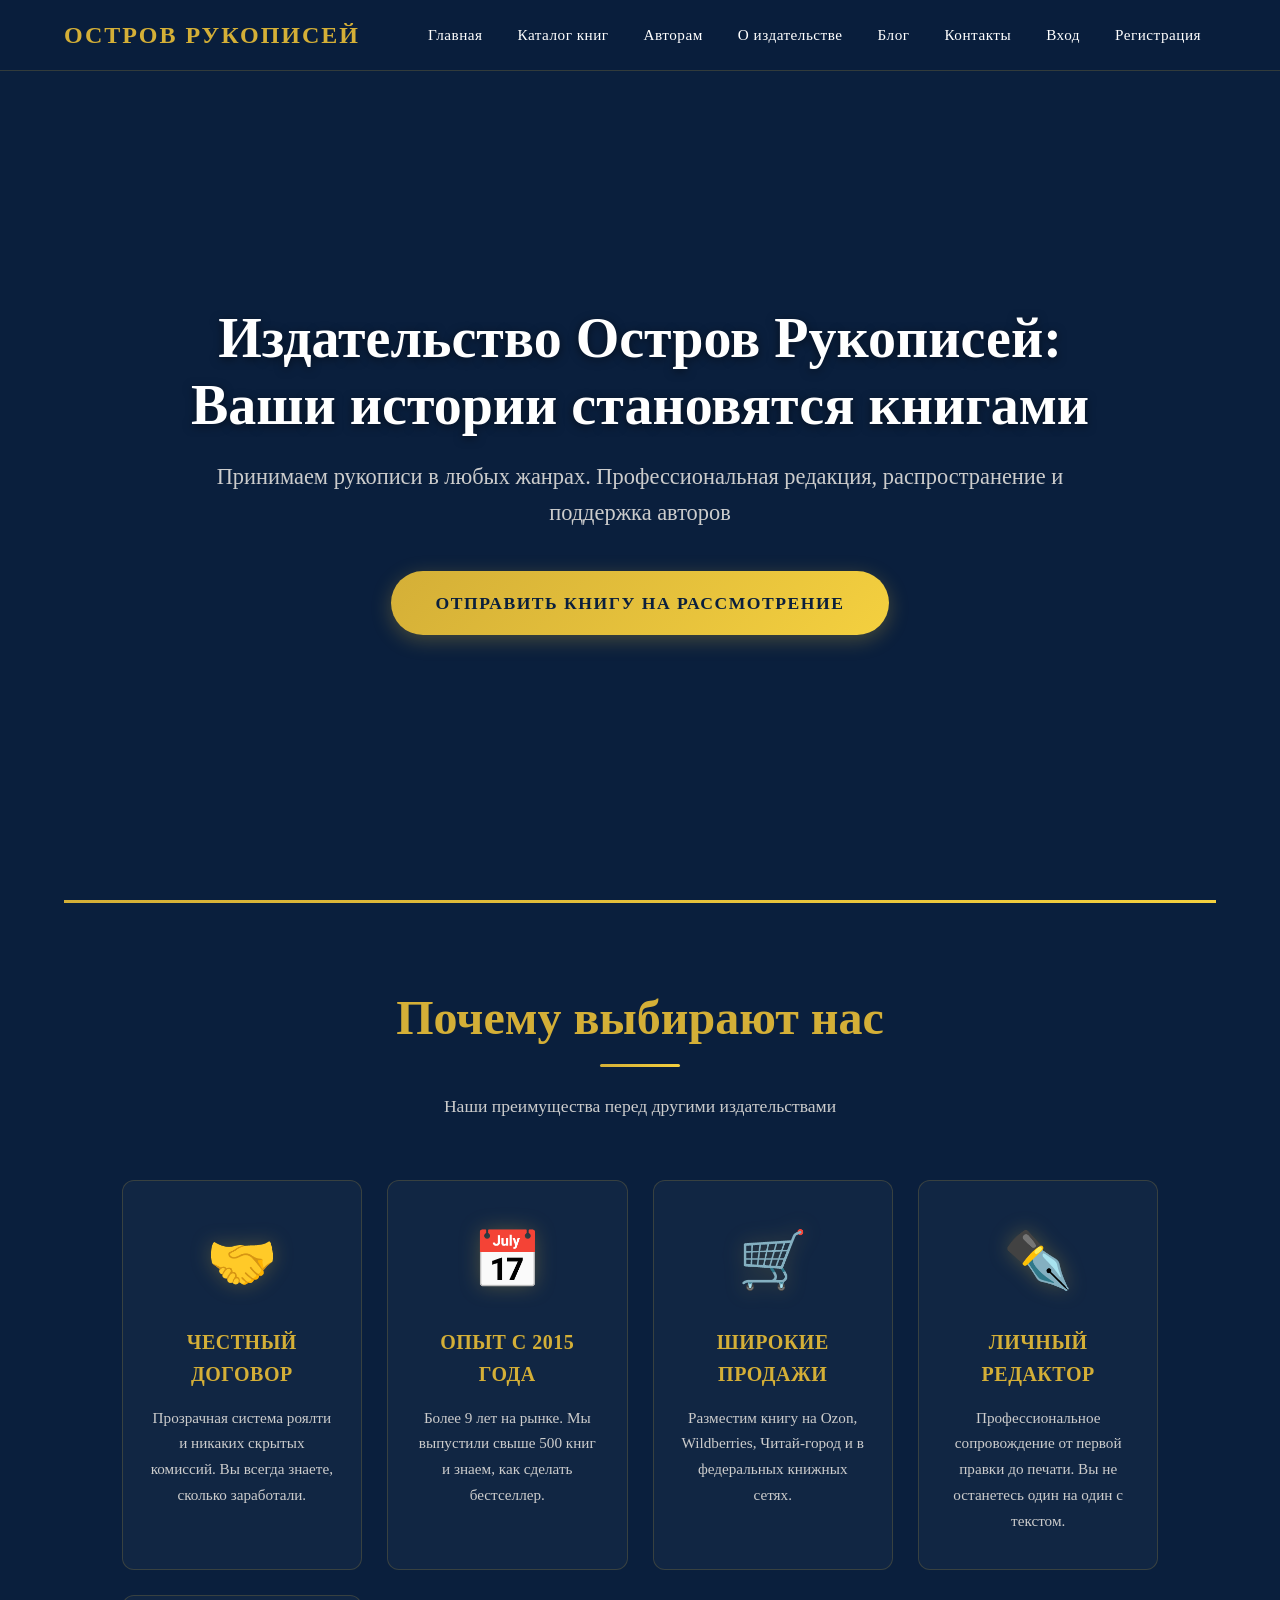
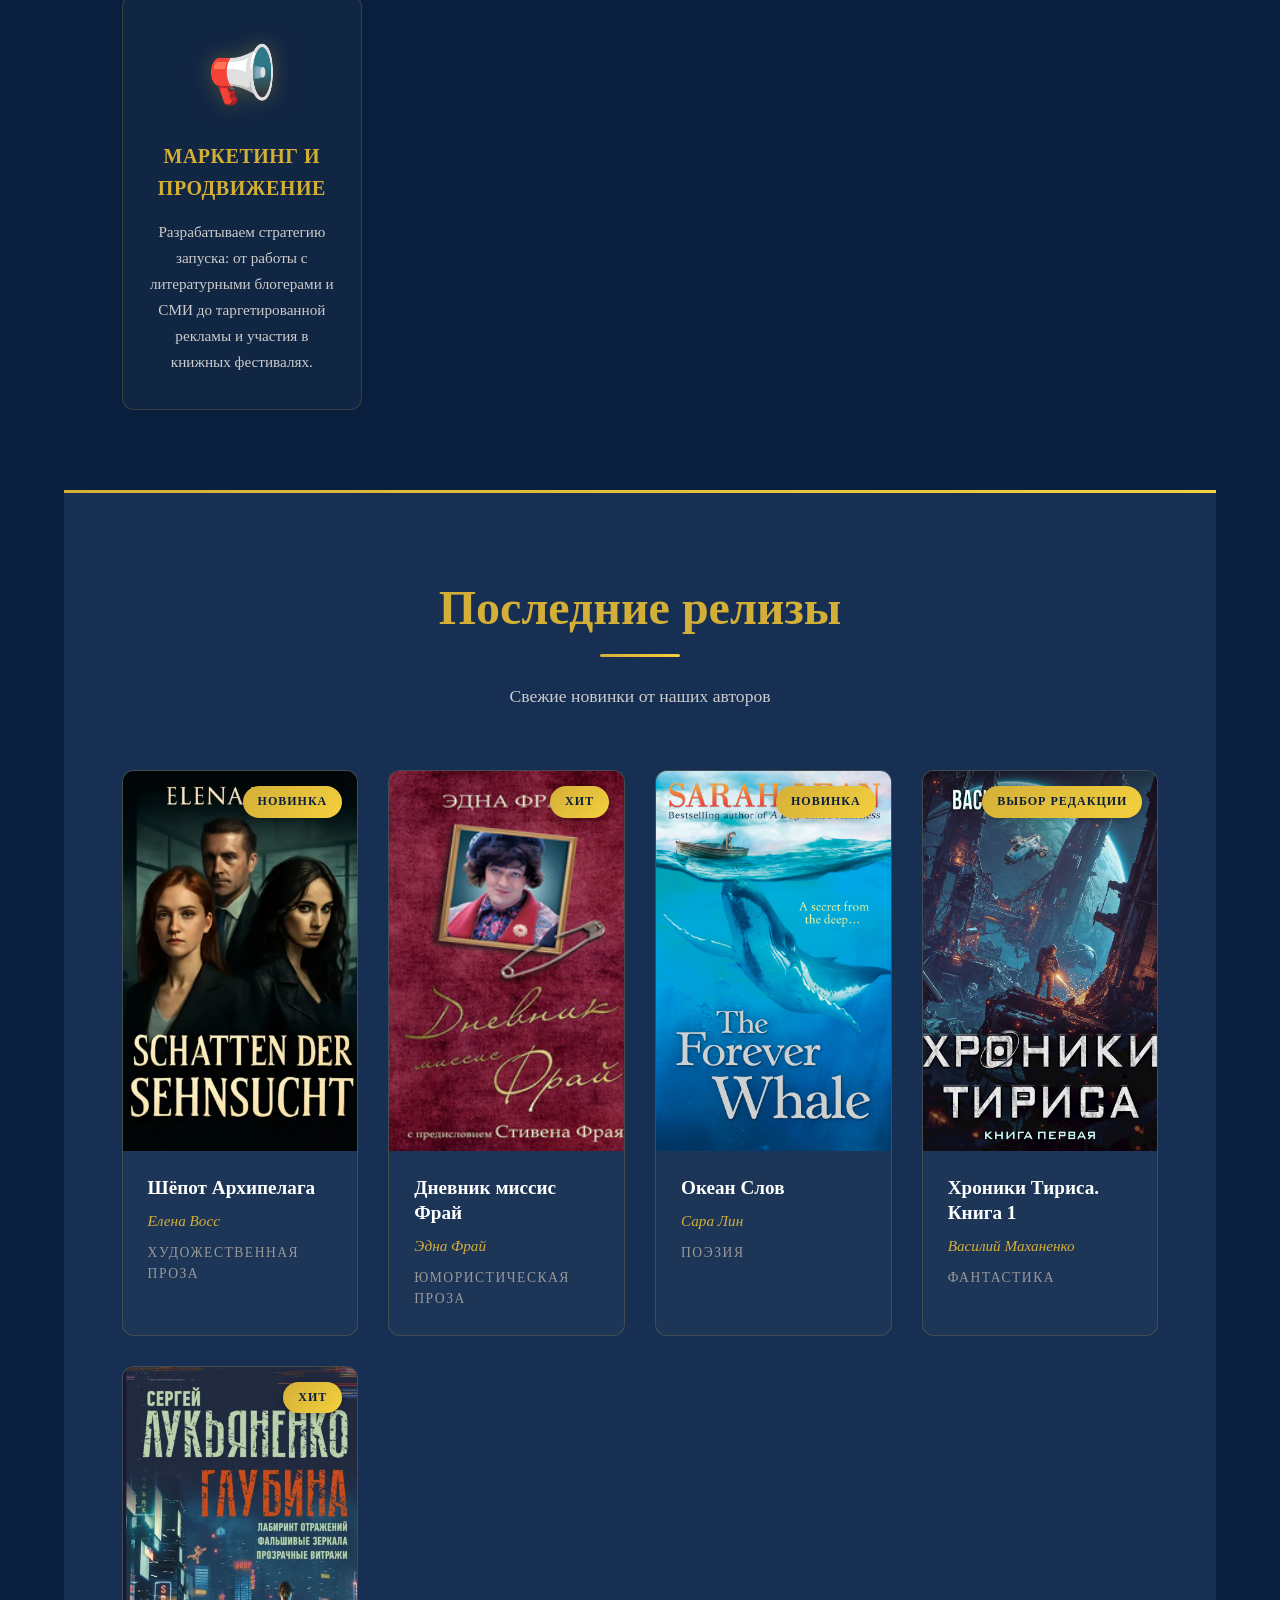
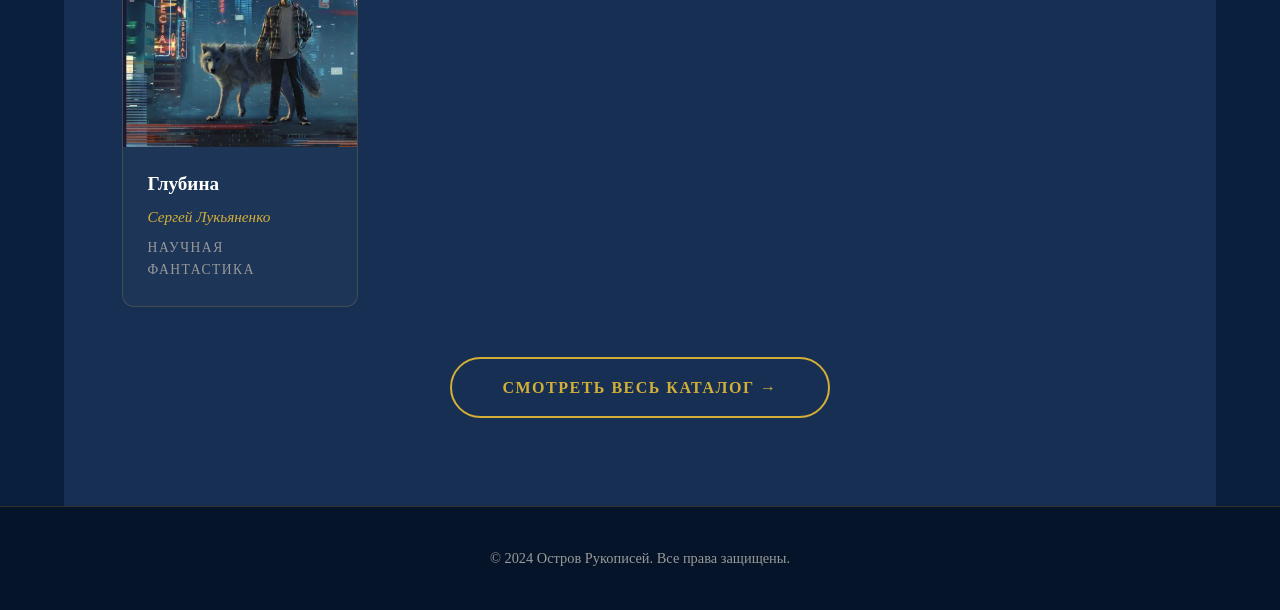
==== commit 7a6c5c27: "Обновленние(frontend) ======== 08-04-2026 ==== 12-40" ====
--- a/frontend/templates/index.html
+++ b/frontend/templates/index.html
@@ -95,7 +95,7 @@
             <div class="books-showcase">
                 <div class="book-card">
                     <div class="book-cover">
-                        <img src="https://images.unsplash.com/photo-1544947950-fa07a98d237f?w=400"
+                        <img src="/frontend/img/72508180.jpg"
                             alt="Шёпот Архипелага">
                         <span class="book-badge">Новинка</span>
                     </div>
@@ -108,20 +108,20 @@
 
                 <div class="book-card">
                     <div class="book-cover">
-                        <img src="https://images.unsplash.com/photo-1589829085413-56de8ae18c73?w=400"
+                        <img src="/frontend/img/38b510bef25046dd65030d9828defbba9de74f16.jpg"
                             alt="Дневники Чернильницы">
                         <span class="book-badge">Хит</span>
                     </div>
                     <div class="book-info">
-                        <h3>Дневники Чернильницы</h3>
-                        <p class="book-author">Лукас Фрай</p>
-                        <p class="book-genre">Нон-фикшн</p>
+                        <h3>Дневник миссис Фрай</h3>
+                        <p class="book-author">Эдна Фрай</p>
+                        <p class="book-genre">Юмористическая проза</p>
                     </div>
                 </div>
 
                 <div class="book-card">
                     <div class="book-cover">
-                        <img src="https://images.unsplash.com/photo-1512820790803-83ca734da794?w=400" alt="Океан Слов">
+                        <img src="/frontend/img/39815737.png" alt="Океан Слов">
                         <span class="book-badge">Новинка</span>
                     </div>
                     <div class="book-info">
@@ -133,20 +133,20 @@
 
                 <div class="book-card">
                     <div class="book-cover">
-                        <img src="https://images.unsplash.com/photo-1543002588-bfa74002ed7e?w=400"
-                            alt="Хроники Палимпсеста">
+                        <img src="/frontend/img/bacb291e73544257a79f814de38f58dd.jpg"
+                            alt="Хроники Тириса. Книга 1">
                         <span class="book-badge">Выбор редакции</span>
                     </div>
                     <div class="book-info">
-                        <h3>Хроники Палимпсеста</h3>
-                        <p class="book-author">Маркус Торн</p>
-                        <p class="book-genre">Классика</p>
+                        <h3>Хроники Тириса. Книга 1</h3>
+                        <p class="book-author">Василий Маханенко</p>
+                        <p class="book-genre"> Фантастика</p>
                     </div>
                 </div>
 
                 <div class="book-card">
                     <div class="book-cover">
-                        <img src="https://images.unsplash.com/photo-1543002588-bfa74002ed7e?w=400"
+                        <img src="/frontend/img/166292.jpg"
                             alt="Хроники Палимпсеста">
                         <span class="book-badge">Хит</span>
                     </div>
